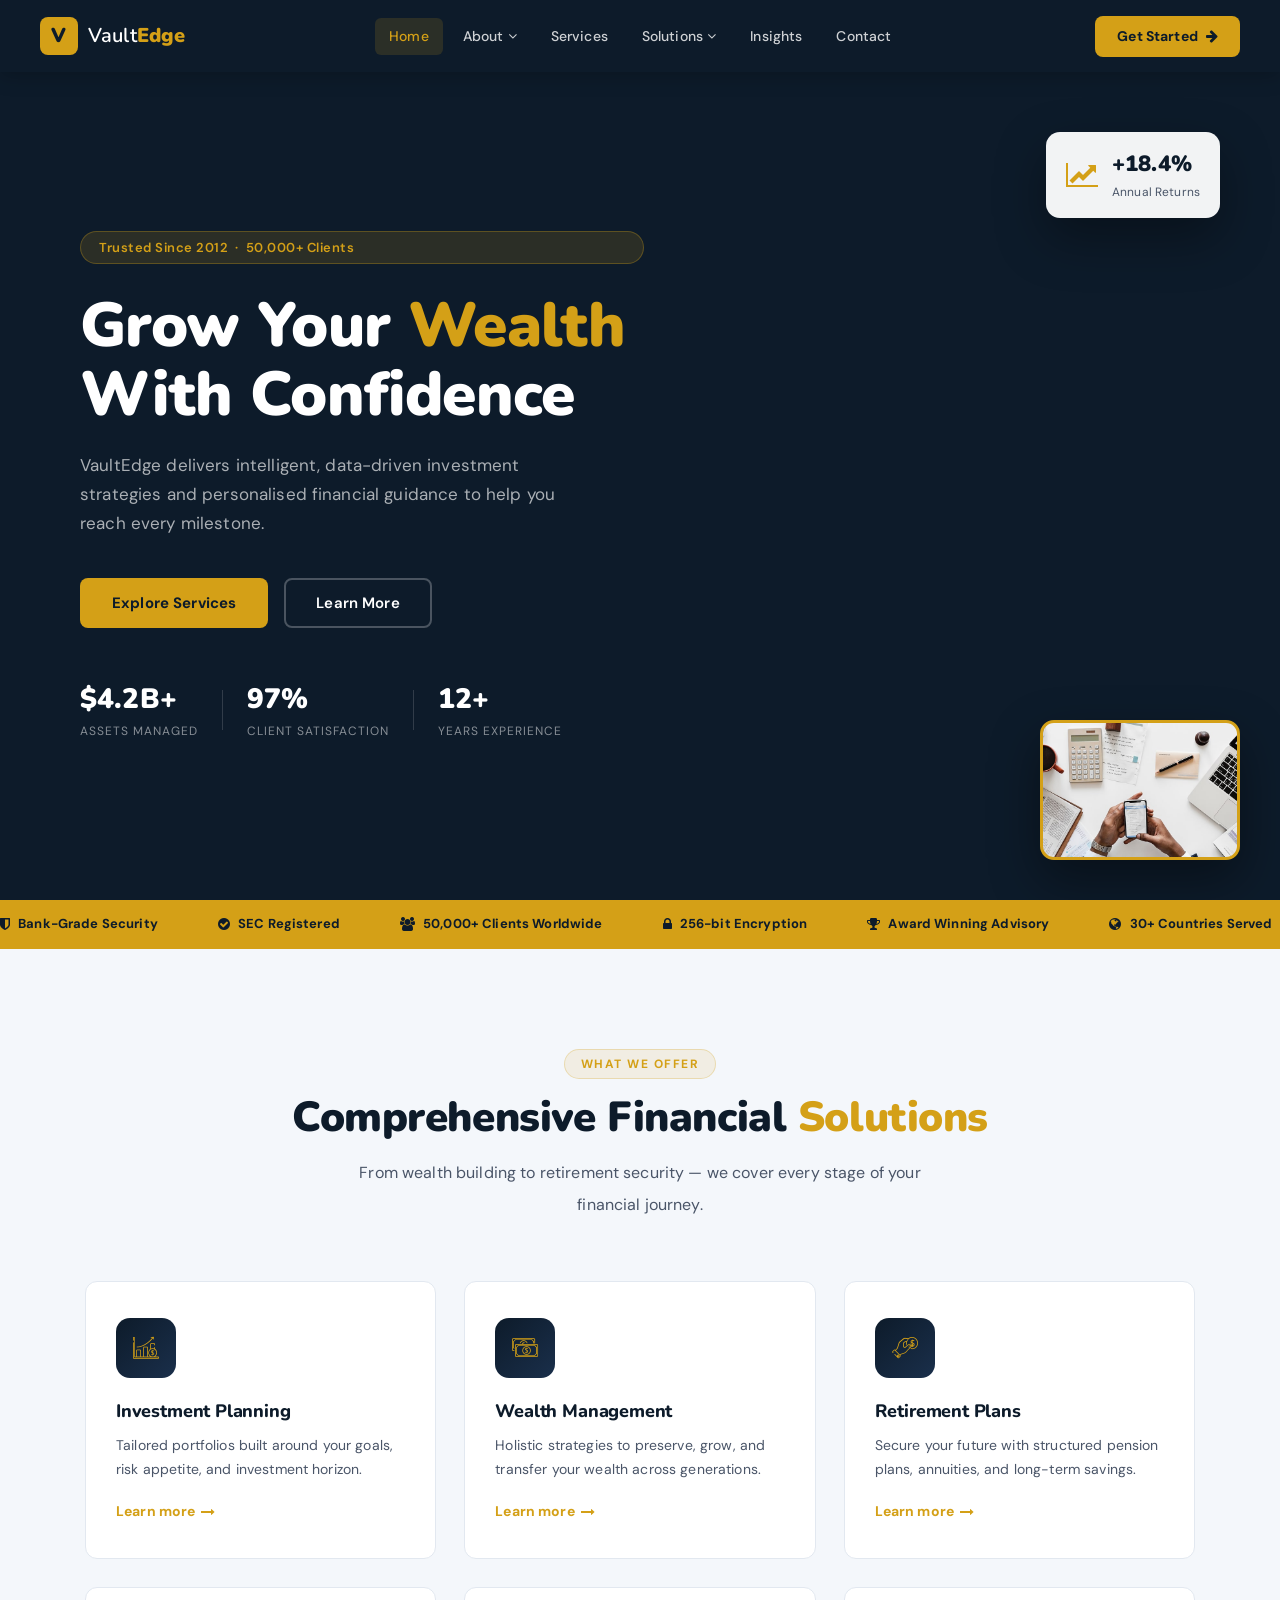
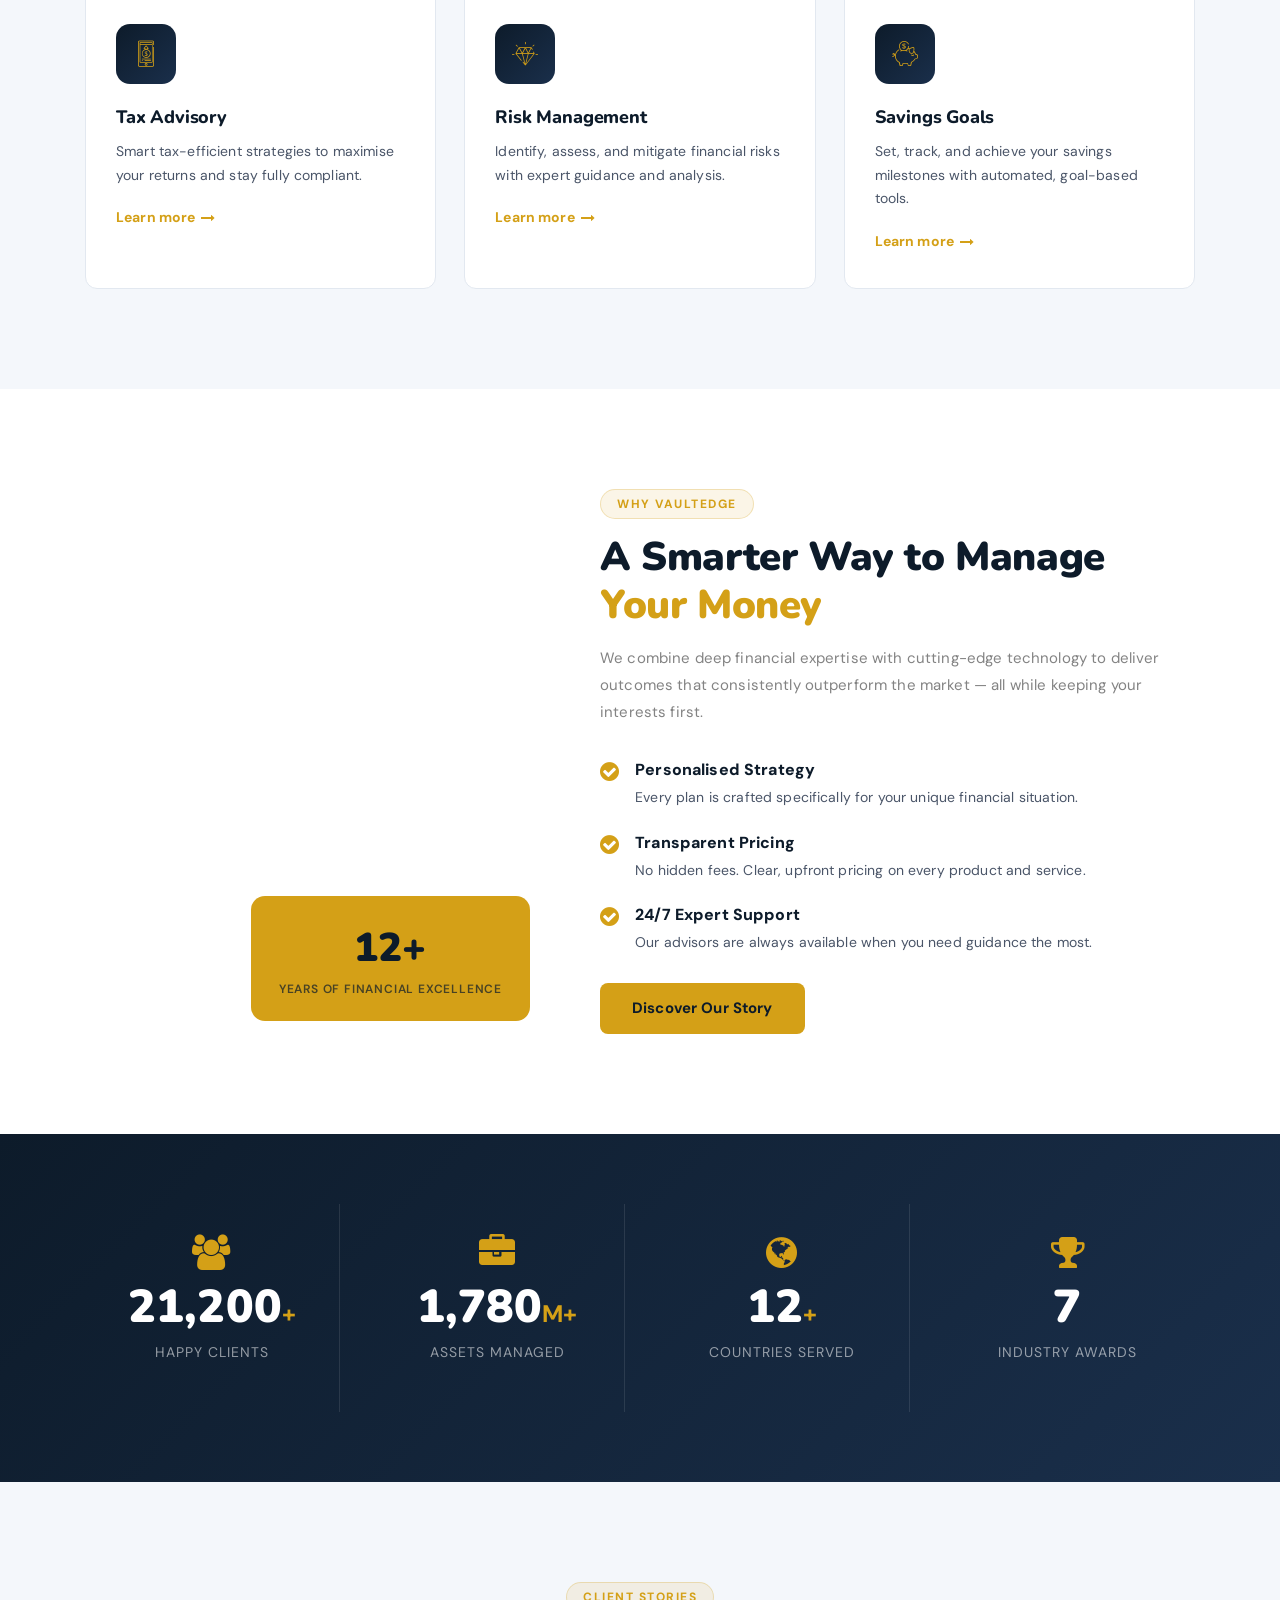
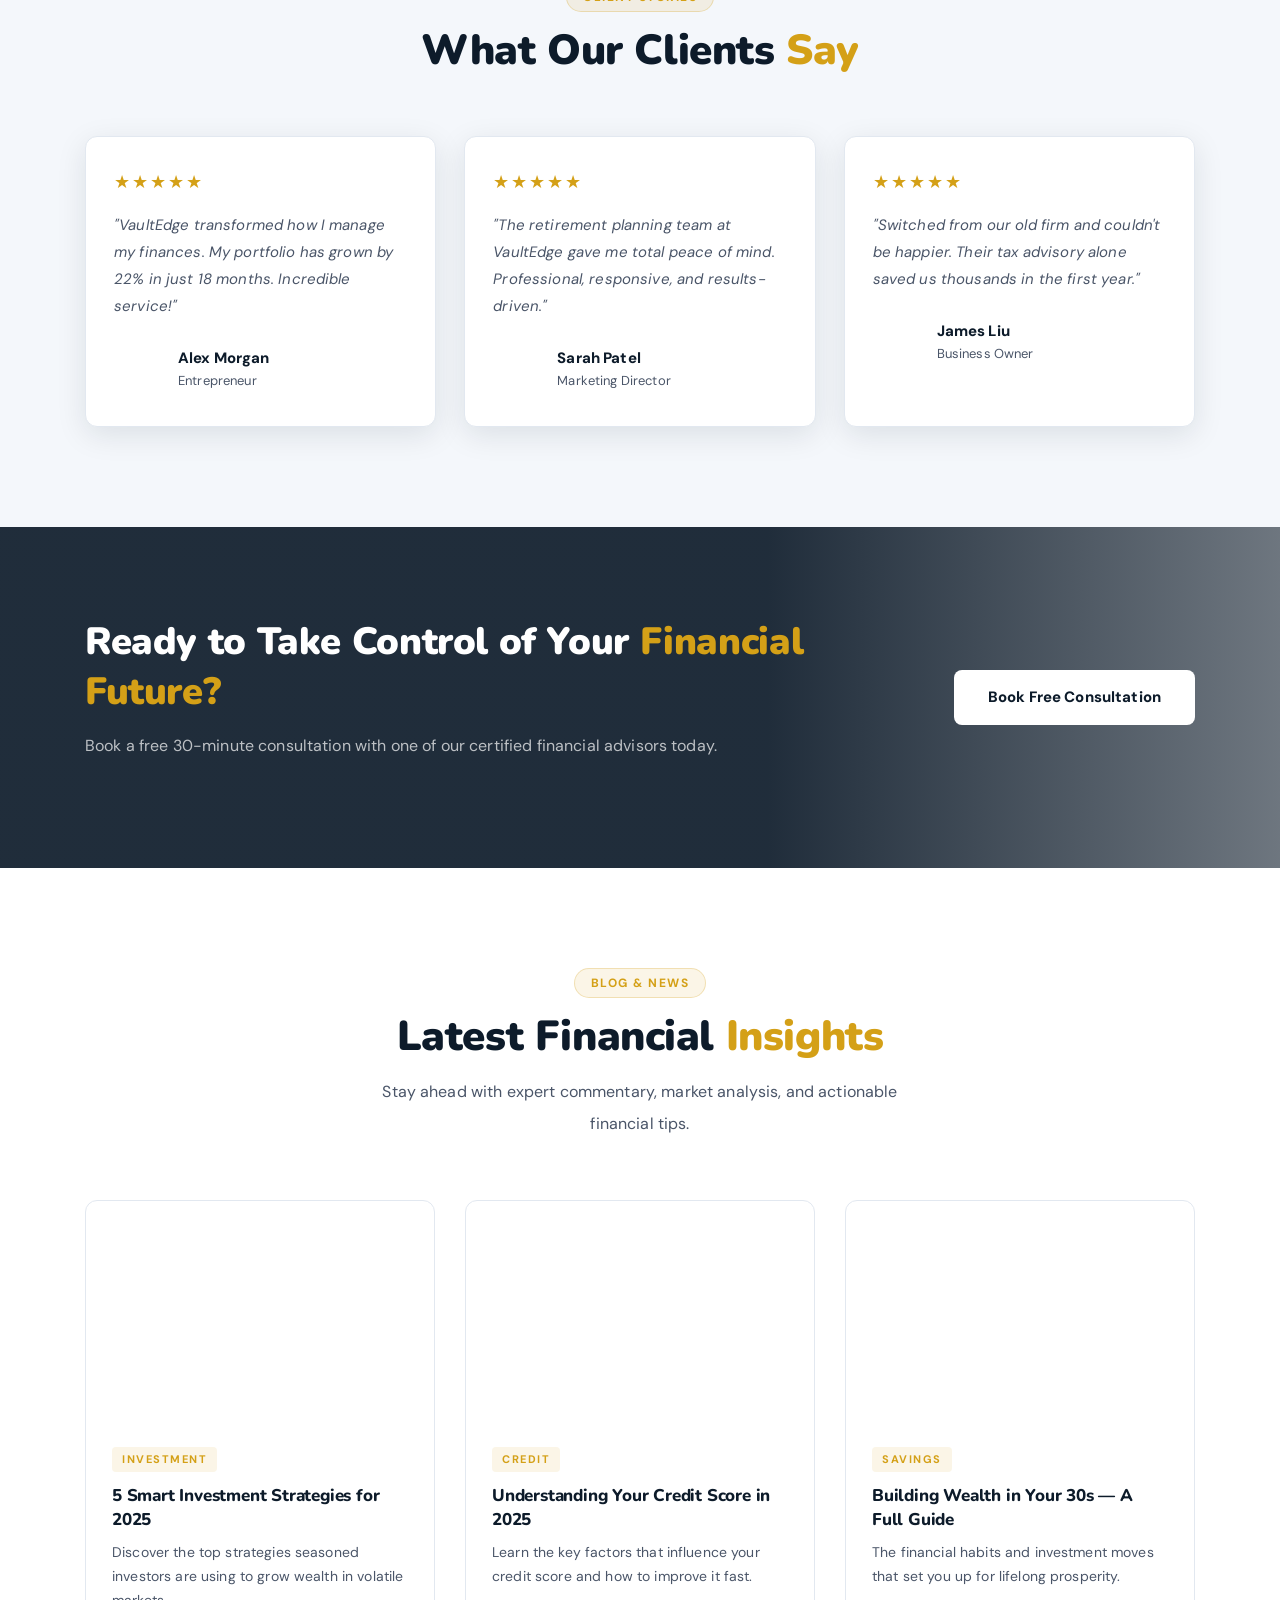
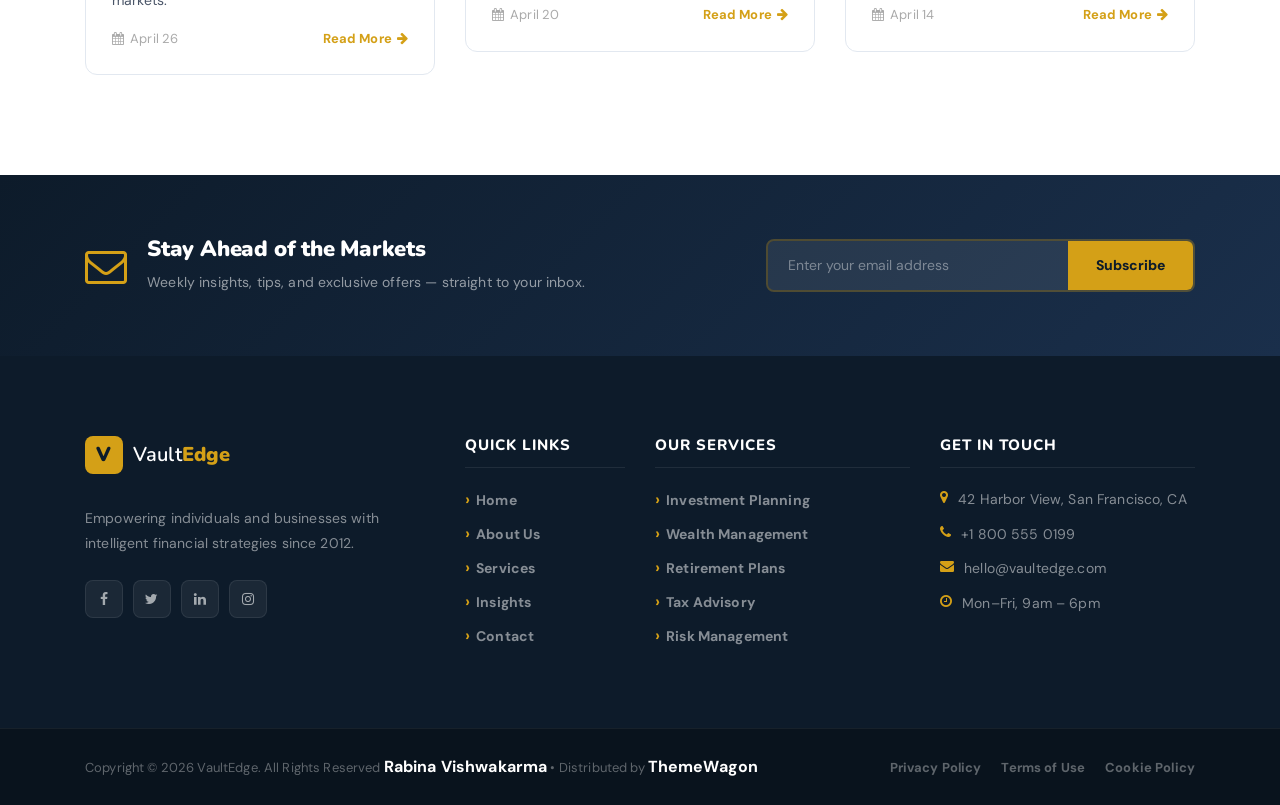
==== index.html @ b09b3068 "Initial commit" ====
<!DOCTYPE html>
<html lang="en">

<head>
    <meta charset="UTF-8">
    <meta name="description" content="VaultEdge - Premium financial planning and investment management HTML template">
    <meta http-equiv="X-UA-Compatible" content="IE=edge">
    <meta name="viewport" content="width=device-width, initial-scale=1, shrink-to-fit=no">

    <title>VaultEdge - Financial Planning &amp; Investment HTML Template</title>

    <link rel="icon" href="img/core-img/favicon.ico">
    <link rel="stylesheet" href="style.css">
    <link rel="stylesheet" href="css/custom-override.css">
</head>

<body>
    <!-- Preloader -->
    <div class="preloader d-flex align-items-center justify-content-center">
        <div class="lds-ellipsis"><div></div><div></div><div></div><div></div></div>
    </div>

    <!-- ===== NAVBAR (single dark bar, logo left, nav center, CTA right) ===== -->
    <header class="ve-header" id="ve-sticky">
        <div class="container-fluid ve-nav-wrap">
            <!-- Logo -->
            <div class="ve-logo">
                <a href="index.html">
                    <span class="ve-logo-icon">V</span>
                    <span class="ve-logo-text">Vault<strong>Edge</strong></span>
                </a>
            </div>

            <!-- Nav Links -->
            <nav class="ve-nav">
                <ul>
                    <li><a href="index.html" class="active">Home</a></li>
                    <li class="has-drop">
                        <a href="about.html">About <i class="fa fa-angle-down"></i></a>
                        <ul class="ve-dropdown">
                            <li><a href="about.html">About Us</a></li>
                            <li><a href="services.html">Our Services</a></li>
                            <li><a href="elements.html">UI Elements</a></li>
                        </ul>
                    </li>
                    <li><a href="services.html">Services</a></li>
                    <li class="has-drop">
                        <a href="#">Solutions <i class="fa fa-angle-down"></i></a>
                        <ul class="ve-dropdown">
                            <li><a href="#">Wealth Management</a></li>
                            <li><a href="#">Retirement Plans</a></li>
                            <li><a href="#">Tax Advisory</a></li>
                            <li><a href="#">Risk Analysis</a></li>
                        </ul>
                    </li>
                    <li><a href="post.html">Insights</a></li>
                    <li><a href="contact.html">Contact</a></li>
                </ul>
            </nav>

            <!-- CTA -->
            <div class="ve-nav-cta">
                <a href="contact.html" class="ve-cta-btn">Get Started <i class="fa fa-arrow-right"></i></a>
            </div>

            <!-- Mobile Toggle -->
            <button class="ve-toggler" id="ve-toggle">
                <span></span><span></span><span></span>
            </button>
        </div>

        <!-- Mobile Menu -->
        <div class="ve-mobile-menu" id="ve-mobile-menu">
            <ul>
                <li><a href="index.html">Home</a></li>
                <li><a href="about.html">About</a></li>
                <li><a href="services.html">Services</a></li>
                <li><a href="#">Solutions</a></li>
                <li><a href="post.html">Insights</a></li>
                <li><a href="contact.html">Contact</a></li>
            </ul>
        </div>
    </header>

    <!-- ===== HERO: Split layout — left text, right image panel ===== -->
    <section class="ve-hero">
        <!-- Left Panel -->
        <div class="ve-hero-left">
            <span class="ve-hero-badge">Trusted Since 2012 &nbsp;·&nbsp; 50,000+ Clients</span>
            <h1>Grow Your <span class="ve-highlight">Wealth</span><br>With Confidence</h1>
            <p>VaultEdge delivers intelligent, data-driven investment strategies and personalised financial guidance to help you reach every milestone.</p>
            <div class="ve-hero-btns">
                <a href="services.html" class="ve-btn-primary">Explore Services</a>
                <a href="about.html" class="ve-btn-ghost">Learn More</a>
            </div>
            <!-- Quick Stats Row -->
            <div class="ve-hero-stats">
                <div class="ve-stat">
                    <strong>$4.2B+</strong>
                    <span>Assets Managed</span>
                </div>
                <div class="ve-stat-divider"></div>
                <div class="ve-stat">
                    <strong>97%</strong>
                    <span>Client Satisfaction</span>
                </div>
                <div class="ve-stat-divider"></div>
                <div class="ve-stat">
                    <strong>12+</strong>
                    <span>Years Experience</span>
                </div>
            </div>
        </div>
        <!-- Right Panel: overlapping image cards -->
        <div class="ve-hero-right">
            <div class="ve-hero-img-main bg-img" style="background-image:url(img/bg-img/1.jpg);"></div>
            <div class="ve-hero-img-accent bg-img" style="background-image:url(img/bg-img/3.jpg);"></div>
            <!-- Floating card -->
            <div class="ve-float-card">
                <i class="fa fa-line-chart"></i>
                <div>
                    <strong>+18.4%</strong>
                    <span>Annual Returns</span>
                </div>
            </div>
        </div>
    </section>

    <!-- ===== MARQUEE TRUST BAR ===== -->
    <div class="ve-trust-bar">
        <div class="ve-trust-inner">
            <span><i class="fa fa-shield"></i> Bank-Grade Security</span>
            <span><i class="fa fa-check-circle"></i> SEC Registered</span>
            <span><i class="fa fa-users"></i> 50,000+ Clients Worldwide</span>
            <span><i class="fa fa-lock"></i> 256-bit Encryption</span>
            <span><i class="fa fa-trophy"></i> Award Winning Advisory</span>
            <span><i class="fa fa-globe"></i> 30+ Countries Served</span>
            <span><i class="fa fa-shield"></i> Bank-Grade Security</span>
            <span><i class="fa fa-check-circle"></i> SEC Registered</span>
            <span><i class="fa fa-users"></i> 50,000+ Clients Worldwide</span>
            <span><i class="fa fa-lock"></i> 256-bit Encryption</span>
        </div>
    </div>

    <!-- ===== SERVICES GRID (new card layout) ===== -->
    <section class="ve-section ve-services-section">
        <div class="container">
            <div class="ve-section-header text-center">
                <span class="ve-section-tag">What We Offer</span>
                <h2>Comprehensive Financial <span>Solutions</span></h2>
                <p>From wealth building to retirement security — we cover every stage of your financial journey.</p>
            </div>
            <div class="ve-services-grid">
                <div class="ve-service-card wow fadeInUp" data-wow-delay="100ms">
                    <div class="ve-service-icon"><i class="icon-profits"></i></div>
                    <h4>Investment Planning</h4>
                    <p>Tailored portfolios built around your goals, risk appetite, and investment horizon.</p>
                    <a href="services.html" class="ve-card-link">Learn more <i class="fa fa-long-arrow-right"></i></a>
                </div>
                <div class="ve-service-card wow fadeInUp" data-wow-delay="200ms">
                    <div class="ve-service-icon"><i class="icon-money-1"></i></div>
                    <h4>Wealth Management</h4>
                    <p>Holistic strategies to preserve, grow, and transfer your wealth across generations.</p>
                    <a href="services.html" class="ve-card-link">Learn more <i class="fa fa-long-arrow-right"></i></a>
                </div>
                <div class="ve-service-card wow fadeInUp" data-wow-delay="300ms">
                    <div class="ve-service-icon"><i class="icon-coin"></i></div>
                    <h4>Retirement Plans</h4>
                    <p>Secure your future with structured pension plans, annuities, and long-term savings.</p>
                    <a href="services.html" class="ve-card-link">Learn more <i class="fa fa-long-arrow-right"></i></a>
                </div>
                <div class="ve-service-card wow fadeInUp" data-wow-delay="400ms">
                    <div class="ve-service-icon"><i class="icon-smartphone-1"></i></div>
                    <h4>Tax Advisory</h4>
                    <p>Smart tax-efficient strategies to maximise your returns and stay fully compliant.</p>
                    <a href="services.html" class="ve-card-link">Learn more <i class="fa fa-long-arrow-right"></i></a>
                </div>
                <div class="ve-service-card wow fadeInUp" data-wow-delay="500ms">
                    <div class="ve-service-icon"><i class="icon-diamond"></i></div>
                    <h4>Risk Management</h4>
                    <p>Identify, assess, and mitigate financial risks with expert guidance and analysis.</p>
                    <a href="services.html" class="ve-card-link">Learn more <i class="fa fa-long-arrow-right"></i></a>
                </div>
                <div class="ve-service-card wow fadeInUp" data-wow-delay="600ms">
                    <div class="ve-service-icon"><i class="icon-piggy-bank"></i></div>
                    <h4>Savings Goals</h4>
                    <p>Set, track, and achieve your savings milestones with automated, goal-based tools.</p>
                    <a href="services.html" class="ve-card-link">Learn more <i class="fa fa-long-arrow-right"></i></a>
                </div>
            </div>
        </div>
    </section>

    <!-- ===== WHY US (two-column: image left, content right) ===== -->
    <section class="ve-section ve-whyus-section">
        <div class="container">
            <div class="row align-items-center">
                <!-- Image Side -->
                <div class="col-12 col-lg-5">
                    <div class="ve-whyus-img-wrap wow fadeInLeft" data-wow-delay="100ms">
                        <div class="ve-whyus-img-main bg-img" style="background-image:url(img/bg-img/5.jpg);"></div>
                        <div class="ve-whyus-badge">
                            <strong>12+</strong>
                            <span>Years of Financial Excellence</span>
                        </div>
                    </div>
                </div>
                <!-- Content Side -->
                <div class="col-12 col-lg-7 wow fadeInRight" data-wow-delay="200ms">
                    <div class="ve-whyus-content">
                        <span class="ve-section-tag">Why VaultEdge</span>
                        <h2>A Smarter Way to Manage <span>Your Money</span></h2>
                        <p>We combine deep financial expertise with cutting-edge technology to deliver outcomes that consistently outperform the market — all while keeping your interests first.</p>
                        <div class="ve-checklist">
                            <div class="ve-check-item">
                                <i class="fa fa-check-circle"></i>
                                <div><strong>Personalised Strategy</strong><p>Every plan is crafted specifically for your unique financial situation.</p></div>
                            </div>
                            <div class="ve-check-item">
                                <i class="fa fa-check-circle"></i>
                                <div><strong>Transparent Pricing</strong><p>No hidden fees. Clear, upfront pricing on every product and service.</p></div>
                            </div>
                            <div class="ve-check-item">
                                <i class="fa fa-check-circle"></i>
                                <div><strong>24/7 Expert Support</strong><p>Our advisors are always available when you need guidance the most.</p></div>
                            </div>
                        </div>
                        <a href="about.html" class="ve-btn-primary mt-30">Discover Our Story</a>
                    </div>
                </div>
            </div>
        </div>
    </section>

    <!-- ===== COUNTERS ===== -->
    <section class="ve-counter-section">
        <div class="container">
            <div class="ve-counter-grid">
                <div class="ve-counter-item wow fadeInUp" data-wow-delay="100ms">
                    <i class="fa fa-users"></i>
                    <strong class="counter" data-count="50000">0</strong><span>+</span>
                    <p>Happy Clients</p>
                </div>
                <div class="ve-counter-item wow fadeInUp" data-wow-delay="200ms">
                    <i class="fa fa-briefcase"></i>
                    <strong class="counter" data-count="4200">0</strong><span>M+</span>
                    <p>Assets Managed</p>
                </div>
                <div class="ve-counter-item wow fadeInUp" data-wow-delay="300ms">
                    <i class="fa fa-globe"></i>
                    <strong class="counter" data-count="30">0</strong><span>+</span>
                    <p>Countries Served</p>
                </div>
                <div class="ve-counter-item wow fadeInUp" data-wow-delay="400ms">
                    <i class="fa fa-trophy"></i>
                    <strong class="counter" data-count="18">0</strong><span></span>
                    <p>Industry Awards</p>
                </div>
            </div>
        </div>
    </section>

    <!-- ===== TESTIMONIALS ===== -->
    <section class="ve-section ve-testimonials-section">
        <div class="container">
            <div class="ve-section-header text-center">
                <span class="ve-section-tag">Client Stories</span>
                <h2>What Our Clients <span>Say</span></h2>
            </div>
            <div class="ve-testi-grid">
                <div class="ve-testi-card wow fadeInUp" data-wow-delay="100ms">
                    <div class="ve-testi-stars">&#9733;&#9733;&#9733;&#9733;&#9733;</div>
                    <p>"VaultEdge transformed how I manage my finances. My portfolio has grown by 22% in just 18 months. Incredible service!"</p>
                    <div class="ve-testi-author">
                        <div class="ve-testi-avatar bg-img" style="background-image:url(img/bg-img/32.jpg);"></div>
                        <div><strong>Alex Morgan</strong><span>Entrepreneur</span></div>
                    </div>
                </div>
                <div class="ve-testi-card wow fadeInUp" data-wow-delay="250ms">
                    <div class="ve-testi-stars">&#9733;&#9733;&#9733;&#9733;&#9733;</div>
                    <p>"The retirement planning team at VaultEdge gave me total peace of mind. Professional, responsive, and results-driven."</p>
                    <div class="ve-testi-author">
                        <div class="ve-testi-avatar bg-img" style="background-image:url(img/bg-img/33.jpg);"></div>
                        <div><strong>Sarah Patel</strong><span>Marketing Director</span></div>
                    </div>
                </div>
                <div class="ve-testi-card wow fadeInUp" data-wow-delay="400ms">
                    <div class="ve-testi-stars">&#9733;&#9733;&#9733;&#9733;&#9733;</div>
                    <p>"Switched from our old firm and couldn't be happier. Their tax advisory alone saved us thousands in the first year."</p>
                    <div class="ve-testi-author">
                        <div class="ve-testi-avatar bg-img" style="background-image:url(img/bg-img/14.jpg);"></div>
                        <div><strong>James Liu</strong><span>Business Owner</span></div>
                    </div>
                </div>
            </div>
        </div>
    </section>

    <!-- ===== CTA BANNER ===== -->
    <section class="ve-cta-banner bg-img" style="background-image:url(img/bg-img/6.jpg);">
        <div class="ve-cta-overlay"></div>
        <div class="container ve-cta-content">
            <div class="row align-items-center">
                <div class="col-12 col-lg-8">
                    <h2>Ready to Take Control of Your <span>Financial Future?</span></h2>
                    <p>Book a free 30-minute consultation with one of our certified financial advisors today.</p>
                </div>
                <div class="col-12 col-lg-4 text-lg-right">
                    <a href="contact.html" class="ve-btn-white">Book Free Consultation</a>
                </div>
            </div>
        </div>
    </section>

    <!-- ===== LATEST INSIGHTS ===== -->
    <section class="ve-section ve-insights-section">
        <div class="container">
            <div class="ve-section-header text-center">
                <span class="ve-section-tag">Blog &amp; News</span>
                <h2>Latest Financial <span>Insights</span></h2>
                <p>Stay ahead with expert commentary, market analysis, and actionable financial tips.</p>
            </div>
            <div class="row">
                <div class="col-12 col-md-4 wow fadeInUp" data-wow-delay="100ms">
                    <div class="ve-insight-card">
                        <div class="ve-insight-img bg-img" style="background-image:url(img/bg-img/10.jpg);"></div>
                        <div class="ve-insight-body">
                            <span class="ve-insight-cat">Investment</span>
                            <h5><a href="single-post.html">5 Smart Investment Strategies for 2025</a></h5>
                            <p>Discover the top strategies seasoned investors are using to grow wealth in volatile markets.</p>
                            <div class="ve-insight-meta">
                                <span><i class="fa fa-calendar"></i> April 26</span>
                                <a href="single-post.html">Read More <i class="fa fa-arrow-right"></i></a>
                            </div>
                        </div>
                    </div>
                </div>
                <div class="col-12 col-md-4 wow fadeInUp" data-wow-delay="250ms">
                    <div class="ve-insight-card">
                        <div class="ve-insight-img bg-img" style="background-image:url(img/bg-img/11.jpg);"></div>
                        <div class="ve-insight-body">
                            <span class="ve-insight-cat">Credit</span>
                            <h5><a href="single-post.html">Understanding Your Credit Score in 2025</a></h5>
                            <p>Learn the key factors that influence your credit score and how to improve it fast.</p>
                            <div class="ve-insight-meta">
                                <span><i class="fa fa-calendar"></i> April 20</span>
                                <a href="single-post.html">Read More <i class="fa fa-arrow-right"></i></a>
                            </div>
                        </div>
                    </div>
                </div>
                <div class="col-12 col-md-4 wow fadeInUp" data-wow-delay="400ms">
                    <div class="ve-insight-card">
                        <div class="ve-insight-img bg-img" style="background-image:url(img/bg-img/12.jpg);"></div>
                        <div class="ve-insight-body">
                            <span class="ve-insight-cat">Savings</span>
                            <h5><a href="single-post.html">Building Wealth in Your 30s — A Full Guide</a></h5>
                            <p>The financial habits and investment moves that set you up for lifelong prosperity.</p>
                            <div class="ve-insight-meta">
                                <span><i class="fa fa-calendar"></i> April 14</span>
                                <a href="single-post.html">Read More <i class="fa fa-arrow-right"></i></a>
                            </div>
                        </div>
                    </div>
                </div>
            </div>
        </div>
    </section>

    <!-- ===== NEWSLETTER ===== -->
    <section class="ve-newsletter-section">
        <div class="container">
            <div class="ve-newsletter-wrap">
                <div class="ve-nl-left">
                    <i class="fa fa-envelope-o"></i>
                    <div>
                        <h3>Stay Ahead of the Markets</h3>
                        <p>Weekly insights, tips, and exclusive offers — straight to your inbox.</p>
                    </div>
                </div>
                <div class="ve-nl-right">
                    <form class="ve-nl-form" action="#" method="post">
                        <input type="email" placeholder="Enter your email address" required>
                        <button type="submit">Subscribe</button>
                    </form>
                </div>
            </div>
        </div>
    </section>

    <!-- ===== FOOTER (dark, 4-column) ===== -->
    <footer class="ve-footer">
        <div class="container">
            <div class="row">
                <!-- Col 1: Brand -->
                <div class="col-12 col-sm-6 col-lg-4 mb-50">
                    <div class="ve-footer-brand">
                        <a href="index.html" class="ve-footer-logo">
                            <span class="ve-logo-icon">V</span>
                            <span class="ve-logo-text">Vault<strong>Edge</strong></span>
                        </a>
                        <p>Empowering individuals and businesses with intelligent financial strategies since 2012.</p>
                        <div class="ve-social">
                            <a href="#"><i class="fa fa-facebook"></i></a>
                            <a href="#"><i class="fa fa-twitter"></i></a>
                            <a href="#"><i class="fa fa-linkedin"></i></a>
                            <a href="#"><i class="fa fa-instagram"></i></a>
                        </div>
                    </div>
                </div>
                <!-- Col 2: Quick Links -->
                <div class="col-12 col-sm-6 col-lg-2 mb-50">
                    <h5 class="ve-footer-title">Quick Links</h5>
                    <ul class="ve-footer-links">
                        <li><a href="index.html">Home</a></li>
                        <li><a href="about.html">About Us</a></li>
                        <li><a href="services.html">Services</a></li>
                        <li><a href="post.html">Insights</a></li>
                        <li><a href="contact.html">Contact</a></li>
                    </ul>
                </div>
                <!-- Col 3: Services -->
                <div class="col-12 col-sm-6 col-lg-3 mb-50">
                    <h5 class="ve-footer-title">Our Services</h5>
                    <ul class="ve-footer-links">
                        <li><a href="#">Investment Planning</a></li>
                        <li><a href="#">Wealth Management</a></li>
                        <li><a href="#">Retirement Plans</a></li>
                        <li><a href="#">Tax Advisory</a></li>
                        <li><a href="#">Risk Management</a></li>
                    </ul>
                </div>
                <!-- Col 4: Contact -->
                <div class="col-12 col-sm-6 col-lg-3 mb-50">
                    <h5 class="ve-footer-title">Get In Touch</h5>
                    <ul class="ve-footer-contact">
                        <li><i class="fa fa-map-marker"></i> 42 Harbor View, San Francisco, CA</li>
                        <li><i class="fa fa-phone"></i> +1 800 555 0199</li>
                        <li><i class="fa fa-envelope"></i> hello@vaultedge.com</li>
                        <li><i class="fa fa-clock-o"></i> Mon–Fri, 9am – 6pm</li>
                    </ul>
                </div>
            </div>
        </div>

        <!-- Footer Bottom Bar -->
        <div class="ve-footer-bottom">
            <div class="container">
                <div class="ve-footer-bottom-inner">
                    <p>Copyright &copy; <script>document.write(new Date().getFullYear());</script> VaultEdge. All Rights Reserved <a href="https://github.com/Rabina-Vishwakarma/" class="text-white" target="_blank">Rabina Vishwakarma</a> • Distributed by <a href="https://themewagon.com" class="text-white" target="_blank">ThemeWagon</a></p>
                    <ul>
                        <li><a href="#">Privacy Policy</a></li>
                        <li><a href="#">Terms of Use</a></li>
                        <li><a href="#">Cookie Policy</a></li>
                    </ul>
                </div>
            </div>
        </div>
    </footer>

    <!-- Scripts -->
    <script src="js/jquery/jquery-2.2.4.min.js"></script>
    <script src="js/bootstrap/popper.min.js"></script>
    <script src="js/bootstrap/bootstrap.min.js"></script>
    <script src="js/plugins/plugins.js"></script>
    <script src="js/active.js"></script>
    <script src="js/vaultedge.js"></script>
</body>
</html>
---- style.css ----
/* [Core Stylesheet - 1.0] */
/* :: 1.0 Import Fonts */
@import url("https://fonts.googleapis.com/css2?family=Raleway:wght@300;400;500;600;700&family=Source+Sans+3:wght@300;400;600;700&display=swap");
/* :: 2.0 Import All CSS */
@import url(css/bootstrap.min.css);
@import url(css/classy-nav.css);
@import url(css/owl.carousel.min.css);
@import url(css/animate.css);
@import url(css/font-awesome.min.css);
@import url(css/credit-icon.css);
/* :: 3.0 Base CSS */
* {
  margin: 0;
  padding: 0; }

body {
  font-family: "Source Sans 3", sans-serif;
  font-size: 14px; }

h1,
h2,
h3,
h4,
h5,
h6 {
  font-family: "Raleway", sans-serif;
  color: #000000;
  line-height: 1.3;
  font-weight: 700; }

p {
  color: #838383;
  font-size: 15px;
  line-height: 2;
  font-weight: 400; }

a,
a:hover,
a:focus {
  -webkit-transition-duration: 500ms;
  transition-duration: 500ms;
  text-decoration: none;
  outline: 0 solid transparent;
  color: #000000;
  font-weight: 700;
  font-size: 16px; }

ul,
ol {
  margin: 0; }
  ul li,
  ol li {
    list-style: none; }

img {
  height: auto;
  max-width: 100%; }

/* :: 3.1.0 Spacing */
.mt-15 {
  margin-top: 15px !important; }

.mt-30 {
  margin-top: 30px !important; }

.mt-50 {
  margin-top: 50px !important; }

.mt-70 {
  margin-top: 70px !important; }

.mt-100 {
  margin-top: 100px !important; }

.mb-15 {
  margin-bottom: 15px !important; }

.mb-30 {
  margin-bottom: 30px !important; }

.mb-50 {
  margin-bottom: 50px !important; }

.mb-70 {
  margin-bottom: 70px !important; }

.mb-100 {
  margin-bottom: 100px !important; }

.ml-15 {
  margin-left: 15px !important; }

.ml-30 {
  margin-left: 30px !important; }

.ml-50 {
  margin-left: 50px !important; }

.mr-15 {
  margin-right: 15px !important; }

.mr-30 {
  margin-right: 30px !important; }

.mr-50 {
  margin-right: 50px !important; }

/* :: 3.2.0 Height */
.height-400 {
  height: 400px !important; }

.height-500 {
  height: 500px !important; }

.height-600 {
  height: 600px !important; }

.height-700 {
  height: 700px !important; }

.height-800 {
  height: 800px !important; }

/* :: 3.3.0 Section Padding */
.section-padding-100 {
  padding-top: 100px;
  padding-bottom: 100px; }

.section-padding-100-0 {
  padding-top: 100px;
  padding-bottom: 0; }

.section-padding-0-100 {
  padding-top: 0;
  padding-bottom: 100px; }

.section-padding-100-70 {
  padding-top: 100px;
  padding-bottom: 70px; }

/* :: 3.4.0 Preloader */
.preloader {
  background-color: #1b3a6b;
  width: 100%;
  height: 100%;
  position: fixed;
  top: 0;
  left: 0;
  right: 0;
  z-index: 99999; }
  .preloader .lds-ellipsis {
    display: inline-block;
    position: relative;
    width: 64px;
    height: 64px; }
    .preloader .lds-ellipsis div {
      position: absolute;
      top: 27px;
      width: 11px;
      height: 11px;
      border-radius: 50%;
      background: #0e9c7f;
      animation-timing-function: cubic-bezier(0, 1, 1, 0); }
      .preloader .lds-ellipsis div:nth-child(1) {
        left: 6px;
        -webkit-animation: lds-ellipsis1 0.6s infinite;
        animation: lds-ellipsis1 0.6s infinite; }
      .preloader .lds-ellipsis div:nth-child(2) {
        left: 6px;
        -webkit-animation: lds-ellipsis2 0.6s infinite;
        animation: lds-ellipsis2 0.6s infinite; }
      .preloader .lds-ellipsis div:nth-child(3) {
        left: 26px;
        -webkit-animation: lds-ellipsis2 0.6s infinite;
        animation: lds-ellipsis2 0.6s infinite; }
      .preloader .lds-ellipsis div:nth-child(4) {
        left: 45px;
        -webkit-animation: lds-ellipsis3 0.6s infinite;
        animation: lds-ellipsis3 0.6s infinite; }

@-webkit-keyframes lds-ellipsis1 {
  0% {
    -webkit-transform: scale(0);
    transform: scale(0); }
  100% {
    -webkit-transform: scale(1);
    transform: scale(1); } }
@keyframes lds-ellipsis1 {
  0% {
    -webkit-transform: scale(0);
    transform: scale(0); }
  100% {
    -webkit-transform: scale(1);
    transform: scale(1); } }
@-webkit-keyframes lds-ellipsis3 {
  0% {
    -webkit-transform: scale(1);
    transform: scale(1); }
  100% {
    -webkit-transform: scale(0);
    transform: scale(0); } }
@keyframes lds-ellipsis3 {
  0% {
    -webkit-transform: scale(1);
    transform: scale(1); }
  100% {
    -webkit-transform: scale(0);
    transform: scale(0); } }
@-webkit-keyframes lds-ellipsis2 {
  0% {
    -webkit-transform: translate(0, 0);
    transform: translate(0, 0); }
  100% {
    -webkit-transform: translate(19px, 0);
    transform: translate(19px, 0); } }
@keyframes lds-ellipsis2 {
  0% {
    -webkit-transform: translate(0, 0);
    transform: translate(0, 0); }
  100% {
    -webkit-transform: translate(19px, 0);
    transform: translate(19px, 0); } }
/* :: 3.5.0 Miscellaneous */
.jarallax {
  position: relative;
  z-index: 0; }

.jarallax > .jarallax-img {
  position: absolute;
  object-fit: cover;
  font-family: 'object-fit: cover;';
  top: 0;
  left: 0;
  width: 100%;
  height: 100%;
  z-index: -1; }

.section-heading {
  position: relative;
  z-index: 1;
  margin-bottom: 30px; }
  .section-heading .line {
    width: 25px;
    height: 5px;
    border-radius: 3px;
    background-color: #0e9c7f;
    margin-bottom: 20px; }
  .section-heading p {
    font-size: 12px;
    margin-bottom: 0;
    letter-spacing: 2px;
    color: #a5a5a5;
    text-transform: uppercase; }
  .section-heading h2 {
    font-size: 36px;
    color: #212121;
    font-weight: 700;
    margin-bottom: 0; }
    @media only screen and (min-width: 992px) and (max-width: 1199px) {
      .section-heading h2 {
        font-size: 28px; } }
    @media only screen and (min-width: 768px) and (max-width: 991px) {
      .section-heading h2 {
        font-size: 24px; } }
    @media only screen and (max-width: 767px) {
      .section-heading h2 {
        font-size: 24px; } }
  .section-heading.white .line {
    background-color: #ffffff; }
  .section-heading.white p,
  .section-heading.white h2 {
    color: #ffffff; }
  .section-heading.text-center .line {
    margin-left: auto;
    margin-right: auto; }

.box-shadow {
  position: relative;
  z-index: 1; }
  .box-shadow:hover {
    box-shadow: 0 0 24px rgba(0, 0, 0, 0.2); }

.tooltip-inner {
  background-color: #0e9c7f;
  box-shadow: 0 0 24px rgba(0, 0, 0, 0.2); }

.tooltip .arrow::before {
  border-bottom-color: #0e9c7f; }

.bg-img {
  background-position: center center;
  background-size: cover;
  background-repeat: no-repeat; }

.bg-white {
  background-color: #ffffff !important; }

.bg-dark {
  background-color: #000000 !important; }

.bg-transparent {
  background-color: transparent !important; }

.bg-gray {
  background-color: #f5f7fa; }

.font-bold {
  font-weight: 700; }

.font-light {
  font-weight: 300; }

.bg-overlay {
  position: relative;
  z-index: 2;
  background-position: center center;
  background-size: cover; }
  .bg-overlay::after {
    background-color: rgba(0, 0, 0, 0.61);
    position: absolute;
    z-index: -1;
    top: 0;
    left: 0;
    width: 100%;
    height: 100%;
    content: ""; }

.bg-fixed {
  background-attachment: fixed !important; }

/* :: 3.6.0 ScrollUp */
#scrollUp {
  background-color: #1b3a6b;
  border-radius: 5px 0 0 5px;
  bottom: 70px;
  color: #ffffff;
  font-size: 10px;
  padding: 12px 0;
  height: 60px;
  line-height: 1.5;
  right: 0;
  text-align: center;
  width: 35px;
  -webkit-transition-duration: 500ms;
  transition-duration: 500ms;
  font-weight: 700;
  box-shadow: 0 1px 5px 2px rgba(0, 0, 0, 0.15);
  text-transform: uppercase; }
  #scrollUp i {
    font-size: 18px;
    display: block; }
  #scrollUp:hover {
    background-color: #0e9c7f;
    color: #ffffff; }

/* :: 3.7.0 Credit Button */
.credit-btn {
  -webkit-transition-duration: 500ms;
  transition-duration: 500ms;
  background-color: #0e9c7f;
  position: relative;
  z-index: 1;
  display: inline-block;
  min-width: 175px;
  height: 48px;
  color: #ffffff;
  border-radius: 5px;
  padding: 0 30px;
  font-size: 14px;
  line-height: 48px;
  font-weight: 700;
  text-transform: uppercase; }
  .credit-btn:hover, .credit-btn:focus {
    font-size: 14px;
    font-weight: 700;
    background-color: #1b3a6b;
    color: #ffffff; }
  .credit-btn.btn-2 {
    background-color: #1b3a6b;
    color: #ffffff; }
    .credit-btn.btn-2:hover, .credit-btn.btn-2:focus {
      background-color: #0e9c7f;
      color: #ffffff; }
  .credit-btn.btn-3 {
    background-color: transparent;
    color: #1b3a6b;
    border: 2px solid #1b3a6b;
    line-height: 44px; }
    .credit-btn.btn-3:hover, .credit-btn.btn-3:focus {
      border: 2px solid #1b3a6b;
      background-color: #1b3a6b;
      color: #ffffff; }

/* :: 4.0 Header Area CSS */
.header-area {
  position: relative;
  z-index: 1000;
  width: 100%; }
  .header-area .top-header-area {
    position: relative;
    z-index: 1;
    width: 100%;
    height: 80px;
    background-color: #eef1f7; }
    .header-area .top-header-area .top-contact-info {
      position: relative;
      z-index: 1; }
      .header-area .top-header-area .top-contact-info a {
        display: inline-block;
        color: #838383;
        font-size: 14px;
        margin-bottom: 0;
        display: -webkit-box;
        display: -ms-flexbox;
        display: flex;
        -webkit-box-align: center;
        -ms-flex-align: center;
        -ms-grid-row-align: center;
        align-items: center;
        font-weight: 600; }
        .header-area .top-header-area .top-contact-info a img {
          margin-right: 10px; }
        @media only screen and (max-width: 767px) {
          .header-area .top-header-area .top-contact-info a span {
            display: none; } }
        .header-area .top-header-area .top-contact-info a:first-child {
          margin-right: 30px; }
        .header-area .top-header-area .top-contact-info a:hover, .header-area .top-header-area .top-contact-info a:focus {
          color: #1b3a6b; }
        @media only screen and (min-width: 768px) and (max-width: 991px) {
          .header-area .top-header-area .top-contact-info a {
            font-size: 13px; } }
  .header-area .credit-main-menu {
    position: relative;
    width: 100%;
    z-index: 1;
    background-color: #0e9c7f; }
    .header-area .credit-main-menu::after {
      width: 50%;
      height: 100%;
      background-color: #1b3a6b;
      position: absolute;
      top: 0;
      left: 0;
      content: '';
      z-index: 1; }
    .header-area .credit-main-menu .classy-nav-container {
      background-color: transparent; }
    .header-area .credit-main-menu .classy-navbar {
      height: 85px;
      padding: 0;
      background-color: #1b3a6b; }
      @media only screen and (max-width: 767px) {
        .header-area .credit-main-menu .classy-navbar {
          height: 70px; } }
      .header-area .credit-main-menu .classy-navbar .classynav ul li a {
        font-weight: 600;
        text-transform: capitalize;
        font-size: 15px;
        padding: 0 15px;
        color: #ffffff; }
        .header-area .credit-main-menu .classy-navbar .classynav ul li a:hover, .header-area .credit-main-menu .classy-navbar .classynav ul li a:focus {
          color: #0e9c7f; }
        @media only screen and (min-width: 992px) and (max-width: 1199px) {
          .header-area .credit-main-menu .classy-navbar .classynav ul li a {
            font-size: 14px; } }
        @media only screen and (min-width: 768px) and (max-width: 991px) {
          .header-area .credit-main-menu .classy-navbar .classynav ul li a {
            color: #1b3a6b; } }
        @media only screen and (max-width: 767px) {
          .header-area .credit-main-menu .classy-navbar .classynav ul li a {
            color: #1b3a6b; } }
      .header-area .credit-main-menu .classy-navbar .classynav > ul > li:first-child a {
        padding-left: 0; }
        @media only screen and (min-width: 768px) and (max-width: 991px) {
          .header-area .credit-main-menu .classy-navbar .classynav > ul > li:first-child a {
            padding-left: 15px; } }
        @media only screen and (max-width: 767px) {
          .header-area .credit-main-menu .classy-navbar .classynav > ul > li:first-child a {
            padding-left: 15px; } }
      .header-area .credit-main-menu .classy-navbar .classynav ul li.megamenu-item > a::after,
      .header-area .credit-main-menu .classy-navbar .classynav ul li.has-down > a::after {
        color: #ffffff; }
        @media only screen and (min-width: 768px) and (max-width: 991px) {
          .header-area .credit-main-menu .classy-navbar .classynav ul li.megamenu-item > a::after,
          .header-area .credit-main-menu .classy-navbar .classynav ul li.has-down > a::after {
            color: #1b3a6b; } }
        @media only screen and (max-width: 767px) {
          .header-area .credit-main-menu .classy-navbar .classynav ul li.megamenu-item > a::after,
          .header-area .credit-main-menu .classy-navbar .classynav ul li.has-down > a::after {
            color: #1b3a6b; } }
      .header-area .credit-main-menu .classy-navbar .classynav ul li ul li a {
        color: #1b3a6b;
        font-size: 14px; }
      .header-area .credit-main-menu .classy-navbar .contact {
        position: relative;
        z-index: 1;
        padding-left: 50px;
        height: 100%;
        overflow-y: hidden;
        overflow-x: hidden; }
        .header-area .credit-main-menu .classy-navbar .contact::before {
          width: 100%;
          height: 200%;
          content: '';
          position: absolute;
          top: 42%;
          left: 0;
          z-index: -1;
          background-color: #0e9c7f;
          -webkit-transform: rotate(30deg);
          transform: rotate(30deg); }
        .header-area .credit-main-menu .classy-navbar .contact::after {
          width: 1000%;
          height: 100%;
          content: '';
          position: absolute;
          top: 0;
          left: 62px;
          z-index: -1;
          background-color: #0e9c7f; }
        .header-area .credit-main-menu .classy-navbar .contact a {
          display: inline-block;
          font-size: 24px;
          color: #1b3a6b;
          font-weight: 700;
          line-height: 85px; }
          .header-area .credit-main-menu .classy-navbar .contact a:hover {
            color: #ffffff; }
          @media only screen and (min-width: 992px) and (max-width: 1199px) {
            .header-area .credit-main-menu .classy-navbar .contact a {
              font-size: 20px; } }
          @media only screen and (min-width: 768px) and (max-width: 991px) {
            .header-area .credit-main-menu .classy-navbar .contact a {
              font-size: 18px; } }
          @media only screen and (max-width: 767px) {
            .header-area .credit-main-menu .classy-navbar .contact a {
              font-size: 14px;
              line-height: 70px; } }
  .header-area .is-sticky .credit-main-menu {
    box-shadow: 0 7px 40px 0 rgba(0, 0, 0, 0.3); }

/* :: 5.0 Hero Area CSS */
.hero-area {
  position: relative;
  z-index: 1; }
  .hero-area .owl-dots {
    display: -webkit-box;
    display: -ms-flexbox;
    display: flex;
    -webkit-box-pack: center;
    -ms-flex-pack: center;
    justify-content: center;
    position: absolute;
    width: 100%;
    z-index: 100;
    bottom: 30px;
    left: 0;
    right: 0; }
    .hero-area .owl-dots .owl-dot {
      width: 8px;
      height: 8px;
      background-color: #d2d2d2;
      border-radius: 50%;
      margin: 0 6px; }
      .hero-area .owl-dots .owl-dot.active {
        background-color: #0e9c7f; }
  .hero-area .owl-prev,
  .hero-area .owl-next {
    position: absolute;
    width: 46px;
    height: 46px;
    border-radius: 50%;
    top: 50%;
    margin-top: -23px;
    font-size: 18px;
    color: #ffffff;
    background-color: #1b3a6b;
    left: 20px;
    text-align: center;
    -webkit-transition-duration: 500ms;
    transition-duration: 500ms;
    line-height: 46px;
    opacity: 0;
    visibility: hidden; }
    @media only screen and (max-width: 767px) {
      .hero-area .owl-prev,
      .hero-area .owl-next {
        left: 10px; } }
    .hero-area .owl-prev:hover,
    .hero-area .owl-next:hover {
      background-color: #0e9c7f;
      color: #ffffff; }
  .hero-area .owl-next {
    left: auto;
    right: 20px; }
    @media only screen and (max-width: 767px) {
      .hero-area .owl-next {
        right: 10px; } }
  .hero-area:hover .owl-next,
  .hero-area:hover .owl-prev {
    opacity: 1;
    visibility: visible; }

.single-slide {
  position: relative;
  z-index: 99;
  width: 100%;
  height: 760px;
  background-color: #ffffff;
  overflow: hidden; }
  @media only screen and (min-width: 992px) and (max-width: 1199px) {
    .single-slide {
      height: 600px; } }
  @media only screen and (min-width: 768px) and (max-width: 991px) {
    .single-slide {
      height: 600px; } }
  @media only screen and (max-width: 767px) {
    .single-slide {
      height: 600px; } }
  .single-slide .slide-bg-img {
    position: absolute;
    width: 100%;
    height: 100%;
    z-index: -12;
    top: 0;
    left: 0;
    right: 0;
    bottom: 0;
    -webkit-animation: slide-bg linear 10000ms infinite;
    animation: slide-bg linear 10000ms infinite; }
  .single-slide .slide-du-indicator {
    position: absolute;
    z-index: 10;
    width: 0;
    height: 2px;
    background-color: #0e9c7f;
    left: 0;
    bottom: 0;
    -webkit-animation: slide-du-indicator linear 10000ms infinite;
    animation: slide-du-indicator linear 10000ms infinite; }
  .single-slide .welcome-text {
    position: relative;
    z-index: 1; }
    .single-slide .welcome-text h6 {
      font-size: 18px;
      font-weight: 400;
      color: #ffffff;
      margin-bottom: 15px; }
    .single-slide .welcome-text h2 {
      font-size: 70px;
      color: #ffffff;
      font-weight: 600;
      margin-bottom: 10px;
      text-transform: uppercase; }
      .single-slide .welcome-text h2 span {
        color: #0e9c7f; }
      @media only screen and (min-width: 992px) and (max-width: 1199px) {
        .single-slide .welcome-text h2 {
          font-size: 48px; } }
      @media only screen and (min-width: 768px) and (max-width: 991px) {
        .single-slide .welcome-text h2 {
          font-size: 42px; } }
      @media only screen and (max-width: 767px) {
        .single-slide .welcome-text h2 {
          font-size: 24px; } }
    .single-slide .welcome-text p {
      font-size: 16px;
      color: #ffffff; }

@-webkit-keyframes slide-du-indicator {
  0% {
    width: 0; }
  100% {
    width: 100%; } }
@keyframes slide-du-indicator {
  0% {
    width: 0; }
  100% {
    width: 100%; } }
@-webkit-keyframes slide-bg {
  0% {
    -webkit-transform: scale(1.3);
    transform: scale(1.3); }
  100% {
    -webkit-transform: scale(1);
    transform: scale(1); } }
@keyframes slide-bg {
  0% {
    -webkit-transform: scale(1.3);
    transform: scale(1.3); }
  100% {
    -webkit-transform: scale(1);
    transform: scale(1); } }
/* :: 6.0 Features Area CSS */
.single-features-area {
  position: relative;
  z-index: 1; }
  .single-features-area h6 {
    font-size: 18px;
    color: #6e6e6e;
    margin-bottom: 0;
    font-family: "Source Sans 3", sans-serif;
    font-weight: 600;
    line-height: 1.8; }
  .single-features-area img {
    margin-bottom: 15px; }
  .single-features-area h5 {
    font-size: 18px;
    margin-bottom: 0;
    -webkit-transition-duration: 500ms;
    transition-duration: 500ms; }
    @media only screen and (min-width: 992px) and (max-width: 1199px) {
      .single-features-area h5 {
        font-size: 15px; } }
  .single-features-area:hover h5 {
    color: #0e9c7f; }

/* :: 7.0 Special Feature CSS */
.special-feature-area {
  position: relative;
  z-index: 1; }
  .special-feature-area .special-feature-content {
    -webkit-box-flex: 0;
    -ms-flex: 0 0 50%;
    flex: 0 0 50%;
    max-width: 50%;
    width: 50%;
    background-color: #0e9c7f; }
    @media only screen and (max-width: 767px) {
      .special-feature-area .special-feature-content {
        -webkit-box-flex: 0;
        -ms-flex: 0 0 100%;
        flex: 0 0 100%;
        max-width: 100%;
        width: 100%; } }
    .special-feature-area .special-feature-content .feature-text {
      position: relative;
      z-index: 1;
      max-width: 555px;
      margin-left: auto;
      padding-right: 70px; }
      .special-feature-area .special-feature-content .feature-text h6 {
        color: #ffffff;
        line-height: 1.7;
        margin-bottom: 50px;
        font-weight: 600; }
        @media only screen and (min-width: 768px) and (max-width: 991px) {
          .special-feature-area .special-feature-content .feature-text h6 {
            font-size: 14px; } }
        @media only screen and (max-width: 767px) {
          .special-feature-area .special-feature-content .feature-text h6 {
            font-size: 14px; } }
      @media only screen and (min-width: 992px) and (max-width: 1199px) {
        .special-feature-area .special-feature-content .feature-text {
          max-width: 465px;
          padding-right: 40px; } }
      @media only screen and (min-width: 768px) and (max-width: 991px) {
        .special-feature-area .special-feature-content .feature-text {
          max-width: 350px;
          padding-right: 20px; } }
      @media only screen and (max-width: 767px) {
        .special-feature-area .special-feature-content .feature-text {
          max-width: 100%;
          padding-right: 15px;
          padding-left: 15px; } }
  .special-feature-area .special-feature-thumbnail {
    -webkit-box-flex: 0;
    -ms-flex: 0 0 50%;
    flex: 0 0 50%;
    max-width: 50%;
    width: 50%; }
    @media only screen and (max-width: 767px) {
      .special-feature-area .special-feature-thumbnail {
        -webkit-box-flex: 0;
        -ms-flex: 0 0 100%;
        flex: 0 0 100%;
        max-width: 100%;
        width: 100%;
        height: 250px; } }
  .special-feature-area.style-2 .special-feature-content {
    background-color: #1b3a6b; }
    .special-feature-area.style-2 .special-feature-content .feature-text {
      margin-left: 0;
      margin-right: auto;
      padding-right: 0;
      padding-left: 70px; }
      @media only screen and (min-width: 992px) and (max-width: 1199px) {
        .special-feature-area.style-2 .special-feature-content .feature-text {
          padding-left: 40px; } }
      @media only screen and (min-width: 768px) and (max-width: 991px) {
        .special-feature-area.style-2 .special-feature-content .feature-text {
          padding-left: 20px; } }
      @media only screen and (max-width: 767px) {
        .special-feature-area.style-2 .special-feature-content .feature-text {
          padding-left: 15px;
          padding-right: 15px; } }

/* :: 8.0 CTA Area CSS */
.cta-area {
  position: relative;
  z-index: 1; }
  .cta-area .cta-thumbnail {
    -webkit-box-flex: 0;
    -ms-flex: 0 0 50%;
    flex: 0 0 50%;
    max-width: 50%;
    width: 50%; }
    @media only screen and (min-width: 768px) and (max-width: 991px) {
      .cta-area .cta-thumbnail {
        -webkit-box-flex: 0;
        -ms-flex: 0 0 100%;
        flex: 0 0 100%;
        max-width: 100%;
        width: 100%;
        height: 400px; } }
    @media only screen and (max-width: 767px) {
      .cta-area .cta-thumbnail {
        -webkit-box-flex: 0;
        -ms-flex: 0 0 100%;
        flex: 0 0 100%;
        max-width: 100%;
        width: 100%;
        height: 280px; } }
  .cta-area .cta-content {
    position: relative;
    z-index: 1;
    padding: 100px 5%;
    -webkit-box-flex: 0;
    -ms-flex: 0 0 50%;
    flex: 0 0 50%;
    max-width: 50%;
    width: 50%;
    background-color: #0e9c7f; }
    @media only screen and (min-width: 768px) and (max-width: 991px) {
      .cta-area .cta-content {
        -webkit-box-flex: 0;
        -ms-flex: 0 0 100%;
        flex: 0 0 100%;
        max-width: 100%;
        width: 100%; } }
    @media only screen and (max-width: 767px) {
      .cta-area .cta-content {
        -webkit-box-flex: 0;
        -ms-flex: 0 0 100%;
        flex: 0 0 100%;
        max-width: 100%;
        width: 100%; } }
    .cta-area .cta-content h6 {
      color: #ffffff;
      font-weight: 600;
      font-family: "Source Sans 3", sans-serif;
      line-height: 1.8; }
    .cta-area .cta-content .single-skils-area .skills-text span {
      color: #ffffff;
      font-size: 18px;
      font-weight: 700; }
    .cta-area .cta-content .single-skils-area p {
      margin-bottom: 0;
      font-family: "Source Sans 3", sans-serif;
      letter-spacing: 2px;
      color: #ffffff;
      text-transform: uppercase; }

.cta-2-area {
  position: relative;
  z-index: 1;
  background-color: #1b3a6b;
  padding-top: 50px; }
  .cta-2-area .cta-content .cta-text {
    position: relative;
    z-index: 1;
    margin-bottom: 50px; }
    .cta-2-area .cta-content .cta-text h4 {
      color: #ffffff;
      font-family: "Source Sans 3", sans-serif;
      margin-bottom: 0;
      font-weight: 600; }
      @media only screen and (min-width: 768px) and (max-width: 991px) {
        .cta-2-area .cta-content .cta-text h4 {
          font-size: 18px; } }
    .cta-2-area .cta-content .cta-text p {
      color: #ffffff;
      font-size: 14px;
      margin-bottom: 0; }
    @media only screen and (max-width: 767px) {
      .cta-2-area .cta-content .cta-text {
        -webkit-box-flex: 0;
        -ms-flex: 0 0 100%;
        flex: 0 0 100%;
        max-width: 100%;
        width: 100%; } }
  .cta-2-area .cta-content .cta-btn {
    position: relative;
    z-index: 1;
    margin-bottom: 50px; }
    @media only screen and (max-width: 767px) {
      .cta-2-area .cta-content .cta-btn {
        -webkit-box-flex: 0;
        -ms-flex: 0 0 100%;
        flex: 0 0 100%;
        max-width: 100%;
        width: 100%; } }

.contact--area .section-heading h2,
.news--area .section-heading h2 {
  font-size: 24px; }

.news--area {
  position: relative;
  z-index: 1; }

.single-news-area {
  position: relative;
  z-index: 1;
  margin-bottom: 15px; }
  .single-news-area:last-child {
    margin-bottom: 0; }
  .single-news-area .news-thumbnail {
    -webkit-box-flex: 0;
    -ms-flex: 0 0 37%;
    flex: 0 0 37%;
    max-width: 37%;
    width: 37%; }
  .single-news-area .news-content {
    -webkit-box-flex: 0;
    -ms-flex: 0 0 63%;
    flex: 0 0 63%;
    max-width: 63%;
    width: 63%;
    padding-left: 15px; }
    .single-news-area .news-content span {
      font-size: 10px;
      color: #ffffff;
      background-color: #0e9c7f;
      padding: 3px 15px;
      border-radius: 30px;
      display: inline-block;
      margin-bottom: 5px; }
    .single-news-area .news-content a {
      display: block;
      font-weight: 400;
      font-size: 16px;
      margin-bottom: 0; }
      .single-news-area .news-content a:hover, .single-news-area .news-content a:focus {
        color: #0e9c7f; }
    .single-news-area .news-content .news-meta a {
      position: relative;
      z-index: 1;
      display: inline-block;
      font-size: 12px;
      color: #838383;
      font-weight: 600;
      margin-bottom: 0;
      line-height: 1; }
      .single-news-area .news-content .news-meta a img {
        margin-right: 5px; }
      .single-news-area .news-content .news-meta a:last-child {
        margin-left: 31px; }
        .single-news-area .news-content .news-meta a:last-child::after {
          content: '|';
          position: absolute;
          top: 0;
          left: -20px;
          z-index: 1; }
      .single-news-area .news-content .news-meta a:hover, .single-news-area .news-content .news-meta a:focus {
        color: #0e9c7f; }
      @media only screen and (min-width: 992px) and (max-width: 1199px) {
        .single-news-area .news-content .news-meta a {
          font-size: 10px; } }
      @media only screen and (max-width: 767px) {
        .single-news-area .news-content .news-meta a {
          font-size: 10px; } }

.contact--area {
  position: relative;
  z-index: 1; }
  .contact--area .contact-content {
    padding: 55px 45px;
    background-color: #ffffff;
    border: 1px solid #afbace; }
    @media only screen and (min-width: 992px) and (max-width: 1199px) {
      .contact--area .contact-content {
        padding: 30px; } }
    @media only screen and (max-width: 767px) {
      .contact--area .contact-content {
        padding: 20px; } }
    .contact--area .contact-content .single-contact-content {
      position: relative;
      z-index: 1;
      margin-bottom: 45px; }
      .contact--area .contact-content .single-contact-content:last-child {
        margin-bottom: 0; }
      .contact--area .contact-content .single-contact-content .icon {
        -webkit-box-flex: 0;
        -ms-flex: 0 0 48px;
        flex: 0 0 48px;
        max-width: 48px;
        width: 48px;
        height: 48px;
        line-height: 48px;
        color: #ffffff;
        text-align: center;
        margin-right: 15px;
        background-color: #0e9c7f; }
      .contact--area .contact-content .single-contact-content .text p {
        font-weight: 600;
        color: #212121;
        margin-bottom: 0; }
        @media only screen and (min-width: 992px) and (max-width: 1199px) {
          .contact--area .contact-content .single-contact-content .text p {
            font-size: 12px; } }
        @media only screen and (max-width: 767px) {
          .contact--area .contact-content .single-contact-content .text p {
            font-size: 12px; } }
      .contact--area .contact-content .single-contact-content .text span {
        font-size: 11px;
        text-transform: uppercase;
        letter-spacing: 2px;
        color: #838383; }
  .contact--area.contact-page .contact-content {
    padding: 35px;
    border: none;
    background-color: #1b3a6b; }
    .contact--area.contact-page .contact-content h5 {
      color: #ffffff;
      font-weight: 600;
      font-size: 18px;
      margin-bottom: 35px; }
    .contact--area.contact-page .contact-content .single-contact-content .text p,
    .contact--area.contact-page .contact-content .single-contact-content .text span {
      color: #ffffff; }

/* :: 9.0 Newsletter Area CSS */
.newsletter-area {
  position: relative;
  z-index: 3; }
  .newsletter-area::after {
    content: '';
    position: absolute;
    width: 100%;
    height: 100%;
    top: 0;
    left: 0;
    background-color: rgba(0, 54, 121, 0.7);
    z-index: -1; }
  .newsletter-area .nl-content {
    position: relative;
    z-index: 1; }
    .newsletter-area .nl-content h2 {
      color: #ffffff;
      margin-bottom: 25px;
      display: block;
      font-weight: 400;
      font-size: 30px; }
      @media only screen and (max-width: 767px) {
        .newsletter-area .nl-content h2 {
          font-size: 18px; } }
    .newsletter-area .nl-content form {
      width: 100%;
      position: relative;
      z-index: 1;
      margin-bottom: 30px; }
      .newsletter-area .nl-content form input {
        width: 100%;
        height: 45px;
        background-color: #ffffff;
        border-radius: 30px;
        border: none;
        font-size: 12px;
        font-style: italic;
        padding: 0 20px; }
      .newsletter-area .nl-content form button {
        -webkit-transition-duration: 500ms;
        transition-duration: 500ms;
        position: absolute;
        width: 130px;
        height: 45px;
        background-color: #0e9c7f;
        border: none;
        border-radius: 0 30px 30px 0;
        top: 0;
        right: 0;
        font-weight: 700;
        font-size: 14px;
        color: #ffffff;
        text-align: center;
        cursor: pointer;
        z-index: 20; }
        .newsletter-area .nl-content form button:hover {
          background-color: #1b3a6b; }
        .newsletter-area .nl-content form button:focus {
          outline: none;
          box-shadow: none; }
        @media only screen and (max-width: 767px) {
          .newsletter-area .nl-content form button {
            width: 100px; } }
    .newsletter-area .nl-content p {
      font-size: 12px;
      color: #ffffff;
      margin-bottom: 0; }

/* :: 10.0 Team Member Area CSS */
.single-team-member-area {
  position: relative;
  z-index: 1;
  text-align: center; }
  .single-team-member-area .team-thumb {
    -webkit-transition-duration: 500ms;
    transition-duration: 500ms;
    position: relative;
    z-index: 1;
    width: 180px;
    border-radius: 50%;
    margin: 0 auto 40px;
    height: 180px; }
    .single-team-member-area .team-thumb::after {
      -webkit-transition-duration: 500ms;
      transition-duration: 500ms;
      content: '';
      width: 100%;
      height: 100%;
      background-color: transparent;
      border: 8px solid #1b3a6b;
      top: 0;
      left: 0;
      position: absolute;
      z-index: 100;
      border-radius: 50%;
      opacity: 0;
      visibility: hidden; }
    .single-team-member-area .team-thumb img {
      border-radius: 50%; }
    .single-team-member-area .team-thumb .view-more a {
      position: absolute;
      width: 62px;
      height: 62px;
      border-radius: 15px;
      background-color: #0e9c7f;
      text-align: center;
      bottom: -10px;
      right: 0;
      z-index: 300;
      color: #ffffff;
      line-height: 62px;
      font-size: 18px; }
      .single-team-member-area .team-thumb .view-more a:hover {
        background-color: #1b3a6b; }
    .single-team-member-area .team-thumb:hover {
      box-shadow: 0 0 50px 0 rgba(0, 0, 0, 0.2); }
      .single-team-member-area .team-thumb:hover::after {
        opacity: 1;
        visibility: visible; }
  .single-team-member-area .team-info {
    position: relative;
    z-index: 1; }
    .single-team-member-area .team-info h5 {
      -webkit-transition-duration: 500ms;
      transition-duration: 500ms;
      font-size: 18px;
      margin-bottom: 5px; }
    .single-team-member-area .team-info h6 {
      font-size: 14px;
      font-weight: 600;
      margin-bottom: 0;
      color: #6e6e6e; }
  .single-team-member-area:hover .team-info h5 {
    color: #0e9c7f; }

/* :: 11.0 Footer Area CSS */
.footer-area {
  position: relative;
  z-index: 1;
  background-color: #021c3c; }
  .footer-area .single-footer-widget {
    position: relative;
    z-index: 1; }
    .footer-area .single-footer-widget .widget-title {
      font-size: 18px;
      color: #0e9c7f;
      margin-bottom: 40px;
      font-weight: 400; }
    .footer-area .single-footer-widget ul li a {
      display: block;
      color: #ffffff;
      font-size: 14px;
      font-weight: 400;
      margin-bottom: 30px;
      position: relative;
      z-index: 1;
      padding-left: 23px; }
      .footer-area .single-footer-widget ul li a::before {
        content: '';
        width: 8px;
        height: 8px;
        top: 7px;
        left: 0;
        border-radius: 50%;
        background-color: #0e9c7f;
        position: absolute;
        z-index: 1; }
      .footer-area .single-footer-widget ul li a:hover, .footer-area .single-footer-widget ul li a:focus {
        color: #0e9c7f; }
    .footer-area .single-footer-widget ul li:last-child a {
      margin-bottom: 0; }
  .footer-area .copywrite-area {
    position: relative;
    z-index: 1;
    border-top: 1px solid #3c4450;
    padding: 30px 0; }
    .footer-area .copywrite-area .copywrite-text {
      font-size: 14px;
      margin-bottom: 0;
      color: #636b75;
      font-weight: 400; }
      @media only screen and (max-width: 767px) {
        .footer-area .copywrite-area .copywrite-text {
          margin-top: 30px; } }
      @media only screen and (min-width: 480px) and (max-width: 767px) {
        .footer-area .copywrite-area .copywrite-text {
          margin-top: 0; } }
      .footer-area .copywrite-area .copywrite-text a {
        color: #636b75;
        font-size: 14px;
        font-weight: 400; }
        .footer-area .copywrite-area .copywrite-text a:hover, .footer-area .copywrite-area .copywrite-text a:focus {
          color: #0e9c7f; }

/* :: 12.0 Blog Area CSS */
.breadcrumb-area {
  position: relative;
  z-index: 1;
  width: 100%;
  height: 255px; }
  @media only screen and (max-width: 767px) {
    .breadcrumb-area {
      height: 180px; } }
  .breadcrumb-area .breadcrumb-content h2 {
    color: #ffffff;
    font-size: 30px;
    text-transform: uppercase;
    display: block; }
    @media only screen and (max-width: 767px) {
      .breadcrumb-area .breadcrumb-content h2 {
        font-size: 24px; } }
  .breadcrumb-area .breadcrumb-content .breadcrumb {
    background-color: transparent;
    padding: 0;
    margin-bottom: 0; }
    .breadcrumb-area .breadcrumb-content .breadcrumb .breadcrumb-item::before {
      color: #ffffff; }
    .breadcrumb-area .breadcrumb-content .breadcrumb .breadcrumb-item.active {
      color: #0e9c7f;
      font-size: 16px;
      font-weight: 600; }
    .breadcrumb-area .breadcrumb-content .breadcrumb .breadcrumb-item a {
      font-size: 16px;
      color: #ffffff;
      font-weight: 600; }
      .breadcrumb-area .breadcrumb-content .breadcrumb .breadcrumb-item a:hover {
        color: #0e9c7f; }

.single-latest-news-area {
  position: relative;
  z-index: 1;
  margin-bottom: 20px; }
  .single-latest-news-area:last-child {
    margin-bottom: 0; }
  .single-latest-news-area .news-thumbnail {
    -webkit-box-flex: 0;
    -ms-flex: 0 0 25%;
    flex: 0 0 25%;
    max-width: 25%;
    width: 25%; }
  .single-latest-news-area .news-content {
    -webkit-box-flex: 0;
    -ms-flex: 0 0 75%;
    flex: 0 0 75%;
    max-width: 75%;
    width: 75%;
    padding-left: 10px; }
    .single-latest-news-area .news-content a {
      display: block;
      font-weight: 600;
      font-size: 14px;
      margin-bottom: 0;
      color: #ffffff; }
      .single-latest-news-area .news-content a:hover, .single-latest-news-area .news-content a:focus {
        color: #0e9c7f; }
    .single-latest-news-area .news-content .news-meta a {
      position: relative;
      z-index: 1;
      display: inline-block;
      font-size: 12px;
      color: #838383;
      font-weight: 600;
      margin-bottom: 0; }
      @media only screen and (min-width: 992px) and (max-width: 1199px) {
        .single-latest-news-area .news-content .news-meta a {
          font-size: 9px; } }
      .single-latest-news-area .news-content .news-meta a img {
        margin-right: 2px; }
      .single-latest-news-area .news-content .news-meta a:last-child {
        margin-left: 21px; }
        .single-latest-news-area .news-content .news-meta a:last-child::after {
          content: '|';
          position: absolute;
          top: 0;
          left: -15px;
          z-index: 1; }
      .single-latest-news-area .news-content .news-meta a:hover, .single-latest-news-area .news-content .news-meta a:focus {
        color: #0e9c7f; }

.single-blog-area {
  position: relative;
  z-index: 1; }
  .single-blog-area .blog-thumbnail {
    position: relative;
    z-index: 1;
    margin-bottom: 35px; }
    .single-blog-area .blog-thumbnail a {
      display: block; }
      .single-blog-area .blog-thumbnail a img {
        border-radius: 5px; }
  .single-blog-area .blog-content {
    position: relative;
    z-index: 1; }
    .single-blog-area .blog-content span {
      font-size: 10px;
      color: #ffffff;
      background-color: #0e9c7f;
      padding: 3px 15px;
      border-radius: 30px;
      display: inline-block;
      margin-bottom: 5px; }
    .single-blog-area .blog-content .post-title {
      display: block;
      font-weight: 600;
      font-size: 24px;
      margin-bottom: 0;
      color: #212121; }
      .single-blog-area .blog-content .post-title:hover, .single-blog-area .blog-content .post-title:focus {
        color: #0e9c7f; }
    .single-blog-area .blog-content .blog-meta {
      margin-bottom: 30px; }
      .single-blog-area .blog-content .blog-meta a {
        position: relative;
        z-index: 1;
        display: inline-block;
        font-size: 12px;
        color: #838383;
        font-weight: 600;
        margin-bottom: 0; }
        @media only screen and (min-width: 992px) and (max-width: 1199px) {
          .single-blog-area .blog-content .blog-meta a {
            font-size: 9px; } }
        .single-blog-area .blog-content .blog-meta a img {
          margin-right: 2px; }
        .single-blog-area .blog-content .blog-meta a:last-child {
          margin-left: 21px; }
          .single-blog-area .blog-content .blog-meta a:last-child::after {
            content: '|';
            position: absolute;
            top: 0;
            left: -15px;
            z-index: 1; }
        .single-blog-area .blog-content .blog-meta a:hover, .single-blog-area .blog-content .blog-meta a:focus {
          color: #0e9c7f; }
    .single-blog-area .blog-content p {
      margin-bottom: 0; }

.post-details-content {
  position: relative;
  z-index: 1; }
  .post-details-content img {
    border-radius: 5px;
    margin-bottom: 30px; }
  .post-details-content p {
    margin-bottom: 25px; }

.pagination {
  position: relative;
  z-index: 1; }
  .pagination .page-item .page-link {
    width: 40px;
    height: 40px;
    background-color: #ffffff;
    border-radius: 5px;
    line-height: 40px;
    font-weight: 600;
    font-size: 16px;
    color: #212121;
    padding: 0;
    border: none;
    text-align: center;
    margin-right: 2px; }
    .pagination .page-item .page-link:hover, .pagination .page-item .page-link:focus {
      color: #ffffff;
      background-color: #0e9c7f; }
  .pagination .page-item.active .page-link {
    color: #ffffff;
    background-color: #0e9c7f; }

.sidebar-area {
  position: relative;
  z-index: 1; }
  @media only screen and (min-width: 768px) and (max-width: 991px) {
    .sidebar-area {
      margin-top: 100px; } }
  @media only screen and (max-width: 767px) {
    .sidebar-area {
      margin-top: 100px; } }

.single-widget-area {
  position: relative;
  z-index: 1;
  margin-bottom: 50px; }
  .single-widget-area:last-child {
    margin-bottom: 0; }
  .single-widget-area .widget-heading {
    position: relative;
    z-index: 1;
    margin-bottom: 35px; }
    .single-widget-area .widget-heading .line {
      width: 30px;
      height: 8px;
      background-color: #0e9c7f;
      border-radius: 5px;
      display: block;
      margin-bottom: 15px; }
  .single-widget-area.search-widget {
    position: relative;
    z-index: 1; }
    .single-widget-area.search-widget form {
      position: relative;
      z-index: 1; }
      .single-widget-area.search-widget form input {
        width: 100%;
        height: 50px;
        border-radius: 5px;
        border: none;
        background-color: #f5f7fa;
        padding: 0 20px;
        font-size: 12px;
        font-style: italic; }
      .single-widget-area.search-widget form button {
        -webkit-transition-duration: 500ms;
        transition-duration: 500ms;
        position: absolute;
        width: 125px;
        height: 50px;
        border: none;
        top: 0;
        right: 0;
        z-index: 99;
        background-color: #1b3a6b;
        color: #0e9c7f;
        font-weight: 600;
        font-size: 14px;
        text-transform: uppercase;
        border-radius: 5px;
        cursor: pointer; }
        .single-widget-area.search-widget form button:hover {
          background-color: #0e9c7f;
          color: #1b3a6b; }
  .single-widget-area.cata-widget ul {
    padding-left: 35px; }
    .single-widget-area.cata-widget ul li a {
      display: block;
      font-size: 15px;
      padding: 7px 0;
      font-weight: 600;
      color: #1b3a6b; }
      .single-widget-area.cata-widget ul li a:hover, .single-widget-area.cata-widget ul li a:focus {
        color: #0e9c7f; }

.comment_area {
  border-bottom: 1px solid #eaeaea;
  padding-bottom: 50px; }
  .comment_area .comment-content .comment-author {
    -webkit-box-flex: 0;
    -ms-flex: 0 0 51px;
    flex: 0 0 51px;
    min-width: 51px;
    margin-right: 30px;
    height: 51px;
    border-radius: 50%; }
    @media only screen and (max-width: 767px) {
      .comment_area .comment-content .comment-author {
        margin-right: 15px; } }
    .comment_area .comment-content .comment-author img {
      border-radius: 50%; }
  .comment_area .comment-content .comment-meta {
    margin-bottom: 30px; }
    .comment_area .comment-content .comment-meta .post-author,
    .comment_area .comment-content .comment-meta .post-date,
    .comment_area .comment-content .comment-meta .reply {
      position: relative;
      z-index: 1;
      margin-bottom: 5px;
      display: inline-block;
      font-size: 14px;
      color: #212121;
      margin-right: 30px; }
      @media only screen and (max-width: 767px) {
        .comment_area .comment-content .comment-meta .post-author,
        .comment_area .comment-content .comment-meta .post-date,
        .comment_area .comment-content .comment-meta .reply {
          font-size: 12px;
          margin-right: 15px; } }
      .comment_area .comment-content .comment-meta .post-author::after,
      .comment_area .comment-content .comment-meta .post-date::after,
      .comment_area .comment-content .comment-meta .reply::after {
        position: absolute;
        top: 0;
        right: -16px;
        content: '|';
        z-index: 1; }
        @media only screen and (max-width: 767px) {
          .comment_area .comment-content .comment-meta .post-author::after,
          .comment_area .comment-content .comment-meta .post-date::after,
          .comment_area .comment-content .comment-meta .reply::after {
            right: -8px; } }
      .comment_area .comment-content .comment-meta .post-author:hover,
      .comment_area .comment-content .comment-meta .post-date:hover,
      .comment_area .comment-content .comment-meta .reply:hover {
        color: #1b3a6b; }
    .comment_area .comment-content .comment-meta .reply {
      margin-right: 0; }
      .comment_area .comment-content .comment-meta .reply::after {
        display: none; }
    .comment_area .comment-content .comment-meta p {
      margin-bottom: 15px;
      font-size: 14px;
      line-height: 2;
      font-weight: 500; }
  .comment_area .single_comment_area {
    margin-bottom: 30px; }
    .comment_area .single_comment_area:last-of-type {
      margin-bottom: 0; }
  .comment_area .children .single_comment_area {
    margin-left: 50px;
    margin-top: 30px; }

/* :: 13.0 Contact Area CSS */
.contact-advisor {
  position: relative;
  z-index: 1;
  background-color: #0e9c7f;
  padding: 35px; }
  .contact-advisor h5 {
    font-size: 18px;
    color: #ffffff;
    font-weight: 600;
    margin-bottom: 40px; }
  .contact-advisor .single-advisor {
    position: relative;
    z-index: 1;
    margin-bottom: 60px; }
    .contact-advisor .single-advisor:last-child {
      margin-bottom: 0; }
    .contact-advisor .single-advisor .advisor-img {
      -webkit-box-flex: 0;
      -ms-flex: 0 0 80px;
      flex: 0 0 80px;
      max-width: 80px;
      width: 80px;
      margin-right: 30px; }
    .contact-advisor .single-advisor .advisor-info h6 {
      color: #ffffff;
      margin-bottom: 5px;
      font-weight: 600; }
    .contact-advisor .single-advisor .advisor-info span {
      font-size: 12px;
      text-transform: capitalize;
      margin-bottom: 15px;
      display: block;
      color: #ffffff; }
    .contact-advisor .single-advisor .advisor-info p {
      font-size: 14px;
      margin-bottom: 0;
      line-height: 1;
      font-weight: 700;
      color: #ffffff; }

.contact-form-area .form-control {
  position: relative;
  z-index: 2;
  height: 54px;
  width: 100%;
  background-color: #f5f7fa;
  font-size: 12px;
  margin-bottom: 15px;
  border: none;
  border-radius: 5px;
  padding: 15px 30px;
  font-weight: 500;
  color: #aeaeae;
  -webkit-transition-duration: 500ms;
  transition-duration: 500ms; }
  .contact-form-area .form-control:focus {
    box-shadow: none; }
.contact-form-area textarea.form-control {
  height: 250px; }

.map-area {
  position: relative;
  z-index: 2;
  height: 960px; }
  @media only screen and (min-width: 768px) and (max-width: 991px) {
    .map-area {
      height: 1200px; } }
  @media only screen and (max-width: 767px) {
    .map-area {
      height: 1200px; } }
  .map-area iframe {
    width: 100%;
    height: 100%;
    border: none;
    margin-bottom: 0; }
  .map-area .contact---area {
    position: absolute;
    top: 50%;
    left: 0;
    width: 100%;
    -webkit-transform: translateY(-50%);
    transform: translateY(-50%); }
    .map-area .contact---area .contact-page {
      background-color: #1b3a6b;
      padding: 70px 45px; }
      @media only screen and (max-width: 767px) {
        .map-area .contact---area .contact-page {
          padding: 40px 30px; } }
      .map-area .contact---area .contact-page h4 {
        color: #ffffff;
        font-weight: 600; }

/* :: 14.0 Elements Area CSS */
.elements-title {
  position: relative;
  z-index: 1; }
  .elements-title .line {
    width: 30px;
    height: 8px;
    background-color: #0e9c7f;
    border-radius: 5px;
    display: block;
    margin-bottom: 15px; }
  .elements-title h2 {
    font-size: 24px;
    margin-bottom: 0; }

.single-service-area {
  position: relative;
  z-index: 1; }
  .single-service-area .icon {
    -webkit-transition-duration: 500ms;
    transition-duration: 500ms;
    -webkit-box-flex: 0;
    -ms-flex: 0 0 60px;
    flex: 0 0 60px;
    max-width: 60px;
    width: 60px;
    height: 60px;
    border-radius: 50%;
    background-color: #1b3a6b;
    text-align: center;
    margin-right: 20px;
    line-height: 60px;
    color: #ffffff;
    font-size: 30px; }
  .single-service-area .text h5 {
    -webkit-transition-duration: 500ms;
    transition-duration: 500ms;
    font-size: 18px; }
  .single-service-area .text p {
    margin-bottom: 0; }
  .single-service-area:hover .icon, .single-service-area:focus .icon {
    background-color: #0e9c7f; }
  .single-service-area:hover .text h5, .single-service-area:focus .text h5 {
    color: #0e9c7f; }

.single-cool-fact {
  position: relative;
  z-index: 1; }
  .single-cool-fact .scf-icon {
    position: relative;
    z-index: 1;
    -webkit-box-flex: 0;
    -ms-flex: 0 0 70px;
    flex: 0 0 70px;
    max-width: 70px;
    width: 70px; }
    .single-cool-fact .scf-icon i {
      color: #0e9c7f;
      font-size: 65px; }
    @media only screen and (min-width: 992px) and (max-width: 1199px) {
      .single-cool-fact .scf-icon {
        -webkit-box-flex: 0;
        -ms-flex: 0 0 40px;
        flex: 0 0 40px;
        max-width: 40px;
        width: 40px; }
        .single-cool-fact .scf-icon i {
          font-size: 40px; } }
  .single-cool-fact .scf-text h2 {
    font-size: 48px;
    margin-bottom: 10px;
    color: #212121;
    font-weight: 600; }
    @media only screen and (min-width: 992px) and (max-width: 1199px) {
      .single-cool-fact .scf-text h2 {
        font-size: 36px; } }
    @media only screen and (min-width: 768px) and (max-width: 991px) {
      .single-cool-fact .scf-text h2 {
        font-size: 30px; } }
    @media only screen and (max-width: 767px) {
      .single-cool-fact .scf-text h2 {
        font-size: 24px; } }
  .single-cool-fact .scf-text p {
    font-size: 12px;
    text-transform: uppercase;
    letter-spacing: 2px;
    margin-bottom: 0;
    color: #212121;
    line-height: 1; }
  .single-cool-fact.white .scf-icon i,
  .single-cool-fact.white .scf-text h2,
  .single-cool-fact.white .scf-text p {
    color: #ffffff; }

.single-accordion.panel {
  background-color: #ffffff;
  border: 0 solid transparent;
  border-radius: 4px;
  box-shadow: 0 0 0 transparent;
  margin-bottom: 15px; }
.single-accordion:last-of-type {
  margin-bottom: 0; }
.single-accordion h6 {
  margin-bottom: 0; }
  .single-accordion h6 a {
    font-family: "Source Sans 3", sans-serif;
    background-color: #1b3a6b;
    border-radius: 5px;
    color: #ffffff;
    display: block;
    margin: 0;
    padding: 20px 70px 20px 30px;
    position: relative;
    font-size: 16px;
    text-transform: capitalize;
    font-weight: 600; }
    .single-accordion h6 a span {
      background: transparent;
      -webkit-transition-duration: 500ms;
      transition-duration: 500ms;
      font-size: 10px;
      position: absolute;
      right: 0;
      text-align: center;
      top: 0;
      width: 58px;
      height: 100%;
      color: #ffffff;
      line-height: 58px; }
      .single-accordion h6 a span.accor-open {
        opacity: 0; }
    .single-accordion h6 a.collapsed {
      -webkit-transition-duration: 500ms;
      transition-duration: 500ms;
      background-color: #0e9c7f;
      color: #ffffff; }
.single-accordion .accordion-content {
  border-top: 0 solid transparent;
  box-shadow: none; }
  .single-accordion .accordion-content p {
    padding: 15px 15px 0;
    margin-bottom: 0; }

.single-skils-area {
  position: relative;
  z-index: 1;
  text-align: center; }
  .single-skils-area .circle {
    position: relative;
    z-index: 10;
    margin-bottom: 15px; }
  .single-skils-area .skills-text {
    position: absolute;
    top: 50%;
    left: 50%;
    text-align: center;
    -webkit-transform: translate(-50%, -50%);
    transform: translate(-50%, -50%); }
    .single-skils-area .skills-text span {
      font-size: 18px;
      color: #212121;
      font-weight: 600; }
  .single-skils-area p {
    margin-bottom: 0;
    font-family: "Source Sans 3", sans-serif;
    letter-spacing: 2px;
    color: #212121;
    text-transform: uppercase; }

.credit-tabs-content {
  position: relative;
  z-index: 1; }
  .credit-tabs-content .nav-tabs {
    border-bottom: none;
    margin-bottom: 15px; }
    .credit-tabs-content .nav-tabs .nav-link {
      background-color: #f5f7fa;
      padding: 0 20px;
      height: 50px;
      line-height: 50px;
      color: #212121;
      margin: 0 2px;
      border-radius: 5px;
      font-size: 16px;
      font-weight: 600; }
      @media only screen and (min-width: 992px) and (max-width: 1199px) {
        .credit-tabs-content .nav-tabs .nav-link {
          padding: 0 15px;
          font-size: 14px; } }
      @media only screen and (min-width: 768px) and (max-width: 991px) {
        .credit-tabs-content .nav-tabs .nav-link {
          padding: 0 15px;
          font-size: 14px; } }
      @media only screen and (max-width: 767px) {
        .credit-tabs-content .nav-tabs .nav-link {
          padding: 0 15px;
          font-size: 14px; } }
      .credit-tabs-content .nav-tabs .nav-link.active {
        background-color: #1b3a6b;
        color: #ffffff; }
  .credit-tabs-content .credit-tab-text {
    position: relative;
    z-index: 1;
    padding-top: 10px; }
    .credit-tabs-content .credit-tab-text p {
      margin-bottom: 0; }
  .credit-tabs-content .tab-content h6 {
    font-size: 18px; }

.single-icons {
  position: relative;
  z-index: 1;
  background-color: #1b3a6b;
  border-radius: 5px;
  text-align: center;
  padding: 50px 20px; }
  .single-icons i {
    font-size: 50px;
    margin-bottom: 30px;
    display: block;
    color: #fff; }
  .single-icons span {
    display: block;
    color: #fff; }

/* ====== The End ====== */

/*# sourceMappingURL=style.css.map */

/* ====== NexaFund Custom Overrides ====== */

/* Typography: switch to a modern sans-serif feel */
body {
  font-family: 'Segoe UI', 'Helvetica Neue', Arial, sans-serif;
  letter-spacing: 0.01em;
}

h1, h2, h3, h4, h5, h6 {
  font-weight: 700;
  letter-spacing: -0.01em;
}

/* Section heading: pill-style line accent */
.section-heading .line {
  width: 48px;
  height: 4px;
  background: #0e9c7f;
  border-radius: 4px;
  margin-bottom: 12px;
}

/* Service cards: add rounded corners + subtle shadow */
.single-service-area {
  background: #ffffff;
  border-radius: 12px;
  padding: 28px 24px;
  box-shadow: 0 4px 20px rgba(0,0,0,0.07);
  transition: transform 0.25s ease, box-shadow 0.25s ease;
}
.single-service-area:hover {
  transform: translateY(-4px);
  box-shadow: 0 8px 32px rgba(26,92,58,0.13);
}
.single-service-area .icon {
  width: 56px;
  height: 56px;
  background: #f0f7f4;
  border-radius: 50%;
  display: flex;
  align-items: center;
  justify-content: center;
  margin-right: 18px;
  flex-shrink: 0;
}
.single-service-area .icon i {
  color: #1b3a6b;
  font-size: 24px;
}

/* Features area: image rounded */
.single-features-area img {
  border-radius: 10px;
}

/* Buttons: pill shape */
.btn.credit-btn {
  border-radius: 50px;
  padding-left: 32px;
  padding-right: 32px;
  font-weight: 600;
  text-transform: uppercase;
  font-size: 13px;
  letter-spacing: 0.06em;
}

/* Navbar: slightly taller, subtle border bottom */
.credit-main-menu {
  border-bottom: 2px solid #0e9c7f;
}

/* Hero welcome text: left-aligned */
.hero-area .welcome-text h6 {
  letter-spacing: 3px;
  text-transform: uppercase;
  font-size: 13px;
  color: #0e9c7f;
}
.hero-area .welcome-text h2 {
  font-size: 52px;
  font-weight: 800;
  line-height: 1.15;
}
.hero-area .welcome-text h2 span {
  color: #0e9c7f;
  font-style: italic;
}

/* CTA area: change skills circles color */
.single-skils-area p {
  color: #ffffff;
  font-weight: 600;
  font-size: 13px;
  letter-spacing: 2px;
  text-transform: uppercase;
  margin-top: 10px;
}

/* News thumbnails: rounded */
.news-thumbnail img,
.single-latest-news-area .news-thumbnail img {
  border-radius: 8px;
}

/* Footer: green top border accent */
.footer-area {
  border-top: 4px solid #0e9c7f;
}

/* Copywrite bar background */
.copywrite-area {
  background: #142e1f;
}

/* Preloader accent */
.lds-ellipsis div {
  background: #0e9c7f;
}

/* Top header accent bar */
.top-header-area {
  background: #142e1f;
}
.top-header-area a {
  color: #ccddcc !important;
}

/* Scroll-up button */
#scrollUp {
  border-radius: 50%;
}

/* ====== End NexaFund Overrides ====== */


/* NexaFund Custom Overrides */

/* Pill-shaped tags and badges */
.single-news-area .news-meta span,
.post-meta span {
  border-radius: 20px !important;
}

/* Section headings: left border accent instead of bottom line */
.section-heading h2 {
  font-weight: 700;
  letter-spacing: -0.5px;
}

/* Top header gradient */
.header-area .top-header-area {
  background: linear-gradient(90deg, #1b3a6b 0%, #16325a 100%) !important;
}

/* Navbar bottom accent line */
.header-area .credit-main-menu {
  border-bottom: 3px solid #0e9c7f;
}

/* Hero text center tweaks */
.welcome-text.text-center h6 {
  letter-spacing: 4px;
  text-transform: uppercase;
  font-size: 12px;
  opacity: 0.85;
}

.welcome-text.text-center h2 {
  font-size: 52px;
  line-height: 1.15;
  font-weight: 700;
}

/* Features icons - circular background */
.single-features-area .features-icon {
  background: linear-gradient(135deg, #1b3a6b, #0e9c7f);
  border-radius: 50%;
  width: 64px;
  height: 64px;
  display: flex;
  align-items: center;
  justify-content: center;
  margin-bottom: 18px;
}

/* Card-style service items */
.single-service-area {
  background: #fff;
  border-radius: 10px;
  padding: 24px !important;
  box-shadow: 0 4px 20px rgba(27,58,107,0.08) !important;
  transition: transform 0.3s, box-shadow 0.3s;
}

.single-service-area:hover {
  transform: translateY(-4px);
  box-shadow: 0 10px 30px rgba(27,58,107,0.15) !important;
}

/* Footer top border accent */
.footer-area {
  border-top: 4px solid #0e9c7f;
}

/* Newsletter section overlay */
.newsletter-area::before {
  background: rgba(27, 58, 107, 0.78) !important;
}

/* Input fields rounded */
.newsletter-area input,
.contact--area input,
.contact--area textarea {
  border-radius: 8px !important;
}

/* Smooth scrollbar color */
::-webkit-scrollbar { width: 6px; }
::-webkit-scrollbar-track { background: #f5f7fa; }
::-webkit-scrollbar-thumb { background: #1b3a6b; border-radius: 3px; }
::-webkit-scrollbar-thumb:hover { background: #0e9c7f; }
---- css/custom-override.css ----
/* ============================================================
   VaultEdge — Custom Override CSS
   Completely new visual identity: dark navy + gold accent
   Fonts: Nunito (headings) + DM Sans (body)
   ============================================================ */

@import url("https://fonts.googleapis.com/css2?family=Nunito:wght@400;600;700;800;900&family=DM+Sans:wght@300;400;500;600&display=swap");

/* ---- CSS VARIABLES ---- */
:root {
  --ve-dark:     #0d1b2a;
  --ve-dark2:    #162032;
  --ve-navy:     #1a2f4b;
  --ve-gold:     #d4a017;
  --ve-gold2:    #e8b84b;
  --ve-light:    #f4f7fb;
  --ve-white:    #ffffff;
  --ve-text:     #4a5568;
  --ve-border:   #e2e8f0;
  --ve-radius:   12px;
  --ve-shadow:   0 8px 30px rgba(13,27,42,0.10);
  --ve-trans:    all 0.3s ease;
}

/* ---- RESET BODY FONTS ---- */
body { font-family: 'DM Sans', sans-serif; color: var(--ve-text); }
h1,h2,h3,h4,h5,h6 { font-family: 'Nunito', sans-serif; color: var(--ve-dark); }

/* ============================================================
   NAVBAR
   ============================================================ */
.ve-header {
  position: fixed;
  top: 0; left: 0; right: 0;
  z-index: 9999;
  background: var(--ve-dark);
  box-shadow: 0 2px 20px rgba(0,0,0,0.25);
  transition: var(--ve-trans);
}
.ve-header.scrolled {
  background: rgba(13,27,42,0.97);
  backdrop-filter: blur(10px);
}
.ve-nav-wrap {
  display: flex;
  align-items: center;
  justify-content: space-between;
  padding: 0 40px;
  height: 72px;
}
/* Logo */
.ve-logo a { display:flex; align-items:center; gap:10px; text-decoration:none; }
.ve-logo-icon {
  width:38px; height:38px;
  background: var(--ve-gold);
  color: var(--ve-dark);
  border-radius: 8px;
  display:flex; align-items:center; justify-content:center;
  font-family:'Nunito',sans-serif; font-weight:900; font-size:20px;
}
.ve-logo-text { font-family:'Nunito',sans-serif; font-size:20px; color:#fff; font-weight:600; }
.ve-logo-text strong { color: var(--ve-gold); font-weight:900; }

/* Nav links */
.ve-nav ul { list-style:none; margin:0; padding:0; display:flex; gap:6px; }
.ve-nav ul li { position:relative; }
.ve-nav ul li a {
  display:block; padding:8px 14px; color:rgba(255,255,255,0.8);
  font-size:14px; font-weight:500; text-decoration:none;
  border-radius:6px; transition:var(--ve-trans);
}
.ve-nav ul li a:hover, .ve-nav ul li a.active { color:#fff; background:rgba(212,160,23,0.15); }
.ve-nav ul li a.active { color:var(--ve-gold); }

/* Dropdown */
.ve-nav .has-drop:hover .ve-dropdown { opacity:1; visibility:visible; transform:translateY(0); }
.ve-dropdown {
  position:absolute; top:100%; left:0; min-width:200px;
  background: var(--ve-dark2); border-radius:10px;
  padding:10px 0; opacity:0; visibility:hidden;
  transform:translateY(10px); transition:var(--ve-trans);
  box-shadow: 0 20px 40px rgba(0,0,0,0.3);
  border:1px solid rgba(255,255,255,0.08);
}
.ve-dropdown li a { padding:10px 20px; border-radius:0; color:rgba(255,255,255,0.7); font-size:13px; }
.ve-dropdown li a:hover { color:#fff; background:rgba(212,160,23,0.12); }

/* CTA button */
.ve-nav-cta .ve-cta-btn {
  display:inline-flex; align-items:center; gap:8px;
  background: var(--ve-gold); color: var(--ve-dark);
  padding:10px 22px; border-radius:8px;
  font-weight:700; font-size:14px; text-decoration:none;
  transition:var(--ve-trans);
}
.ve-cta-btn:hover { background:var(--ve-gold2); transform:translateY(-1px); }

/* Mobile toggle */
.ve-toggler { display:none; flex-direction:column; gap:5px; background:none; border:none; cursor:pointer; padding:4px; }
.ve-toggler span { display:block; width:24px; height:2px; background:#fff; border-radius:2px; transition:var(--ve-trans); }

/* Mobile menu */
.ve-mobile-menu {
  display:none; background:var(--ve-dark2); padding:16px 20px;
  border-top:1px solid rgba(255,255,255,0.08);
}
.ve-mobile-menu.open { display:block; }
.ve-mobile-menu ul { list-style:none; margin:0; padding:0; }
.ve-mobile-menu ul li a { display:block; padding:12px 8px; color:rgba(255,255,255,0.8); text-decoration:none; border-bottom:1px solid rgba(255,255,255,0.05); }

/* ============================================================
   HERO
   ============================================================ */
.ve-hero {
  display:flex; min-height:100vh;
  padding-top:72px; background:var(--ve-dark);
  overflow:hidden;
}
.ve-hero-left {
  flex:0 0 55%; padding:80px 60px 80px 80px;
  display:flex; flex-direction:column; justify-content:center;
  position:relative; z-index:2;
}
.ve-hero-badge {
  display:inline-block; background:rgba(212,160,23,0.15);
  color:var(--ve-gold); border:1px solid rgba(212,160,23,0.3);
  border-radius:50px; padding:6px 18px; font-size:13px; font-weight:600;
  margin-bottom:28px; letter-spacing:0.5px;
}
.ve-hero-left h1 {
  font-size:62px; line-height:1.1; color:#fff; font-weight:900;
  margin-bottom:22px;
}
.ve-hero-left h1 .ve-highlight { color:var(--ve-gold); }
.ve-hero-left p { font-size:17px; color:rgba(255,255,255,0.65); line-height:1.7; margin-bottom:40px; max-width:480px; }

/* Hero buttons */
.ve-hero-btns { display:flex; gap:16px; flex-wrap:wrap; margin-bottom:50px; }
.ve-btn-primary {
  display:inline-block; background:var(--ve-gold); color:var(--ve-dark);
  padding:14px 32px; border-radius:8px; font-weight:700; font-size:15px;
  text-decoration:none; transition:var(--ve-trans);
}
.ve-btn-primary:hover { background:var(--ve-gold2); transform:translateY(-2px); box-shadow:0 8px 25px rgba(212,160,23,0.4); color:var(--ve-dark); }
.ve-btn-ghost {
  display:inline-block; border:2px solid rgba(255,255,255,0.25);
  color:#fff; padding:12px 30px; border-radius:8px;
  font-weight:600; font-size:15px; text-decoration:none; transition:var(--ve-trans);
}
.ve-btn-ghost:hover { border-color:var(--ve-gold); color:var(--ve-gold); background:rgba(212,160,23,0.08); }

/* Hero stats */
.ve-hero-stats { display:flex; align-items:center; gap:24px; }
.ve-stat strong { display:block; font-size:28px; color:#fff; font-family:'Nunito',sans-serif; font-weight:900; }
.ve-stat span { font-size:12px; color:rgba(255,255,255,0.5); text-transform:uppercase; letter-spacing:1px; }
.ve-stat-divider { width:1px; height:40px; background:rgba(255,255,255,0.15); }

/* Hero right */
.ve-hero-right {
  flex:0 0 45%; position:relative; overflow:hidden;
}
.ve-hero-img-main {
  position:absolute; inset:0;
  background-size:cover; background-position:center;
}
.ve-hero-img-main::after { content:''; position:absolute; inset:0; background:linear-gradient(120deg, var(--ve-dark) 0%, transparent 40%); }
.ve-hero-img-accent {
  position:absolute; bottom:40px; right:40px;
  width:200px; height:140px; border-radius:14px;
  background-size:cover; background-position:center;
  border:3px solid var(--ve-gold); box-shadow:0 20px 50px rgba(0,0,0,0.4);
  z-index:3;
}
.ve-float-card {
  position:absolute; top:60px; right:60px; z-index:4;
  background:rgba(255,255,255,0.95); border-radius:14px;
  padding:16px 20px; display:flex; align-items:center; gap:14px;
  box-shadow:0 20px 50px rgba(0,0,0,0.35); backdrop-filter:blur(10px);
}
.ve-float-card i { font-size:28px; color:var(--ve-gold); }
.ve-float-card strong { display:block; font-size:22px; font-family:'Nunito',sans-serif; font-weight:900; color:var(--ve-dark); }
.ve-float-card span { font-size:12px; color:var(--ve-text); }

/* ============================================================
   TRUST BAR
   ============================================================ */
.ve-trust-bar {
  background: var(--ve-gold);
  padding: 14px 0;
  overflow:hidden;
  white-space:nowrap;
}
.ve-trust-inner {
  display:inline-flex; gap:60px;
  animation: ve-marquee 25s linear infinite;
}
.ve-trust-inner span { font-size:13px; font-weight:700; color:var(--ve-dark); display:inline-flex; align-items:center; gap:8px; }
.ve-trust-inner span i { font-size:14px; }
@keyframes ve-marquee { from { transform:translateX(0); } to { transform:translateX(-50%); } }

/* ============================================================
   SECTION SHARED
   ============================================================ */
.ve-section { padding: 100px 0; }
.ve-section-header { margin-bottom:60px; }
.ve-section-tag {
  display:inline-block; background:rgba(212,160,23,0.1);
  color:var(--ve-gold); border:1px solid rgba(212,160,23,0.25);
  border-radius:50px; padding:5px 16px; font-size:12px; font-weight:700;
  text-transform:uppercase; letter-spacing:1.5px; margin-bottom:14px;
}
.ve-section-header h2 { font-size:42px; font-weight:900; color:var(--ve-dark); margin-bottom:14px; line-height:1.2; }
.ve-section-header h2 span { color:var(--ve-gold); }
.ve-section-header p { font-size:16px; color:var(--ve-text); max-width:580px; margin:0 auto; }

/* ============================================================
   SERVICES GRID
   ============================================================ */
.ve-services-section { background: var(--ve-light); }
.ve-services-grid {
  display:grid; grid-template-columns:repeat(3, 1fr);
  gap:28px;
}
.ve-service-card {
  background:#fff; border-radius:var(--ve-radius);
  padding:36px 30px; transition:var(--ve-trans);
  border:1px solid var(--ve-border);
  position:relative; overflow:hidden;
}
.ve-service-card::before {
  content:''; position:absolute; bottom:0; left:0; right:0; height:3px;
  background: linear-gradient(90deg, var(--ve-gold), var(--ve-gold2));
  transform:scaleX(0); transform-origin:left; transition:var(--ve-trans);
}
.ve-service-card:hover { transform:translateY(-6px); box-shadow:var(--ve-shadow); }
.ve-service-card:hover::before { transform:scaleX(1); }
.ve-service-icon {
  width:60px; height:60px; background:linear-gradient(135deg, var(--ve-dark), var(--ve-navy));
  border-radius:14px; display:flex; align-items:center; justify-content:center;
  margin-bottom:22px; font-size:26px; color:var(--ve-gold);
}
.ve-service-card h4 { font-size:18px; font-weight:800; color:var(--ve-dark); margin-bottom:10px; }
.ve-service-card p { font-size:14px; line-height:1.7; margin-bottom:20px; color:var(--ve-text); }
.ve-card-link { font-size:14px; font-weight:700; color:var(--ve-gold); text-decoration:none; display:inline-flex; align-items:center; gap:6px; transition:var(--ve-trans); }
.ve-card-link:hover { gap:10px; color:var(--ve-dark); }

/* ============================================================
   WHY US
   ============================================================ */
.ve-whyus-section { background:#fff; }
.ve-whyus-img-wrap { position:relative; padding-bottom:40px; padding-right:40px; }
.ve-whyus-img-main { height:480px; border-radius:16px; background-size:cover; background-position:center; }
.ve-whyus-badge {
  position:absolute; bottom:0; right:0;
  background: var(--ve-gold); border-radius:14px; padding:22px 28px;
  text-align:center; min-width:160px;
}
.ve-whyus-badge strong { display:block; font-size:40px; font-family:'Nunito',sans-serif; font-weight:900; color:var(--ve-dark); }
.ve-whyus-badge span { font-size:12px; font-weight:600; color:var(--ve-dark); opacity:0.7; text-transform:uppercase; letter-spacing:0.8px; }

.ve-whyus-content { padding-left:40px; }
.ve-whyus-content h2 { font-size:40px; font-weight:900; line-height:1.2; margin-bottom:16px; }
.ve-whyus-content h2 span { color:var(--ve-gold); }
.ve-whyus-content > p { font-size:15px; line-height:1.8; margin-bottom:32px; }

.ve-checklist { display:flex; flex-direction:column; gap:22px; }
.ve-check-item { display:flex; align-items:flex-start; gap:16px; }
.ve-check-item > i { font-size:22px; color:var(--ve-gold); margin-top:2px; flex-shrink:0; }
.ve-check-item strong { display:block; font-size:16px; font-weight:800; color:var(--ve-dark); margin-bottom:4px; }
.ve-check-item p { font-size:14px; color:var(--ve-text); margin:0; line-height:1.6; }
.mt-30 { margin-top:30px; }

/* ============================================================
   COUNTERS
   ============================================================ */
.ve-counter-section {
  background: linear-gradient(135deg, var(--ve-dark) 0%, var(--ve-navy) 100%);
  padding:70px 0;
}
.ve-counter-grid { display:grid; grid-template-columns:repeat(4,1fr); gap:30px; }
.ve-counter-item { text-align:center; padding:30px 20px; border-right:1px solid rgba(255,255,255,0.1); }
.ve-counter-item:last-child { border-right:none; }
.ve-counter-item i { font-size:36px; color:var(--ve-gold); margin-bottom:14px; display:block; }
.ve-counter-item strong { font-size:46px; font-family:'Nunito',sans-serif; font-weight:900; color:#fff; line-height:1; }
.ve-counter-item span { font-size:24px; color:var(--ve-gold); font-weight:700; }
.ve-counter-item p { font-size:14px; color:rgba(255,255,255,0.55); margin-top:6px; text-transform:uppercase; letter-spacing:1px; }

/* ============================================================
   TESTIMONIALS
   ============================================================ */
.ve-testimonials-section { background:var(--ve-light); }
.ve-testi-grid { display:grid; grid-template-columns:repeat(3,1fr); gap:28px; }
.ve-testi-card {
  background:#fff; border-radius:var(--ve-radius); padding:32px 28px;
  box-shadow:var(--ve-shadow); border:1px solid var(--ve-border); transition:var(--ve-trans);
}
.ve-testi-card:hover { transform:translateY(-4px); }
.ve-testi-stars { font-size:18px; color:var(--ve-gold); margin-bottom:16px; letter-spacing:2px; }
.ve-testi-card > p { font-size:15px; line-height:1.8; color:var(--ve-text); margin-bottom:24px; font-style:italic; }
.ve-testi-author { display:flex; align-items:center; gap:14px; }
.ve-testi-avatar { width:50px; height:50px; border-radius:50%; background-size:cover; background-position:center; flex-shrink:0; }
.ve-testi-author strong { display:block; font-size:15px; font-weight:800; color:var(--ve-dark); }
.ve-testi-author span { font-size:13px; color:var(--ve-text); }

/* ============================================================
   CTA BANNER
   ============================================================ */
.ve-cta-banner { position:relative; padding:90px 0; background-size:cover; background-position:center; }
.ve-cta-overlay { position:absolute; inset:0; background:linear-gradient(90deg, rgba(13,27,42,0.92) 60%, rgba(13,27,42,0.6)); }
.ve-cta-content { position:relative; z-index:2; }
.ve-cta-content h2 { font-size:38px; font-weight:900; color:#fff; margin-bottom:14px; }
.ve-cta-content h2 span { color:var(--ve-gold); }
.ve-cta-content p { font-size:16px; color:rgba(255,255,255,0.7); }
.ve-btn-white {
  display:inline-block; background:#fff; color:var(--ve-dark);
  padding:16px 34px; border-radius:8px; font-weight:800; font-size:15px;
  text-decoration:none; transition:var(--ve-trans);
}
.ve-btn-white:hover { background:var(--ve-gold); color:var(--ve-dark); transform:translateY(-2px); }
.text-lg-right { text-align:right; }

/* ============================================================
   INSIGHTS
   ============================================================ */
.ve-insights-section { background:#fff; }
.ve-insight-card { border-radius:var(--ve-radius); overflow:hidden; border:1px solid var(--ve-border); transition:var(--ve-trans); background:#fff; }
.ve-insight-card:hover { transform:translateY(-5px); box-shadow:var(--ve-shadow); }
.ve-insight-img { height:220px; background-size:cover; background-position:center; }
.ve-insight-body { padding:26px; }
.ve-insight-cat { display:inline-block; background:rgba(212,160,23,0.1); color:var(--ve-gold); font-size:11px; font-weight:700; text-transform:uppercase; letter-spacing:1.5px; border-radius:4px; padding:4px 10px; margin-bottom:12px; }
.ve-insight-body h5 a { font-size:17px; font-weight:800; color:var(--ve-dark); text-decoration:none; line-height:1.4; display:block; margin-bottom:10px; }
.ve-insight-body h5 a:hover { color:var(--ve-gold); }
.ve-insight-body > p { font-size:14px; color:var(--ve-text); line-height:1.7; margin-bottom:16px; }
.ve-insight-meta { display:flex; justify-content:space-between; align-items:center; }
.ve-insight-meta span { font-size:13px; color:#aaa; display:inline-flex; align-items:center; gap:6px; }
.ve-insight-meta a { font-size:13px; font-weight:700; color:var(--ve-gold); text-decoration:none; display:inline-flex; align-items:center; gap:5px; transition:var(--ve-trans); }
.ve-insight-meta a:hover { gap:10px; }

/* ============================================================
   NEWSLETTER
   ============================================================ */
.ve-newsletter-section { background:linear-gradient(135deg, var(--ve-dark) 0%, var(--ve-navy) 100%); padding:60px 0; }
.ve-newsletter-wrap { display:flex; align-items:center; justify-content:space-between; gap:40px; flex-wrap:wrap; }
.ve-nl-left { display:flex; align-items:center; gap:20px; }
.ve-nl-left i { font-size:42px; color:var(--ve-gold); flex-shrink:0; }
.ve-nl-left h3 { font-size:22px; color:#fff; font-weight:900; margin-bottom:4px; }
.ve-nl-left p { font-size:14px; color:rgba(255,255,255,0.55); margin:0; }
.ve-nl-form { display:flex; gap:0; border-radius:8px; overflow:hidden; border:2px solid rgba(212,160,23,0.3); }
.ve-nl-form input { background:rgba(255,255,255,0.08); border:none; padding:14px 20px; color:#fff; font-size:14px; width:300px; outline:none; }
.ve-nl-form input::placeholder { color:rgba(255,255,255,0.4); }
.ve-nl-form button { background:var(--ve-gold); color:var(--ve-dark); border:none; padding:14px 28px; font-weight:800; font-size:14px; cursor:pointer; transition:var(--ve-trans); }
.ve-nl-form button:hover { background:var(--ve-gold2); }

/* ============================================================
   FOOTER
   ============================================================ */
.ve-footer { background:var(--ve-dark); padding:80px 0 0; }
.mb-50 { margin-bottom:50px; }

.ve-footer-brand p { font-size:14px; color:rgba(255,255,255,0.5); line-height:1.8; margin:18px 0 24px; }
.ve-footer-logo { display:inline-flex; align-items:center; gap:10px; text-decoration:none; margin-bottom:14px; }

.ve-social { display:flex; gap:10px; }
.ve-social a {
  width:38px; height:38px; border-radius:8px;
  background:rgba(255,255,255,0.06); color:rgba(255,255,255,0.6);
  display:flex; align-items:center; justify-content:center;
  font-size:14px; text-decoration:none; transition:var(--ve-trans);
  border:1px solid rgba(255,255,255,0.08);
}
.ve-social a:hover { background:var(--ve-gold); color:var(--ve-dark); border-color:var(--ve-gold); }

.ve-footer-title { font-size:15px; font-weight:800; color:#fff; margin-bottom:20px; padding-bottom:12px; border-bottom:1px solid rgba(255,255,255,0.08); text-transform:uppercase; letter-spacing:1px; }

.ve-footer-links { list-style:none; margin:0; padding:0; }
.ve-footer-links li { margin-bottom:10px; }
.ve-footer-links li a { font-size:14px; color:rgba(255,255,255,0.5); text-decoration:none; transition:var(--ve-trans); display:inline-flex; align-items:center; gap:6px; }
.ve-footer-links li a::before { content:'›'; color:var(--ve-gold); font-size:16px; }
.ve-footer-links li a:hover { color:var(--ve-gold); padding-left:4px; }

.ve-footer-contact { list-style:none; margin:0; padding:0; }
.ve-footer-contact li { font-size:14px; color:rgba(255,255,255,0.5); margin-bottom:12px; display:flex; align-items:flex-start; gap:10px; line-height:1.6; }
.ve-footer-contact li i { color:var(--ve-gold); margin-top:2px; flex-shrink:0; }

.ve-footer-bottom { background:rgba(0,0,0,0.3); border-top:1px solid rgba(255,255,255,0.06); margin-top:20px; padding:22px 0; }
.ve-footer-bottom-inner { display:flex; justify-content:space-between; align-items:center; flex-wrap:wrap; gap:14px; }
.ve-footer-bottom-inner p { font-size:13px; color:rgba(255,255,255,0.35); margin:0; }
.ve-footer-bottom-inner ul { list-style:none; margin:0; padding:0; display:flex; gap:20px; }
.ve-footer-bottom-inner ul li a { font-size:13px; color:rgba(255,255,255,0.35); text-decoration:none; transition:var(--ve-trans); }
.ve-footer-bottom-inner ul li a:hover { color:var(--ve-gold); }

/* ============================================================
   RESPONSIVE
   ============================================================ */
@media (max-width:1199px) {
  .ve-hero-left { padding:70px 40px; }
  .ve-hero-left h1 { font-size:50px; }
  .ve-services-grid { grid-template-columns:repeat(2,1fr); }
  .ve-counter-grid { grid-template-columns:repeat(2,1fr); }
  .ve-testi-grid { grid-template-columns:repeat(2,1fr); }
}
@media (max-width:991px) {
  .ve-hero { flex-direction:column; min-height:auto; }
  .ve-hero-left { flex:none; padding:100px 30px 60px; }
  .ve-hero-right { flex:none; height:350px; }
  .ve-nav, .ve-nav-cta { display:none; }
  .ve-toggler { display:flex; }
  .ve-whyus-content { padding-left:0; margin-top:40px; }
  .ve-newsletter-wrap { flex-direction:column; align-items:flex-start; }
  .ve-nl-form { width:100%; }
  .ve-nl-form input { flex:1; width:auto; }
}
@media (max-width:767px) {
  .ve-hero-left h1 { font-size:38px; }
  .ve-services-grid, .ve-testi-grid, .ve-counter-grid { grid-template-columns:1fr; }
  .ve-hero-stats { flex-wrap:wrap; gap:16px; }
  .ve-nav-wrap { padding:0 20px; }
  .ve-footer-bottom-inner { flex-direction:column; text-align:center; }
  .ve-cta-content h2 { font-size:28px; }
  .text-lg-right { text-align:left; margin-top:20px; }
  .ve-counter-item { border-right:none; border-bottom:1px solid rgba(255,255,255,0.1); }
  .ve-counter-item:last-child { border-bottom:none; }
}

/* ============================================================
   HIDE OLD HEADER (replaced by ve-header)
   ============================================================ */
.header-area { display:none !important; }

/* Ensure body offset for fixed navbar */
body { padding-top:0; }

/* ============================================================
   PAGE HERO (inner pages)
   ============================================================ */
.ve-page-hero {
  position:relative; padding:160px 0 90px;
  background-size:cover; background-position:center;
  overflow:hidden;
}
.ve-page-hero-overlay { position:absolute; inset:0; background:linear-gradient(135deg, rgba(13,27,42,0.92) 0%, rgba(13,27,42,0.6) 100%); }
.ve-page-hero-content { position:relative; z-index:2; }
.ve-page-hero-content h1 { font-size:50px; font-weight:900; color:#fff; margin:12px 0 20px; line-height:1.15; }
.ve-page-hero-content h1 span { color:var(--ve-gold); }
.ve-breadcrumb { list-style:none; margin:0; padding:0; display:flex; gap:10px; align-items:center; }
.ve-breadcrumb li { font-size:14px; color:rgba(255,255,255,0.55); }
.ve-breadcrumb li::after { content:'/'; margin-left:10px; }
.ve-breadcrumb li:last-child::after { display:none; }
.ve-breadcrumb li a { color:var(--ve-gold); text-decoration:none; }
.ve-breadcrumb li.active { color:rgba(255,255,255,0.8); }
.ve-post-meta-hero { display:flex; gap:24px; flex-wrap:wrap; margin-top:10px; }
.ve-post-meta-hero span { font-size:14px; color:rgba(255,255,255,0.6); display:inline-flex; align-items:center; gap:7px; }

/* ============================================================
   ABOUT PAGE
   ============================================================ */
.ve-about-img-stack { position:relative; padding-bottom:60px; padding-right:60px; }
.ve-about-img-1 { height:420px; border-radius:16px; background-size:cover; background-position:center; }
.ve-about-img-2 {
  position:absolute; bottom:0; right:0; width:220px; height:180px;
  border-radius:14px; background-size:cover; background-position:center;
  border:4px solid var(--ve-gold); box-shadow:0 15px 40px rgba(0,0,0,0.25);
}
.ve-about-ribbon {
  position:absolute; top:30px; left:-20px;
  background:var(--ve-gold); border-radius:12px; padding:20px 24px;
  text-align:center; box-shadow:0 10px 30px rgba(212,160,23,0.35);
}
.ve-about-ribbon strong { display:block; font-size:36px; font-family:'Nunito',sans-serif; font-weight:900; color:var(--ve-dark); }
.ve-about-ribbon span { font-size:11px; font-weight:700; color:var(--ve-dark); text-transform:uppercase; letter-spacing:0.8px; }

.ve-about-text { padding-left:50px; }
.ve-about-text h2 { font-size:38px; font-weight:900; line-height:1.2; margin-bottom:16px; }
.ve-about-text h2 span { color:var(--ve-gold); }
.ve-lead { font-size:17px; color:var(--ve-dark); font-weight:500; margin-bottom:16px; line-height:1.7; }

.ve-about-features { margin:24px 0; display:flex; flex-direction:column; gap:10px; }
.ve-af-item { display:flex; align-items:center; gap:10px; font-size:14px; color:var(--ve-text); }
.ve-af-item i { color:var(--ve-gold); font-size:14px; }

/* MVV Cards */
.ve-mvv-section { background:var(--ve-dark); padding:80px 0; }
.ve-mvv-grid { display:grid; grid-template-columns:repeat(3,1fr); gap:30px; }
.ve-mvv-card { background:rgba(255,255,255,0.04); border:1px solid rgba(255,255,255,0.08); border-radius:var(--ve-radius); padding:40px 30px; text-align:center; transition:var(--ve-trans); }
.ve-mvv-card:hover { background:rgba(212,160,23,0.08); border-color:rgba(212,160,23,0.3); }
.ve-mvv-icon { width:64px; height:64px; background:linear-gradient(135deg, rgba(212,160,23,0.2), rgba(212,160,23,0.05)); border:1px solid rgba(212,160,23,0.3); border-radius:50%; display:flex; align-items:center; justify-content:center; margin:0 auto 20px; font-size:26px; color:var(--ve-gold); }
.ve-mvv-card h4 { font-size:20px; font-weight:800; color:#fff; margin-bottom:12px; }
.ve-mvv-card p { font-size:14px; color:rgba(255,255,255,0.55); line-height:1.8; }

/* Team */
.ve-team-section { background:var(--ve-light); }
.ve-team-card { background:#fff; border-radius:var(--ve-radius); overflow:hidden; box-shadow:var(--ve-shadow); transition:var(--ve-trans); margin-bottom:30px; }
.ve-team-card:hover { transform:translateY(-5px); }
.ve-team-img { height:280px; background-size:cover; background-position:center top; }
.ve-team-info { padding:22px 24px; }
.ve-team-info h5 { font-size:18px; font-weight:800; color:var(--ve-dark); margin-bottom:4px; }
.ve-team-info span { font-size:13px; color:var(--ve-text); display:block; margin-bottom:14px; }
.ve-team-social { display:flex; gap:8px; }
.ve-team-social a { width:32px; height:32px; border-radius:6px; background:var(--ve-light); color:var(--ve-text); display:flex; align-items:center; justify-content:center; font-size:12px; text-decoration:none; transition:var(--ve-trans); }
.ve-team-social a:hover { background:var(--ve-gold); color:var(--ve-dark); }

/* ============================================================
   SERVICES PAGE
   ============================================================ */
.ve-process-section { background:var(--ve-dark); padding:90px 0; }
.ve-process-grid { display:flex; align-items:center; justify-content:center; gap:10px; flex-wrap:wrap; margin-top:50px; }
.ve-process-step { background:rgba(255,255,255,0.04); border:1px solid rgba(255,255,255,0.1); border-radius:var(--ve-radius); padding:36px 28px; text-align:center; flex:1; min-width:180px; max-width:220px; transition:var(--ve-trans); }
.ve-process-step:hover { background:rgba(212,160,23,0.08); border-color:rgba(212,160,23,0.3); }
.ve-process-num { font-size:40px; font-family:'Nunito',sans-serif; font-weight:900; color:rgba(212,160,23,0.3); margin-bottom:12px; line-height:1; }
.ve-process-step h5 { font-size:16px; font-weight:800; color:#fff; margin-bottom:10px; }
.ve-process-step p { font-size:13px; color:rgba(255,255,255,0.5); line-height:1.7; margin:0; }
.ve-process-arrow { font-size:24px; color:rgba(212,160,23,0.4); flex-shrink:0; }

/* FAQ */
.ve-faq-section { background:var(--ve-light); }
.ve-faq-list { display:flex; flex-direction:column; gap:12px; }
.ve-faq-item { background:#fff; border-radius:10px; border:1px solid var(--ve-border); overflow:hidden; }
.ve-faq-q { display:flex; justify-content:space-between; align-items:center; padding:18px 22px; cursor:pointer; gap:16px; }
.ve-faq-q span { font-size:15px; font-weight:700; color:var(--ve-dark); }
.ve-faq-q i { color:var(--ve-gold); font-size:14px; flex-shrink:0; }
.ve-faq-a { padding:0 22px 18px; font-size:14px; color:var(--ve-text); line-height:1.8; display:none; }
.ve-faq-item.open .ve-faq-a { display:block; }
.ve-faq-item.open .ve-faq-q { border-bottom:1px solid var(--ve-border); }

/* ============================================================
   CONTACT PAGE
   ============================================================ */
.ve-contact-cards-section { background:var(--ve-dark); padding:0; margin-top:-1px; }
.ve-contact-cards-grid { display:grid; grid-template-columns:repeat(3,1fr); }
.ve-contact-info-card { padding:50px 40px; text-align:center; border-right:1px solid rgba(255,255,255,0.08); }
.ve-contact-info-card:last-child { border-right:none; }
.ve-ci-icon { width:60px; height:60px; background:rgba(212,160,23,0.15); border:1px solid rgba(212,160,23,0.3); border-radius:50%; display:flex; align-items:center; justify-content:center; margin:0 auto 16px; font-size:22px; color:var(--ve-gold); }
.ve-contact-info-card h5 { font-size:17px; font-weight:800; color:#fff; margin-bottom:10px; }
.ve-contact-info-card p { font-size:14px; color:rgba(255,255,255,0.55); margin:0; line-height:1.7; }
.ve-contact-info-card small { font-size:12px; opacity:0.6; }

.ve-contact-form-wrap { background:#fff; border-radius:16px; padding:50px; box-shadow:var(--ve-shadow); }
.ve-contact-form-wrap h2 { font-size:34px; font-weight:900; margin-bottom:10px; }
.ve-contact-form-wrap h2 span { color:var(--ve-gold); }
.ve-contact-form-wrap > p { font-size:15px; color:var(--ve-text); margin-bottom:30px; }

.ve-contact-form .ve-form-row { display:grid; grid-template-columns:1fr 1fr; gap:20px; }
.ve-form-group { display:flex; flex-direction:column; margin-bottom:20px; }
.ve-form-group label { font-size:13px; font-weight:700; color:var(--ve-dark); margin-bottom:7px; text-transform:uppercase; letter-spacing:0.5px; }
.ve-form-group input, .ve-form-group select, .ve-form-group textarea {
  border:1px solid var(--ve-border); border-radius:8px; padding:12px 16px;
  font-size:14px; color:var(--ve-dark); outline:none; transition:var(--ve-trans);
  font-family:'DM Sans',sans-serif; background:#fff;
}
.ve-form-group input:focus, .ve-form-group select:focus, .ve-form-group textarea:focus { border-color:var(--ve-gold); box-shadow:0 0 0 3px rgba(212,160,23,0.12); }
.ve-form-group textarea { resize:vertical; }

.ve-contact-aside { display:flex; flex-direction:column; gap:24px; padding-left:20px; }
.ve-ca-box { background:var(--ve-dark); border-radius:14px; padding:32px; }
.ve-ca-box h4 { font-size:18px; font-weight:800; color:#fff; margin-bottom:20px; }
.ve-ca-list { list-style:none; margin:0; padding:0; display:flex; flex-direction:column; gap:12px; }
.ve-ca-list li { font-size:14px; color:rgba(255,255,255,0.7); display:flex; align-items:center; gap:10px; }
.ve-ca-list li i { color:var(--ve-gold); }
.ve-ca-hours { background:var(--ve-light); border-radius:14px; padding:28px; }
.ve-ca-hours h5 { font-size:16px; font-weight:800; color:var(--ve-dark); margin-bottom:16px; display:flex; align-items:center; gap:8px; }
.ve-ca-hours h5 i { color:var(--ve-gold); }
.ve-ca-hours ul { list-style:none; margin:0; padding:0; display:flex; flex-direction:column; gap:10px; }
.ve-ca-hours ul li { display:flex; justify-content:space-between; font-size:14px; color:var(--ve-text); padding-bottom:10px; border-bottom:1px solid var(--ve-border); }
.ve-ca-hours ul li:last-child { border-bottom:none; padding-bottom:0; }
.ve-ca-hours ul li strong { color:var(--ve-dark); font-weight:700; }
.ve-ca-social { background:#fff; border-radius:14px; padding:24px; border:1px solid var(--ve-border); }
.ve-ca-social h5 { font-size:15px; font-weight:800; color:var(--ve-dark); margin-bottom:16px; }

/* ============================================================
   BLOG / POST
   ============================================================ */
.ve-pagination { display:flex; gap:8px; margin-top:40px; }
.ve-pagination a { width:40px; height:40px; border-radius:8px; display:flex; align-items:center; justify-content:center; font-size:14px; font-weight:700; text-decoration:none; background:var(--ve-light); color:var(--ve-dark); transition:var(--ve-trans); border:1px solid var(--ve-border); }
.ve-pagination a:hover, .ve-pagination a.active { background:var(--ve-gold); color:var(--ve-dark); border-color:var(--ve-gold); }

.ve-sidebar { position:sticky; top:90px; }
.ve-sidebar-widget { background:#fff; border-radius:var(--ve-radius); padding:28px; margin-bottom:24px; border:1px solid var(--ve-border); }
.ve-sidebar-title { font-size:16px; font-weight:900; color:var(--ve-dark); margin-bottom:20px; padding-bottom:12px; border-bottom:2px solid var(--ve-gold); display:inline-block; }
.ve-search-box { display:flex; border:1px solid var(--ve-border); border-radius:8px; overflow:hidden; }
.ve-search-box input { flex:1; border:none; padding:12px 14px; font-size:14px; outline:none; font-family:'DM Sans',sans-serif; }
.ve-search-box button { background:var(--ve-gold); border:none; padding:0 18px; cursor:pointer; color:var(--ve-dark); font-size:14px; }
.ve-cat-list { list-style:none; margin:0; padding:0; }
.ve-cat-list li { border-bottom:1px solid var(--ve-border); }
.ve-cat-list li:last-child { border-bottom:none; }
.ve-cat-list li a { display:flex; justify-content:space-between; padding:10px 0; font-size:14px; color:var(--ve-text); text-decoration:none; transition:var(--ve-trans); }
.ve-cat-list li a:hover { color:var(--ve-gold); }
.ve-cat-list li a span { background:var(--ve-light); border-radius:4px; padding:2px 8px; font-size:12px; font-weight:700; color:var(--ve-dark); }
.ve-recent-post { display:flex; gap:14px; margin-bottom:16px; padding-bottom:16px; border-bottom:1px solid var(--ve-border); }
.ve-recent-post:last-child { border-bottom:none; margin-bottom:0; padding-bottom:0; }
.ve-rp-img { width:64px; height:54px; border-radius:8px; background-size:cover; background-position:center; flex-shrink:0; }
.ve-recent-post a { font-size:13px; font-weight:700; color:var(--ve-dark); text-decoration:none; display:block; margin-bottom:4px; line-height:1.4; transition:var(--ve-trans); }
.ve-recent-post a:hover { color:var(--ve-gold); }
.ve-recent-post span { font-size:12px; color:#aaa; display:flex; align-items:center; gap:5px; }
.ve-tags { display:flex; flex-wrap:wrap; gap:8px; }
.ve-tags a { background:var(--ve-light); color:var(--ve-text); border-radius:6px; padding:6px 12px; font-size:12px; font-weight:600; text-decoration:none; transition:var(--ve-trans); border:1px solid var(--ve-border); }
.ve-tags a:hover { background:var(--ve-gold); color:var(--ve-dark); border-color:var(--ve-gold); }

/* Single post */
.ve-article { background:#fff; border-radius:16px; padding:0; overflow:hidden; box-shadow:var(--ve-shadow); margin-bottom:40px; }
.ve-article-featured { height:380px; background-size:cover; background-position:center; }
.ve-article-body { padding:40px; }
.ve-article-body h3 { font-size:22px; font-weight:800; color:var(--ve-dark); margin:28px 0 12px; }
.ve-article-body p { font-size:15px; line-height:1.85; color:var(--ve-text); margin-bottom:16px; }
.ve-article-lead { font-size:17px; font-weight:500; color:var(--ve-dark); line-height:1.7; border-left:4px solid var(--ve-gold); padding-left:20px; margin-bottom:28px; }
.ve-blockquote { background:var(--ve-light); border-left:4px solid var(--ve-gold); border-radius:0 10px 10px 0; padding:24px 28px; margin:30px 0; }
.ve-blockquote p { font-size:18px; font-style:italic; font-weight:600; color:var(--ve-dark); margin-bottom:8px; }
.ve-blockquote cite { font-size:13px; color:var(--ve-text); font-style:normal; }
.ve-article-tags { margin-top:30px; padding-top:20px; border-top:1px solid var(--ve-border); display:flex; align-items:center; gap:10px; flex-wrap:wrap; }
.ve-article-tags strong { font-size:13px; color:var(--ve-dark); font-weight:700; }
.ve-article-share { display:flex; align-items:center; gap:10px; margin-top:16px; }
.ve-article-share strong { font-size:13px; color:var(--ve-dark); font-weight:700; }
.ve-article-share a { width:36px; height:36px; border-radius:8px; background:var(--ve-light); color:var(--ve-text); display:flex; align-items:center; justify-content:center; text-decoration:none; transition:var(--ve-trans); }
.ve-article-share a:hover { background:var(--ve-gold); color:var(--ve-dark); }

/* Comments */
.ve-comments-section { margin-bottom:40px; }
.ve-comments-section h4, .ve-comment-form-wrap h4 { font-size:22px; font-weight:800; color:var(--ve-dark); margin-bottom:24px; }
.ve-comment { display:flex; gap:16px; margin-bottom:24px; padding-bottom:24px; border-bottom:1px solid var(--ve-border); }
.ve-comment.ve-comment-reply { margin-left:60px; }
.ve-comment:last-child { border-bottom:none; }
.ve-comment-avatar { width:50px; height:50px; border-radius:50%; background-size:cover; background-position:center; flex-shrink:0; }
.ve-comment-body { flex:1; }
.ve-comment-meta { display:flex; gap:16px; align-items:center; margin-bottom:8px; }
.ve-comment-meta strong { font-size:15px; font-weight:800; color:var(--ve-dark); }
.ve-comment-meta span { font-size:12px; color:#aaa; }
.ve-comment-body p { font-size:14px; color:var(--ve-text); line-height:1.7; margin-bottom:10px; }
.ve-reply-btn { font-size:12px; font-weight:700; color:var(--ve-gold); text-decoration:none; text-transform:uppercase; letter-spacing:0.5px; }
.ve-comment-form-wrap { background:#fff; border-radius:16px; padding:40px; box-shadow:var(--ve-shadow); }

/* Responsive additions */
@media(max-width:991px) {
  .ve-about-text { padding-left:0; margin-top:40px; }
  .ve-contact-cards-grid { grid-template-columns:1fr; }
  .ve-contact-info-card { border-right:none; border-bottom:1px solid rgba(255,255,255,0.08); }
  .ve-mvv-grid { grid-template-columns:1fr; }
  .ve-contact-aside { padding-left:0; margin-top:30px; }
  .ve-process-grid { flex-direction:column; }
  .ve-process-arrow { transform:rotate(90deg); }
  .ve-page-hero-content h1 { font-size:36px; }
}
@media(max-width:767px) {
  .ve-contact-form .ve-form-row { grid-template-columns:1fr; }
  .ve-contact-form-wrap { padding:28px; }
  .ve-article-body { padding:24px; }
  .ve-about-img-stack { padding-bottom:30px; padding-right:30px; }
  .ve-about-img-2 { width:150px; height:120px; }
}

/* ============================================================
   PAGE-SPECIFIC COMPONENTS (all inner pages)
   ============================================================ */

/* Page Hero */
.ve-page-hero {
  min-height: 380px; background-size:cover; background-position:center;
  position:relative; display:flex; align-items:flex-end; padding-bottom:60px;
  margin-top:72px;
}
.ve-page-hero-sm { min-height:460px; }
.ve-page-hero-overlay { position:absolute; inset:0; background:linear-gradient(180deg, rgba(13,27,42,0.5) 0%, rgba(13,27,42,0.85) 100%); }
.ve-page-hero-content { position:relative; z-index:2; }
.ve-page-hero-content h1 { font-size:46px; font-weight:900; color:#fff; margin:10px 0 18px; line-height:1.15; }
.ve-page-hero-content h1 span { color:var(--ve-gold); }
.ve-post-meta-hero { display:flex; gap:24px; flex-wrap:wrap; }
.ve-post-meta-hero span { font-size:14px; color:rgba(255,255,255,0.7); display:inline-flex; align-items:center; gap:6px; }

/* Breadcrumb */
.ve-breadcrumb { list-style:none; margin:0; padding:0; display:flex; gap:10px; }
.ve-breadcrumb li { font-size:14px; color:rgba(255,255,255,0.6); }
.ve-breadcrumb li a { color:var(--ve-gold); text-decoration:none; }
.ve-breadcrumb li a:hover { color:#fff; }
.ve-breadcrumb li.active { color:rgba(255,255,255,0.5); }
.ve-breadcrumb li:not(:last-child)::after { content:'/'; margin-left:10px; color:rgba(255,255,255,0.3); }

/* About Page */
.ve-about-img-stack { position:relative; padding:0 40px 40px 0; }
.ve-about-img-1 { height:400px; border-radius:16px; background-size:cover; background-position:center; }
.ve-about-img-2 { position:absolute; bottom:0; right:0; width:55%; height:230px; border-radius:14px; background-size:cover; background-position:center; border:4px solid #fff; box-shadow:0 20px 50px rgba(0,0,0,0.2); }
.ve-about-ribbon { position:absolute; top:30px; left:-20px; background:var(--ve-gold); border-radius:12px; padding:18px 22px; text-align:center; }
.ve-about-ribbon strong { display:block; font-size:36px; font-family:'Nunito',sans-serif; font-weight:900; color:var(--ve-dark); }
.ve-about-ribbon span { font-size:11px; font-weight:700; color:var(--ve-dark); text-transform:uppercase; letter-spacing:0.8px; }
.ve-about-text { padding-left:40px; }
.ve-about-text h2 { font-size:38px; font-weight:900; margin-bottom:16px; }
.ve-about-text h2 span { color:var(--ve-gold); }
.ve-lead { font-size:17px; font-weight:500; color:var(--ve-dark); margin-bottom:14px; line-height:1.7; }
.ve-about-text > p { font-size:15px; line-height:1.8; margin-bottom:24px; }
.ve-about-features { display:flex; flex-direction:column; gap:10px; margin-bottom:10px; }
.ve-af-item { display:flex; align-items:center; gap:12px; font-size:14px; color:var(--ve-dark); font-weight:500; }
.ve-af-item i { color:var(--ve-gold); font-size:14px; }

/* MVV Section */
.ve-mvv-section { background:linear-gradient(135deg, var(--ve-dark) 0%, var(--ve-navy) 100%); padding:80px 0; }
.ve-mvv-section .ve-section-header h2 { color:#fff; }
.ve-mvv-section .ve-section-header p { color:rgba(255,255,255,0.6); }
.ve-mvv-grid { display:grid; grid-template-columns:repeat(3,1fr); gap:28px; margin-top:50px; }
.ve-mvv-card { background:rgba(255,255,255,0.06); border:1px solid rgba(255,255,255,0.1); border-radius:var(--ve-radius); padding:36px 28px; text-align:center; transition:var(--ve-trans); }
.ve-mvv-card:hover { background:rgba(255,255,255,0.1); transform:translateY(-4px); }
.ve-mvv-icon { width:64px; height:64px; background:linear-gradient(135deg, var(--ve-gold), var(--ve-gold2)); border-radius:16px; display:flex; align-items:center; justify-content:center; font-size:26px; color:var(--ve-dark); margin:0 auto 20px; }
.ve-mvv-card h4 { font-size:20px; font-weight:800; color:#fff; margin-bottom:12px; }
.ve-mvv-card p { font-size:14px; color:rgba(255,255,255,0.6); line-height:1.8; margin:0; }

/* Team Cards */
.ve-team-section { background:var(--ve-light); }
.ve-team-card { background:#fff; border-radius:var(--ve-radius); overflow:hidden; border:1px solid var(--ve-border); transition:var(--ve-trans); margin-bottom:28px; }
.ve-team-card:hover { transform:translateY(-5px); box-shadow:var(--ve-shadow); }
.ve-team-img { height:260px; background-size:cover; background-position:center top; }
.ve-team-info { padding:22px; text-align:center; }
.ve-team-info h5 { font-size:17px; font-weight:800; color:var(--ve-dark); margin-bottom:4px; }
.ve-team-info span { font-size:13px; color:var(--ve-text); display:block; margin-bottom:14px; }
.ve-team-social { display:flex; justify-content:center; gap:8px; }
.ve-team-social a { width:34px; height:34px; border-radius:6px; background:var(--ve-light); color:var(--ve-navy); display:flex; align-items:center; justify-content:center; font-size:13px; text-decoration:none; transition:var(--ve-trans); }
.ve-team-social a:hover { background:var(--ve-gold); color:var(--ve-dark); }

/* Process Steps */
.ve-process-section { background:var(--ve-light); padding:80px 0; }
.ve-process-grid { display:flex; align-items:center; gap:0; margin-top:50px; flex-wrap:wrap; }
.ve-process-step { flex:1; min-width:200px; background:#fff; border-radius:var(--ve-radius); padding:32px 24px; text-align:center; border:1px solid var(--ve-border); }
.ve-process-num { font-size:42px; font-family:'Nunito',sans-serif; font-weight:900; color:var(--ve-gold); line-height:1; margin-bottom:14px; }
.ve-process-step h5 { font-size:16px; font-weight:800; color:var(--ve-dark); margin-bottom:8px; }
.ve-process-step p { font-size:13px; color:var(--ve-text); line-height:1.7; margin:0; }
.ve-process-arrow { font-size:24px; color:var(--ve-gold); padding:0 16px; flex-shrink:0; }

/* FAQ */
.ve-faq-section { background:#fff; }
.ve-faq-list { display:flex; flex-direction:column; gap:0; }
.ve-faq-item { border-bottom:1px solid var(--ve-border); }
.ve-faq-q { display:flex; justify-content:space-between; align-items:center; padding:18px 0; cursor:pointer; gap:16px; }
.ve-faq-q span { font-size:15px; font-weight:700; color:var(--ve-dark); }
.ve-faq-q i { font-size:14px; color:var(--ve-gold); flex-shrink:0; transition:var(--ve-trans); }
.ve-faq-item.open .ve-faq-q i { transform:rotate(45deg); }
.ve-faq-a { font-size:14px; color:var(--ve-text); line-height:1.8; padding:0 0 16px; display:none; }
.ve-faq-item.open .ve-faq-a { display:block; }

/* Contact Cards */
.ve-contact-cards-section { background:var(--ve-light); padding:60px 0; }
.ve-contact-cards-grid { display:grid; grid-template-columns:repeat(3,1fr); gap:24px; }
.ve-contact-info-card { background:#fff; border-radius:var(--ve-radius); padding:36px 28px; text-align:center; border:1px solid var(--ve-border); transition:var(--ve-trans); }
.ve-contact-info-card:hover { transform:translateY(-4px); box-shadow:var(--ve-shadow); }
.ve-ci-icon { width:60px; height:60px; background:linear-gradient(135deg, var(--ve-dark), var(--ve-navy)); border-radius:14px; display:flex; align-items:center; justify-content:center; font-size:22px; color:var(--ve-gold); margin:0 auto 18px; }
.ve-contact-info-card h5 { font-size:17px; font-weight:800; color:var(--ve-dark); margin-bottom:8px; }
.ve-contact-info-card p { font-size:14px; color:var(--ve-text); line-height:1.7; margin:0; }

/* Contact Form Wrap */
.ve-contact-form-wrap h2 { font-size:36px; font-weight:900; margin-bottom:10px; }
.ve-contact-form-wrap h2 span { color:var(--ve-gold); }
.ve-contact-form-wrap > p { font-size:15px; color:var(--ve-text); margin-bottom:28px; }
.ve-contact-form { display:flex; flex-direction:column; gap:18px; }
.ve-form-row { display:grid; grid-template-columns:1fr 1fr; gap:18px; }
.ve-form-group { display:flex; flex-direction:column; gap:6px; }
.ve-form-group label { font-size:13px; font-weight:700; color:var(--ve-dark); text-transform:uppercase; letter-spacing:0.5px; }
.ve-form-group input,
.ve-form-group select,
.ve-form-group textarea { border:2px solid var(--ve-border); border-radius:8px; padding:12px 16px; font-size:14px; font-family:'DM Sans',sans-serif; color:var(--ve-dark); background:#fff; outline:none; transition:var(--ve-trans); }
.ve-form-group input:focus,
.ve-form-group select:focus,
.ve-form-group textarea:focus { border-color:var(--ve-gold); box-shadow:0 0 0 3px rgba(212,160,23,0.1); }
.ve-form-group textarea { resize:vertical; }

/* Contact Aside */
.ve-contact-aside { display:flex; flex-direction:column; gap:24px; padding-left:30px; }
.ve-ca-box { background:var(--ve-light); border-radius:var(--ve-radius); padding:28px; border:1px solid var(--ve-border); }
.ve-ca-box h4 { font-size:18px; font-weight:800; color:var(--ve-dark); margin-bottom:18px; }
.ve-ca-list { list-style:none; margin:0; padding:0; display:flex; flex-direction:column; gap:12px; }
.ve-ca-list li { font-size:14px; color:var(--ve-text); display:flex; align-items:center; gap:10px; }
.ve-ca-list li i { color:var(--ve-gold); }
.ve-ca-hours { background:var(--ve-dark); border-radius:var(--ve-radius); padding:24px; }
.ve-ca-hours h5 { font-size:15px; font-weight:700; color:var(--ve-gold); margin-bottom:16px; display:flex; align-items:center; gap:8px; }
.ve-ca-hours ul { list-style:none; margin:0; padding:0; }
.ve-ca-hours ul li { display:flex; justify-content:space-between; padding:10px 0; border-bottom:1px solid rgba(255,255,255,0.07); font-size:14px; }
.ve-ca-hours ul li:last-child { border-bottom:none; }
.ve-ca-hours ul li span { color:rgba(255,255,255,0.5); }
.ve-ca-hours ul li strong { color:#fff; }
.ve-ca-social h5 { font-size:15px; font-weight:700; color:var(--ve-dark); margin-bottom:12px; }

/* Blog / Sidebar */
.ve-sidebar { display:flex; flex-direction:column; gap:30px; padding-left:20px; }
.ve-sidebar-widget { background:#fff; border-radius:var(--ve-radius); padding:28px; border:1px solid var(--ve-border); }
.ve-sidebar-title { font-size:16px; font-weight:800; color:var(--ve-dark); margin-bottom:18px; padding-bottom:12px; border-bottom:2px solid var(--ve-gold); display:inline-block; }
.ve-search-box { display:flex; border:2px solid var(--ve-border); border-radius:8px; overflow:hidden; }
.ve-search-box input { flex:1; border:none; padding:10px 14px; font-size:14px; outline:none; font-family:'DM Sans',sans-serif; }
.ve-search-box button { background:var(--ve-gold); border:none; padding:0 16px; color:var(--ve-dark); cursor:pointer; font-size:14px; transition:var(--ve-trans); }
.ve-search-box button:hover { background:var(--ve-dark); color:#fff; }
.ve-cat-list { list-style:none; margin:0; padding:0; }
.ve-cat-list li a { display:flex; justify-content:space-between; padding:10px 0; font-size:14px; color:var(--ve-text); text-decoration:none; border-bottom:1px solid var(--ve-border); transition:var(--ve-trans); }
.ve-cat-list li:last-child a { border-bottom:none; }
.ve-cat-list li a span { background:var(--ve-light); color:var(--ve-dark); font-size:12px; font-weight:700; padding:2px 8px; border-radius:20px; }
.ve-cat-list li a:hover { color:var(--ve-gold); }
.ve-recent-post { display:flex; gap:12px; align-items:flex-start; margin-bottom:16px; }
.ve-recent-post:last-child { margin-bottom:0; }
.ve-rp-img { width:65px; height:50px; border-radius:8px; background-size:cover; background-position:center; flex-shrink:0; }
.ve-recent-post div a { display:block; font-size:13px; font-weight:700; color:var(--ve-dark); text-decoration:none; margin-bottom:4px; line-height:1.4; }
.ve-recent-post div a:hover { color:var(--ve-gold); }
.ve-recent-post div span { font-size:12px; color:var(--ve-text); display:inline-flex; align-items:center; gap:4px; }
.ve-tags { display:flex; flex-wrap:wrap; gap:8px; }
.ve-tags a { background:var(--ve-light); color:var(--ve-text); font-size:13px; padding:6px 14px; border-radius:20px; text-decoration:none; border:1px solid var(--ve-border); transition:var(--ve-trans); }
.ve-tags a:hover { background:var(--ve-gold); color:var(--ve-dark); border-color:var(--ve-gold); }

/* Pagination */
.ve-pagination { display:flex; gap:8px; margin-top:40px; flex-wrap:wrap; }
.ve-pagination a { width:40px; height:40px; border-radius:8px; background:var(--ve-light); border:1px solid var(--ve-border); display:flex; align-items:center; justify-content:center; font-size:14px; font-weight:600; color:var(--ve-text); text-decoration:none; transition:var(--ve-trans); }
.ve-pagination a.active, .ve-pagination a:hover { background:var(--ve-gold); color:var(--ve-dark); border-color:var(--ve-gold); }

/* Article */
.ve-article { background:#fff; border-radius:var(--ve-radius); overflow:hidden; border:1px solid var(--ve-border); margin-bottom:40px; }
.ve-article-featured { height:380px; background-size:cover; background-position:center; }
.ve-article-body { padding:36px; }
.ve-article-lead { font-size:17px; font-weight:500; color:var(--ve-dark); line-height:1.8; margin-bottom:28px; padding-bottom:28px; border-bottom:1px solid var(--ve-border); }
.ve-article-body h3 { font-size:22px; font-weight:800; color:var(--ve-dark); margin:28px 0 12px; }
.ve-article-body p { font-size:15px; line-height:1.8; color:var(--ve-text); margin-bottom:16px; }
.ve-blockquote { background:var(--ve-light); border-left:4px solid var(--ve-gold); border-radius:0 10px 10px 0; padding:24px 28px; margin:28px 0; }
.ve-blockquote p { font-size:17px; font-style:italic; color:var(--ve-dark); font-weight:500; margin:0 0 8px; }
.ve-blockquote cite { font-size:13px; color:var(--ve-gold); font-weight:700; font-style:normal; }
.ve-article-tags { display:flex; align-items:center; gap:10px; margin-top:28px; flex-wrap:wrap; }
.ve-article-tags strong { font-size:14px; color:var(--ve-dark); }
.ve-article-tags a { background:var(--ve-light); color:var(--ve-text); font-size:13px; padding:5px 12px; border-radius:20px; text-decoration:none; border:1px solid var(--ve-border); transition:var(--ve-trans); }
.ve-article-tags a:hover { background:var(--ve-gold); color:var(--ve-dark); border-color:var(--ve-gold); }
.ve-article-share { display:flex; align-items:center; gap:10px; margin-top:16px; }
.ve-article-share strong { font-size:14px; color:var(--ve-dark); }
.ve-article-share a { width:34px; height:34px; border-radius:8px; background:var(--ve-light); color:var(--ve-navy); display:flex; align-items:center; justify-content:center; font-size:14px; text-decoration:none; transition:var(--ve-trans); border:1px solid var(--ve-border); }
.ve-article-share a:hover { background:var(--ve-gold); color:var(--ve-dark); border-color:var(--ve-gold); }

/* Comments */
.ve-comments-section { margin-bottom:40px; }
.ve-comments-section h4 { font-size:22px; font-weight:800; color:var(--ve-dark); margin-bottom:24px; }
.ve-comment { display:flex; gap:16px; margin-bottom:24px; }
.ve-comment-reply { margin-left:50px; }
.ve-comment-avatar { width:50px; height:50px; border-radius:50%; background-size:cover; background-position:center; flex-shrink:0; }
.ve-comment-body { flex:1; background:var(--ve-light); border-radius:10px; padding:18px; }
.ve-comment-meta { display:flex; justify-content:space-between; align-items:center; margin-bottom:8px; flex-wrap:wrap; gap:6px; }
.ve-comment-meta strong { font-size:15px; font-weight:800; color:var(--ve-dark); }
.ve-comment-meta span { font-size:13px; color:var(--ve-text); }
.ve-comment-body p { font-size:14px; color:var(--ve-text); line-height:1.7; margin-bottom:10px; }
.ve-reply-btn { font-size:13px; font-weight:700; color:var(--ve-gold); text-decoration:none; }
.ve-reply-btn:hover { color:var(--ve-dark); }

/* Comment form */
.ve-comment-form-wrap h4 { font-size:22px; font-weight:800; color:var(--ve-dark); margin-bottom:24px; }

/* Elements page */
.ve-elements-section { background:#fff; }
.ve-el-block { margin-bottom:70px; }
.ve-el-title { font-size:22px; font-weight:900; color:var(--ve-dark); margin-bottom:28px; padding-bottom:14px; border-bottom:2px solid var(--ve-border); display:flex; align-items:center; gap:14px; }
.ve-el-title span { display:inline-flex; align-items:center; justify-content:center; width:36px; height:36px; background:var(--ve-gold); color:var(--ve-dark); border-radius:8px; font-size:14px; font-weight:900; flex-shrink:0; }
.ve-el-demo { display:flex; flex-wrap:wrap; gap:14px; align-items:center; }

/* Why us section */
.ve-whyus-section { background:#fff; }
.ve-whyus-img-wrap { position:relative; padding-bottom:40px; padding-right:40px; }
.ve-whyus-img-main { height:480px; border-radius:16px; background-size:cover; background-position:center; }
.ve-whyus-badge { position:absolute; bottom:0; right:0; background:var(--ve-gold); border-radius:14px; padding:22px 28px; text-align:center; min-width:160px; }
.ve-whyus-badge strong { display:block; font-size:40px; font-family:'Nunito',sans-serif; font-weight:900; color:var(--ve-dark); }
.ve-whyus-badge span { font-size:12px; font-weight:600; color:var(--ve-dark); opacity:0.7; text-transform:uppercase; letter-spacing:0.8px; }
.ve-whyus-content { padding-left:40px; }
.ve-whyus-content h2 { font-size:40px; font-weight:900; line-height:1.2; margin-bottom:16px; }
.ve-whyus-content h2 span { color:var(--ve-gold); }

/* Responsive extras */
@media(max-width:991px) {
  .ve-mvv-grid { grid-template-columns:1fr; }
  .ve-contact-cards-grid { grid-template-columns:1fr; }
  .ve-process-grid { flex-direction:column; }
  .ve-process-arrow { transform:rotate(90deg); }
  .ve-about-text, .ve-whyus-content { padding-left:0; margin-top:30px; }
  .ve-contact-aside { padding-left:0; margin-top:30px; }
  .ve-sidebar { padding-left:0; margin-top:40px; }
  .ve-form-row { grid-template-columns:1fr; }
}
@media(max-width:767px) {
  .ve-page-hero-content h1 { font-size:30px; }
  .ve-testi-grid { grid-template-columns:1fr; }
  .ve-nl-form { flex-direction:column; border-radius:8px; }
  .ve-nl-form input, .ve-nl-form button { width:100%; border-radius:8px !important; }
  .ve-about-img-2 { display:none; }
}
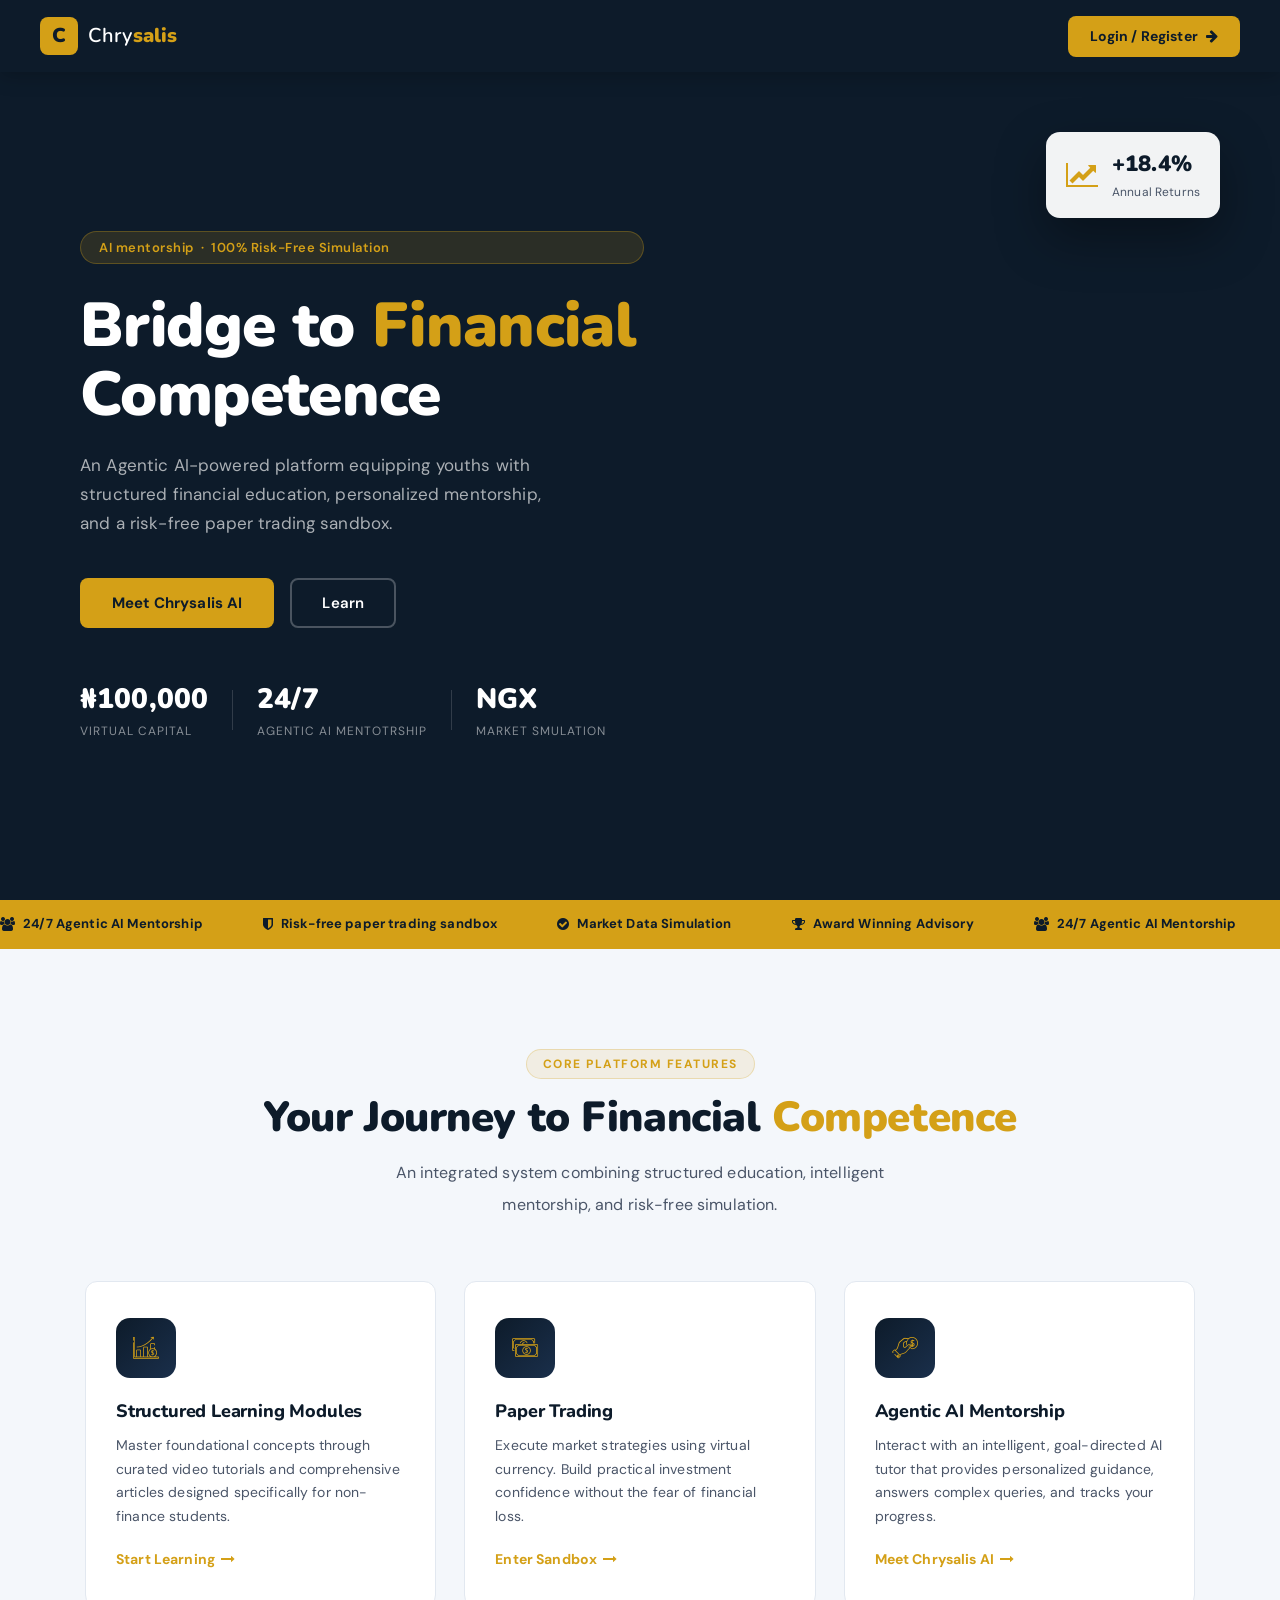
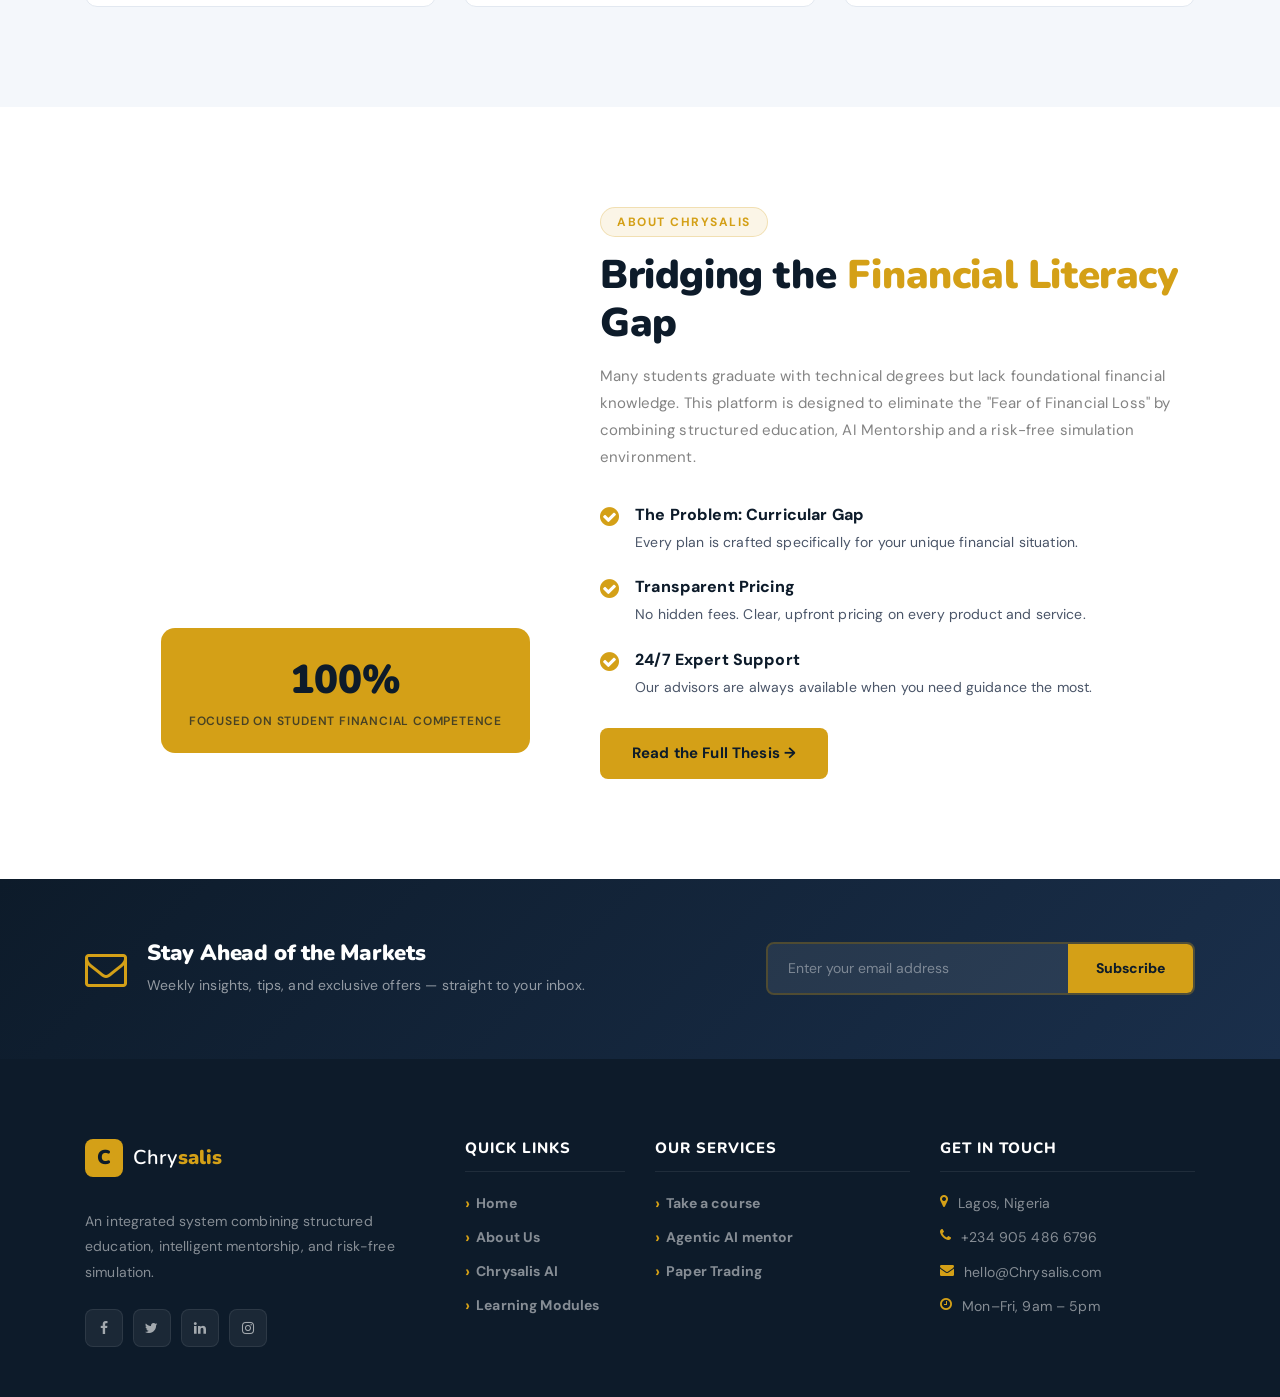
==== commit b06e5137: "converted the index page to the landing page before login" ====
--- a/index.html
+++ b/index.html
@@ -3,11 +3,11 @@
 
 <head>
     <meta charset="UTF-8">
-    <meta name="description" content="VaultEdge - Premium financial planning and investment management HTML template">
+    <meta name="description" content="Chrysalis - Premium financial Literacy and investment Onboarding Platform">
     <meta http-equiv="X-UA-Compatible" content="IE=edge">
     <meta name="viewport" content="width=device-width, initial-scale=1, shrink-to-fit=no">
 
-    <title>VaultEdge - Financial Planning &amp; Investment HTML Template</title>
+    <title>Chrysalis - Financial Literacy &amp; Investment Onboarding Platform</title>
 
     <link rel="icon" href="img/core-img/favicon.ico">
     <link rel="stylesheet" href="style.css">
@@ -26,41 +26,16 @@
             <!-- Logo -->
             <div class="ve-logo">
                 <a href="index.html">
-                    <span class="ve-logo-icon">V</span>
-                    <span class="ve-logo-text">Vault<strong>Edge</strong></span>
+                    <span class="ve-logo-icon">C</span>
+                    <span class="ve-logo-text">Chry<strong>salis</strong></span>
                 </a>
             </div>
 
-            <!-- Nav Links -->
-            <nav class="ve-nav">
-                <ul>
-                    <li><a href="index.html" class="active">Home</a></li>
-                    <li class="has-drop">
-                        <a href="about.html">About <i class="fa fa-angle-down"></i></a>
-                        <ul class="ve-dropdown">
-                            <li><a href="about.html">About Us</a></li>
-                            <li><a href="services.html">Our Services</a></li>
-                            <li><a href="elements.html">UI Elements</a></li>
-                        </ul>
-                    </li>
-                    <li><a href="services.html">Services</a></li>
-                    <li class="has-drop">
-                        <a href="#">Solutions <i class="fa fa-angle-down"></i></a>
-                        <ul class="ve-dropdown">
-                            <li><a href="#">Wealth Management</a></li>
-                            <li><a href="#">Retirement Plans</a></li>
-                            <li><a href="#">Tax Advisory</a></li>
-                            <li><a href="#">Risk Analysis</a></li>
-                        </ul>
-                    </li>
-                    <li><a href="post.html">Insights</a></li>
-                    <li><a href="contact.html">Contact</a></li>
-                </ul>
-            </nav>
+            
 
             <!-- CTA -->
             <div class="ve-nav-cta">
-                <a href="contact.html" class="ve-cta-btn">Get Started <i class="fa fa-arrow-right"></i></a>
+                <a href="register.html" class="ve-cta-btn"> Login / Register <i class="fa fa-arrow-right"></i></a>
             </div>
 
             <!-- Mobile Toggle -->
@@ -69,52 +44,40 @@
             </button>
         </div>
 
-        <!-- Mobile Menu -->
-        <div class="ve-mobile-menu" id="ve-mobile-menu">
-            <ul>
-                <li><a href="index.html">Home</a></li>
-                <li><a href="about.html">About</a></li>
-                <li><a href="services.html">Services</a></li>
-                <li><a href="#">Solutions</a></li>
-                <li><a href="post.html">Insights</a></li>
-                <li><a href="contact.html">Contact</a></li>
-            </ul>
-        </div>
     </header>
 
     <!-- ===== HERO: Split layout — left text, right image panel ===== -->
     <section class="ve-hero">
         <!-- Left Panel -->
         <div class="ve-hero-left">
-            <span class="ve-hero-badge">Trusted Since 2012 &nbsp;·&nbsp; 50,000+ Clients</span>
-            <h1>Grow Your <span class="ve-highlight">Wealth</span><br>With Confidence</h1>
-            <p>VaultEdge delivers intelligent, data-driven investment strategies and personalised financial guidance to help you reach every milestone.</p>
+            <span class="ve-hero-badge">AI mentorship &nbsp;·&nbsp; 100% Risk-Free Simulation</span>
+            <h1>Bridge to <span class="ve-highlight"> Financial</span><br> Competence</h1>
+            <p>An Agentic AI-powered platform equipping youths with structured financial education, personalized mentorship, and a risk-free paper trading sandbox.</p>
             <div class="ve-hero-btns">
-                <a href="services.html" class="ve-btn-primary">Explore Services</a>
-                <a href="about.html" class="ve-btn-ghost">Learn More</a>
+                <a href="register.html" class="ve-btn-primary">Meet Chrysalis AI</a>
+                <a href="register.html" class="ve-btn-ghost">Learn</a>
             </div>
             <!-- Quick Stats Row -->
             <div class="ve-hero-stats">
                 <div class="ve-stat">
-                    <strong>$4.2B+</strong>
-                    <span>Assets Managed</span>
+                    <strong>₦100,000</strong>
+                    <span>Virtual Capital</span>
                 </div>
                 <div class="ve-stat-divider"></div>
                 <div class="ve-stat">
-                    <strong>97%</strong>
-                    <span>Client Satisfaction</span>
+                    <strong>24/7</strong>
+                    <span>Agentic AI mentotrship</span>
                 </div>
                 <div class="ve-stat-divider"></div>
                 <div class="ve-stat">
-                    <strong>12+</strong>
-                    <span>Years Experience</span>
+                    <strong>NGX</strong>
+                    <span>Market Smulation</span>
                 </div>
             </div>
         </div>
         <!-- Right Panel: overlapping image cards -->
         <div class="ve-hero-right">
-            <div class="ve-hero-img-main bg-img" style="background-image:url(img/bg-img/1.jpg);"></div>
-            <div class="ve-hero-img-accent bg-img" style="background-image:url(img/bg-img/3.jpg);"></div>
+            <div class="ve-hero-img-main bg-img" style="background-image:url(img/bg-img/1.png);"></div>
             <!-- Floating card -->
             <div class="ve-float-card">
                 <i class="fa fa-line-chart"></i>
@@ -129,16 +92,14 @@
     <!-- ===== MARQUEE TRUST BAR ===== -->
     <div class="ve-trust-bar">
         <div class="ve-trust-inner">
-            <span><i class="fa fa-shield"></i> Bank-Grade Security</span>
-            <span><i class="fa fa-check-circle"></i> SEC Registered</span>
-            <span><i class="fa fa-users"></i> 50,000+ Clients Worldwide</span>
-            <span><i class="fa fa-lock"></i> 256-bit Encryption</span>
+            <span><i class="fa fa-users"></i> 24/7 Agentic AI Mentorship</span>
+            <span><i class="fa fa-shield"></i> Risk-free paper trading sandbox </span>
+            <span><i class="fa fa-check-circle"></i> Market Data Simulation</span>
             <span><i class="fa fa-trophy"></i> Award Winning Advisory</span>
-            <span><i class="fa fa-globe"></i> 30+ Countries Served</span>
-            <span><i class="fa fa-shield"></i> Bank-Grade Security</span>
-            <span><i class="fa fa-check-circle"></i> SEC Registered</span>
-            <span><i class="fa fa-users"></i> 50,000+ Clients Worldwide</span>
-            <span><i class="fa fa-lock"></i> 256-bit Encryption</span>
+            <span><i class="fa fa-users"></i> 24/7 Agentic AI Mentorship</span>
+            <span><i class="fa fa-shield"></i> Risk-free paper trading sandbox </span>
+            <span><i class="fa fa-check-circle"></i> Market Data Simulation</span>
+            <span><i class="fa fa-trophy"></i> Award Winning Advisory</span>
         </div>
     </div>
 
@@ -146,46 +107,28 @@
     <section class="ve-section ve-services-section">
         <div class="container">
             <div class="ve-section-header text-center">
-                <span class="ve-section-tag">What We Offer</span>
-                <h2>Comprehensive Financial <span>Solutions</span></h2>
-                <p>From wealth building to retirement security — we cover every stage of your financial journey.</p>
+                <span class="ve-section-tag">Core Platform Features</span>
+                <h2>Your Journey to Financial  <span>Competence</span></h2>
+                <p>An integrated system combining structured education, intelligent mentorship, and risk-free simulation.</p>
             </div>
             <div class="ve-services-grid">
                 <div class="ve-service-card wow fadeInUp" data-wow-delay="100ms">
                     <div class="ve-service-icon"><i class="icon-profits"></i></div>
-                    <h4>Investment Planning</h4>
-                    <p>Tailored portfolios built around your goals, risk appetite, and investment horizon.</p>
-                    <a href="services.html" class="ve-card-link">Learn more <i class="fa fa-long-arrow-right"></i></a>
+                    <h4>Structured Learning Modules</h4>
+                    <p>Master foundational concepts through curated video tutorials and comprehensive articles designed specifically for non-finance students.</p>
+                    <a href="register.html" class="ve-card-link">Start Learning <i class="fa fa-long-arrow-right"></i></a>
                 </div>
                 <div class="ve-service-card wow fadeInUp" data-wow-delay="200ms">
                     <div class="ve-service-icon"><i class="icon-money-1"></i></div>
-                    <h4>Wealth Management</h4>
-                    <p>Holistic strategies to preserve, grow, and transfer your wealth across generations.</p>
-                    <a href="services.html" class="ve-card-link">Learn more <i class="fa fa-long-arrow-right"></i></a>
+                    <h4>Paper Trading</h4>
+                    <p>Execute market strategies using virtual currency. Build practical investment confidence without the fear of financial loss.</p>
+                    <a href="register.html" class="ve-card-link">Enter Sandbox <i class="fa fa-long-arrow-right"></i></a>
                 </div>
                 <div class="ve-service-card wow fadeInUp" data-wow-delay="300ms">
                     <div class="ve-service-icon"><i class="icon-coin"></i></div>
-                    <h4>Retirement Plans</h4>
-                    <p>Secure your future with structured pension plans, annuities, and long-term savings.</p>
-                    <a href="services.html" class="ve-card-link">Learn more <i class="fa fa-long-arrow-right"></i></a>
-                </div>
-                <div class="ve-service-card wow fadeInUp" data-wow-delay="400ms">
-                    <div class="ve-service-icon"><i class="icon-smartphone-1"></i></div>
-                    <h4>Tax Advisory</h4>
-                    <p>Smart tax-efficient strategies to maximise your returns and stay fully compliant.</p>
-                    <a href="services.html" class="ve-card-link">Learn more <i class="fa fa-long-arrow-right"></i></a>
-                </div>
-                <div class="ve-service-card wow fadeInUp" data-wow-delay="500ms">
-                    <div class="ve-service-icon"><i class="icon-diamond"></i></div>
-                    <h4>Risk Management</h4>
-                    <p>Identify, assess, and mitigate financial risks with expert guidance and analysis.</p>
-                    <a href="services.html" class="ve-card-link">Learn more <i class="fa fa-long-arrow-right"></i></a>
-                </div>
-                <div class="ve-service-card wow fadeInUp" data-wow-delay="600ms">
-                    <div class="ve-service-icon"><i class="icon-piggy-bank"></i></div>
-                    <h4>Savings Goals</h4>
-                    <p>Set, track, and achieve your savings milestones with automated, goal-based tools.</p>
-                    <a href="services.html" class="ve-card-link">Learn more <i class="fa fa-long-arrow-right"></i></a>
+                    <h4>Agentic AI Mentorship</h4>
+                    <p>Interact with an intelligent, goal-directed AI tutor that provides personalized guidance, answers complex queries, and tracks your progress.</p>
+                    <a href="register.html" class="ve-card-link">Meet Chrysalis AI<i class="fa fa-long-arrow-right"></i></a>
                 </div>
             </div>
         </div>
@@ -200,21 +143,21 @@
                     <div class="ve-whyus-img-wrap wow fadeInLeft" data-wow-delay="100ms">
                         <div class="ve-whyus-img-main bg-img" style="background-image:url(img/bg-img/5.jpg);"></div>
                         <div class="ve-whyus-badge">
-                            <strong>12+</strong>
-                            <span>Years of Financial Excellence</span>
+                            <strong>100%</strong>
+                            <span>Focused on Student Financial Competence</span>
                         </div>
                     </div>
                 </div>
                 <!-- Content Side -->
                 <div class="col-12 col-lg-7 wow fadeInRight" data-wow-delay="200ms">
                     <div class="ve-whyus-content">
-                        <span class="ve-section-tag">Why VaultEdge</span>
-                        <h2>A Smarter Way to Manage <span>Your Money</span></h2>
-                        <p>We combine deep financial expertise with cutting-edge technology to deliver outcomes that consistently outperform the market — all while keeping your interests first.</p>
+                        <span class="ve-section-tag">About Chrysalis</span>
+                        <h2>Bridging the <span>Financial Literacy</span> Gap</h2>
+                        <p>Many students graduate with technical degrees but lack foundational financial knowledge. This platform is designed to eliminate the "Fear of Financial Loss" by combining structured education, AI Mentorship and a risk-free simulation environment.</p>
                         <div class="ve-checklist">
                             <div class="ve-check-item">
                                 <i class="fa fa-check-circle"></i>
-                                <div><strong>Personalised Strategy</strong><p>Every plan is crafted specifically for your unique financial situation.</p></div>
+                                <div><strong>The Problem: Curricular Gap</strong><p>Every plan is crafted specifically for your unique financial situation.</p></div>
                             </div>
                             <div class="ve-check-item">
                                 <i class="fa fa-check-circle"></i>
@@ -225,147 +168,15 @@
                                 <div><strong>24/7 Expert Support</strong><p>Our advisors are always available when you need guidance the most.</p></div>
                             </div>
                         </div>
-                        <a href="about.html" class="ve-btn-primary mt-30">Discover Our Story</a>
-                    </div>
-                </div>
-            </div>
-        </div>
-    </section>
-
-    <!-- ===== COUNTERS ===== -->
-    <section class="ve-counter-section">
-        <div class="container">
-            <div class="ve-counter-grid">
-                <div class="ve-counter-item wow fadeInUp" data-wow-delay="100ms">
-                    <i class="fa fa-users"></i>
-                    <strong class="counter" data-count="50000">0</strong><span>+</span>
-                    <p>Happy Clients</p>
-                </div>
-                <div class="ve-counter-item wow fadeInUp" data-wow-delay="200ms">
-                    <i class="fa fa-briefcase"></i>
-                    <strong class="counter" data-count="4200">0</strong><span>M+</span>
-                    <p>Assets Managed</p>
-                </div>
-                <div class="ve-counter-item wow fadeInUp" data-wow-delay="300ms">
-                    <i class="fa fa-globe"></i>
-                    <strong class="counter" data-count="30">0</strong><span>+</span>
-                    <p>Countries Served</p>
-                </div>
-                <div class="ve-counter-item wow fadeInUp" data-wow-delay="400ms">
-                    <i class="fa fa-trophy"></i>
-                    <strong class="counter" data-count="18">0</strong><span></span>
-                    <p>Industry Awards</p>
-                </div>
-            </div>
-        </div>
-    </section>
-
-    <!-- ===== TESTIMONIALS ===== -->
-    <section class="ve-section ve-testimonials-section">
-        <div class="container">
-            <div class="ve-section-header text-center">
-                <span class="ve-section-tag">Client Stories</span>
-                <h2>What Our Clients <span>Say</span></h2>
-            </div>
-            <div class="ve-testi-grid">
-                <div class="ve-testi-card wow fadeInUp" data-wow-delay="100ms">
-                    <div class="ve-testi-stars">&#9733;&#9733;&#9733;&#9733;&#9733;</div>
-                    <p>"VaultEdge transformed how I manage my finances. My portfolio has grown by 22% in just 18 months. Incredible service!"</p>
-                    <div class="ve-testi-author">
-                        <div class="ve-testi-avatar bg-img" style="background-image:url(img/bg-img/32.jpg);"></div>
-                        <div><strong>Alex Morgan</strong><span>Entrepreneur</span></div>
-                    </div>
-                </div>
-                <div class="ve-testi-card wow fadeInUp" data-wow-delay="250ms">
-                    <div class="ve-testi-stars">&#9733;&#9733;&#9733;&#9733;&#9733;</div>
-                    <p>"The retirement planning team at VaultEdge gave me total peace of mind. Professional, responsive, and results-driven."</p>
-                    <div class="ve-testi-author">
-                        <div class="ve-testi-avatar bg-img" style="background-image:url(img/bg-img/33.jpg);"></div>
-                        <div><strong>Sarah Patel</strong><span>Marketing Director</span></div>
-                    </div>
-                </div>
-                <div class="ve-testi-card wow fadeInUp" data-wow-delay="400ms">
-                    <div class="ve-testi-stars">&#9733;&#9733;&#9733;&#9733;&#9733;</div>
-                    <p>"Switched from our old firm and couldn't be happier. Their tax advisory alone saved us thousands in the first year."</p>
-                    <div class="ve-testi-author">
-                        <div class="ve-testi-avatar bg-img" style="background-image:url(img/bg-img/14.jpg);"></div>
-                        <div><strong>James Liu</strong><span>Business Owner</span></div>
-                    </div>
-                </div>
-            </div>
-        </div>
-    </section>
-
-    <!-- ===== CTA BANNER ===== -->
-    <section class="ve-cta-banner bg-img" style="background-image:url(img/bg-img/6.jpg);">
-        <div class="ve-cta-overlay"></div>
-        <div class="container ve-cta-content">
-            <div class="row align-items-center">
-                <div class="col-12 col-lg-8">
-                    <h2>Ready to Take Control of Your <span>Financial Future?</span></h2>
-                    <p>Book a free 30-minute consultation with one of our certified financial advisors today.</p>
-                </div>
-                <div class="col-12 col-lg-4 text-lg-right">
-                    <a href="contact.html" class="ve-btn-white">Book Free Consultation</a>
-                </div>
-            </div>
-        </div>
-    </section>
-
-    <!-- ===== LATEST INSIGHTS ===== -->
-    <section class="ve-section ve-insights-section">
-        <div class="container">
-            <div class="ve-section-header text-center">
-                <span class="ve-section-tag">Blog &amp; News</span>
-                <h2>Latest Financial <span>Insights</span></h2>
-                <p>Stay ahead with expert commentary, market analysis, and actionable financial tips.</p>
-            </div>
-            <div class="row">
-                <div class="col-12 col-md-4 wow fadeInUp" data-wow-delay="100ms">
-                    <div class="ve-insight-card">
-                        <div class="ve-insight-img bg-img" style="background-image:url(img/bg-img/10.jpg);"></div>
-                        <div class="ve-insight-body">
-                            <span class="ve-insight-cat">Investment</span>
-                            <h5><a href="single-post.html">5 Smart Investment Strategies for 2025</a></h5>
-                            <p>Discover the top strategies seasoned investors are using to grow wealth in volatile markets.</p>
-                            <div class="ve-insight-meta">
-                                <span><i class="fa fa-calendar"></i> April 26</span>
-                                <a href="single-post.html">Read More <i class="fa fa-arrow-right"></i></a>
-                            </div>
-                        </div>
-                    </div>
-                </div>
-                <div class="col-12 col-md-4 wow fadeInUp" data-wow-delay="250ms">
-                    <div class="ve-insight-card">
-                        <div class="ve-insight-img bg-img" style="background-image:url(img/bg-img/11.jpg);"></div>
-                        <div class="ve-insight-body">
-                            <span class="ve-insight-cat">Credit</span>
-                            <h5><a href="single-post.html">Understanding Your Credit Score in 2025</a></h5>
-                            <p>Learn the key factors that influence your credit score and how to improve it fast.</p>
-                            <div class="ve-insight-meta">
-                                <span><i class="fa fa-calendar"></i> April 20</span>
-                                <a href="single-post.html">Read More <i class="fa fa-arrow-right"></i></a>
-                            </div>
-                        </div>
-                    </div>
-                </div>
-                <div class="col-12 col-md-4 wow fadeInUp" data-wow-delay="400ms">
-                    <div class="ve-insight-card">
-                        <div class="ve-insight-img bg-img" style="background-image:url(img/bg-img/12.jpg);"></div>
-                        <div class="ve-insight-body">
-                            <span class="ve-insight-cat">Savings</span>
-                            <h5><a href="single-post.html">Building Wealth in Your 30s — A Full Guide</a></h5>
-                            <p>The financial habits and investment moves that set you up for lifelong prosperity.</p>
-                            <div class="ve-insight-meta">
-                                <span><i class="fa fa-calendar"></i> April 14</span>
-                                <a href="single-post.html">Read More <i class="fa fa-arrow-right"></i></a>
-                            </div>
-                        </div>
-                    </div>
-                </div>
-            </div>
-        </div>
-    </section>
+                        <a href="register.html" class="ve-btn-primary mt-30">Read the Full Thesis →</a>
+                    </div>
+                </div>
+            </div>
+        </div>
+    </section>
+
+
+    
 
     <!-- ===== NEWSLETTER ===== -->
     <section class="ve-newsletter-section">
@@ -396,10 +207,10 @@
                 <div class="col-12 col-sm-6 col-lg-4 mb-50">
                     <div class="ve-footer-brand">
                         <a href="index.html" class="ve-footer-logo">
-                            <span class="ve-logo-icon">V</span>
-                            <span class="ve-logo-text">Vault<strong>Edge</strong></span>
+                            <span class="ve-logo-icon">C</span>
+                            <span class="ve-logo-text">Chry<strong>salis</strong></span>
                         </a>
-                        <p>Empowering individuals and businesses with intelligent financial strategies since 2012.</p>
+                        <p>An integrated system combining structured education, intelligent mentorship, and risk-free simulation.</p>
                         <div class="ve-social">
                             <a href="#"><i class="fa fa-facebook"></i></a>
                             <a href="#"><i class="fa fa-twitter"></i></a>
@@ -413,50 +224,34 @@
                     <h5 class="ve-footer-title">Quick Links</h5>
                     <ul class="ve-footer-links">
                         <li><a href="index.html">Home</a></li>
-                        <li><a href="about.html">About Us</a></li>
-                        <li><a href="services.html">Services</a></li>
-                        <li><a href="post.html">Insights</a></li>
-                        <li><a href="contact.html">Contact</a></li>
+                        <li><a href="#about">About Us</a></li>
+                        <li><a href="register.html">Chrysalis AI</a></li>
+                        <li><a href="register.html">Learning Modules</a></li>
                     </ul>
                 </div>
                 <!-- Col 3: Services -->
                 <div class="col-12 col-sm-6 col-lg-3 mb-50">
                     <h5 class="ve-footer-title">Our Services</h5>
                     <ul class="ve-footer-links">
-                        <li><a href="#">Investment Planning</a></li>
-                        <li><a href="#">Wealth Management</a></li>
-                        <li><a href="#">Retirement Plans</a></li>
-                        <li><a href="#">Tax Advisory</a></li>
-                        <li><a href="#">Risk Management</a></li>
+                        <li><a href="#">Take a course</a></li>
+                        <li><a href="#">Agentic AI mentor</a></li>
+                        <li><a href="#">Paper Trading</a></li>
                     </ul>
                 </div>
                 <!-- Col 4: Contact -->
                 <div class="col-12 col-sm-6 col-lg-3 mb-50">
                     <h5 class="ve-footer-title">Get In Touch</h5>
                     <ul class="ve-footer-contact">
-                        <li><i class="fa fa-map-marker"></i> 42 Harbor View, San Francisco, CA</li>
-                        <li><i class="fa fa-phone"></i> +1 800 555 0199</li>
-                        <li><i class="fa fa-envelope"></i> hello@vaultedge.com</li>
-                        <li><i class="fa fa-clock-o"></i> Mon–Fri, 9am – 6pm</li>
+                        <li><i class="fa fa-map-marker"></i> Lagos, Nigeria</li>
+                        <li><i class="fa fa-phone"></i> +234 905 486 6796</li>
+                        <li><i class="fa fa-envelope"></i> hello@Chrysalis.com</li>
+                        <li><i class="fa fa-clock-o"></i> Mon–Fri, 9am – 5pm</li>
                     </ul>
                 </div>
             </div>
         </div>
-
-        <!-- Footer Bottom Bar -->
-        <div class="ve-footer-bottom">
-            <div class="container">
-                <div class="ve-footer-bottom-inner">
-                    <p>Copyright &copy; <script>document.write(new Date().getFullYear());</script> VaultEdge. All Rights Reserved <a href="https://github.com/Rabina-Vishwakarma/" class="text-white" target="_blank">Rabina Vishwakarma</a> • Distributed by <a href="https://themewagon.com" class="text-white" target="_blank">ThemeWagon</a></p>
-                    <ul>
-                        <li><a href="#">Privacy Policy</a></li>
-                        <li><a href="#">Terms of Use</a></li>
-                        <li><a href="#">Cookie Policy</a></li>
-                    </ul>
-                </div>
-            </div>
-        </div>
     </footer>
+
 
     <!-- Scripts -->
     <script src="js/jquery/jquery-2.2.4.min.js"></script>
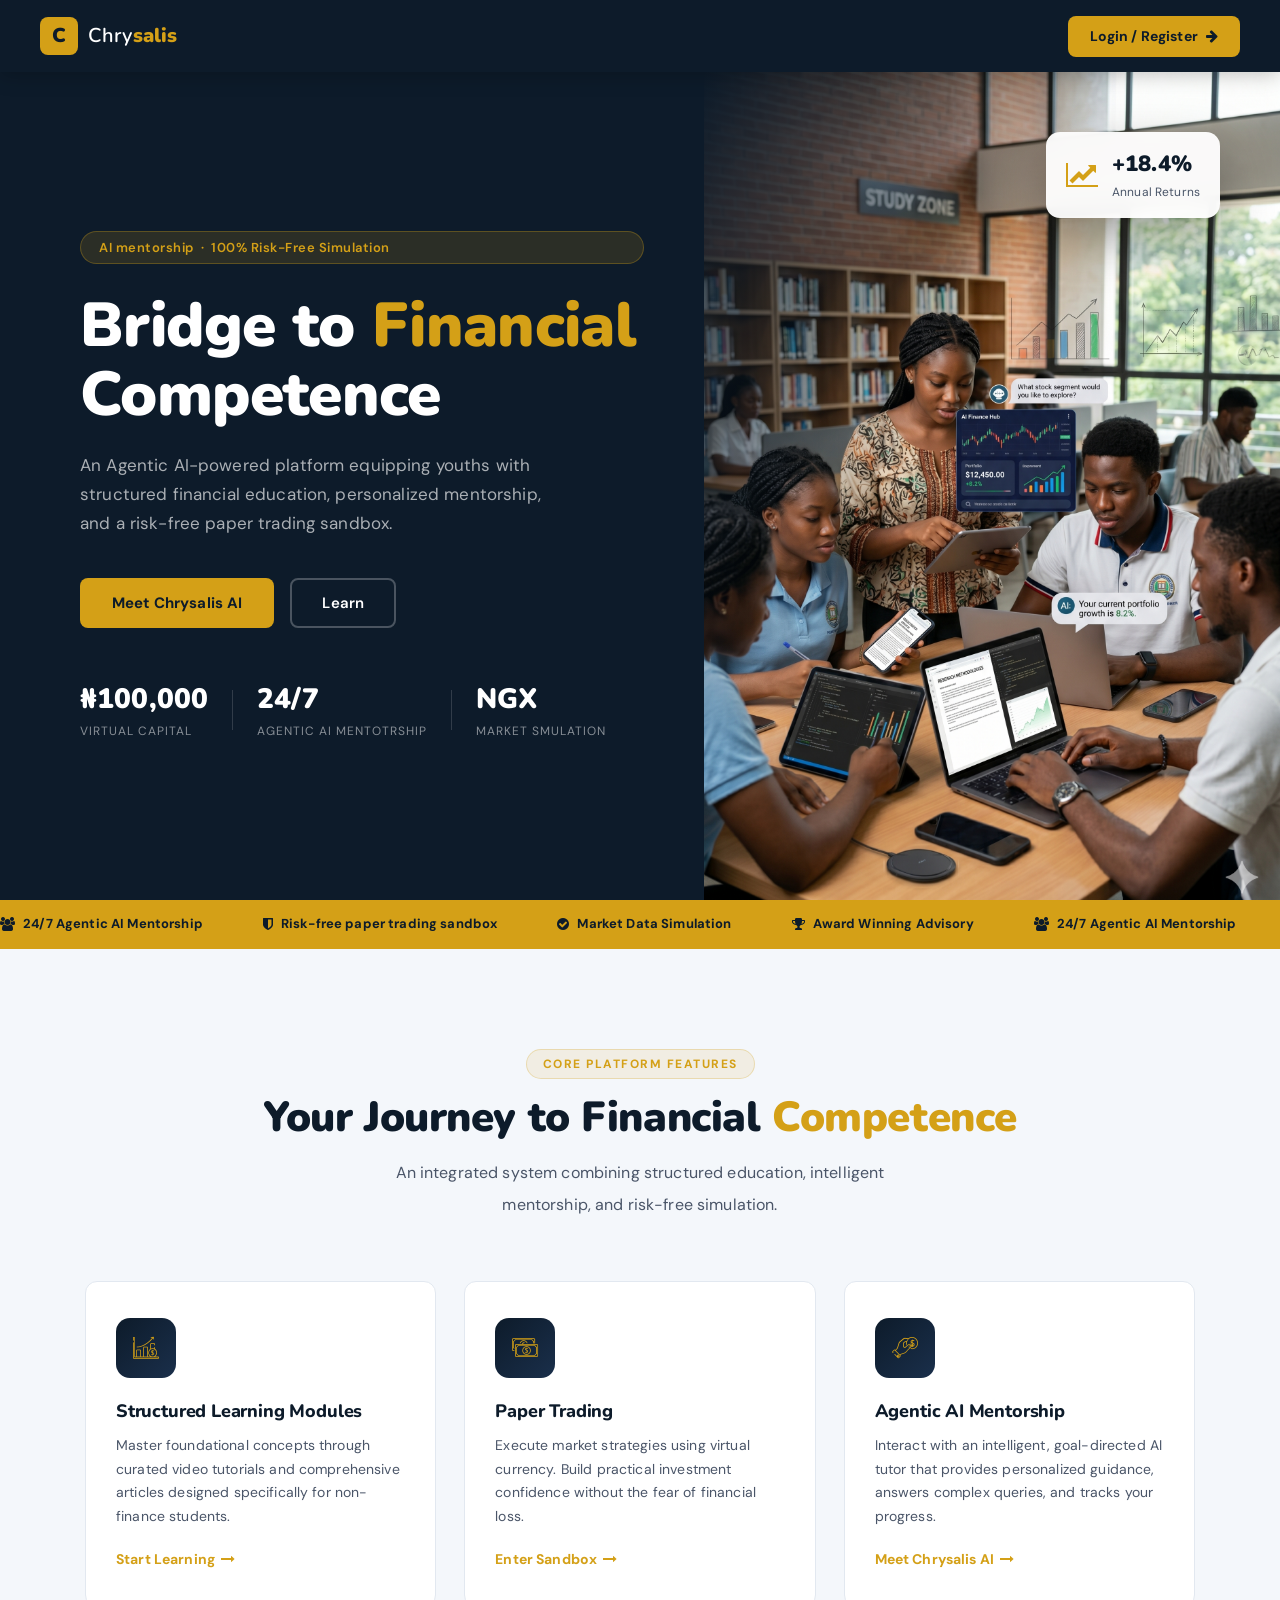
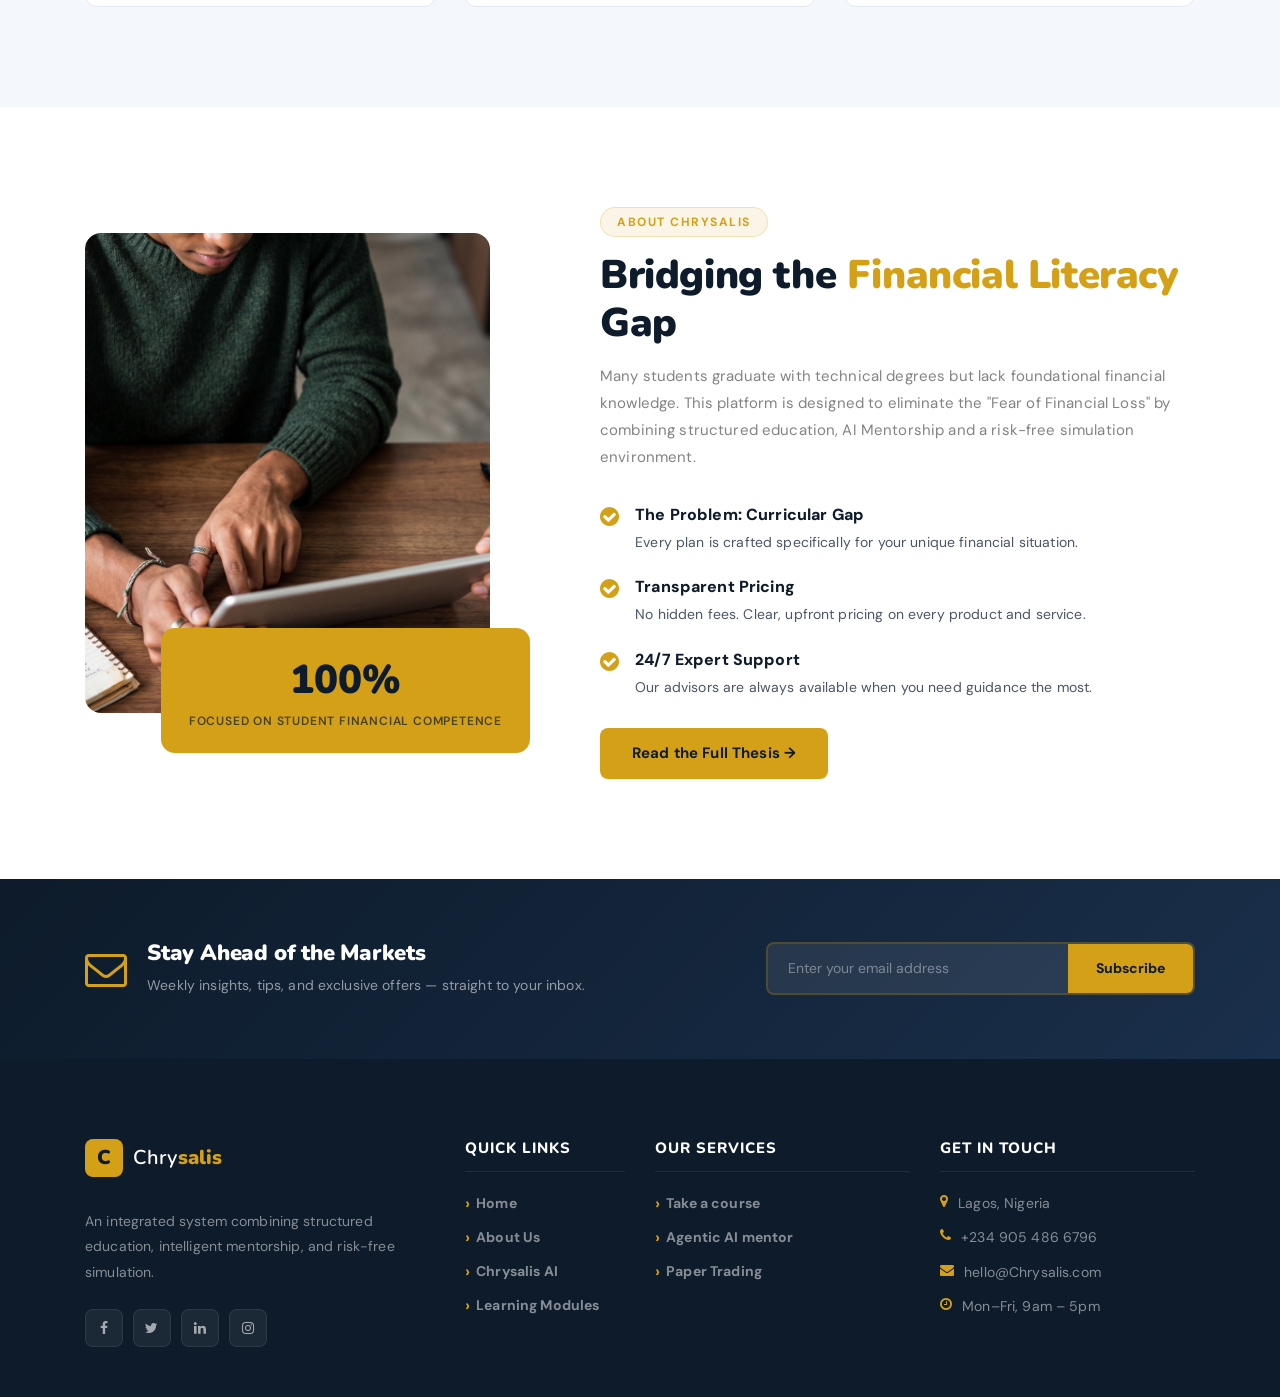
==== commit f86c0f0d: "Adds the chrysalis AI link to the nav" ====
--- a/index.html
+++ b/index.html
@@ -135,7 +135,7 @@
     </section>
 
     <!-- ===== WHY US (two-column: image left, content right) ===== -->
-    <section class="ve-section ve-whyus-section">
+    <section id="about" class="ve-section ve-whyus-section">
         <div class="container">
             <div class="row align-items-center">
                 <!-- Image Side -->
--- a/css/custom-override.css
+++ b/css/custom-override.css
@@ -107,6 +107,214 @@
 .ve-mobile-menu.open { display:block; }
 .ve-mobile-menu ul { list-style:none; margin:0; padding:0; }
 .ve-mobile-menu ul li a { display:block; padding:12px 8px; color:rgba(255,255,255,0.8); text-decoration:none; border-bottom:1px solid rgba(255,255,255,0.05); }
+
+/* Video Thumbnail Overlay Styles */
+.ve-insight-img {
+    position: relative;
+    display: flex;
+    align-items: center;
+    justify-content: center;
+}
+
+.ve-insight-img::before {
+    content: '';
+    position: absolute;
+    top: 0;
+    left: 0;
+    width: 100%;
+    height: 100%;
+    background: rgba(15, 23, 42, 0.4); /* Dark overlay to make the play button pop */
+    transition: all 0.3s ease;
+}
+
+.ve-insight-img:hover::before {
+    background: rgba(15, 23, 42, 0.2); /* Lightens slightly on hover */
+}
+
+.play-button-overlay {
+    position: absolute;
+    z-index: 2;
+    color: #EAB308; /* The gold accent color */
+    font-size: 3rem;
+    opacity: 0.9;
+    transition: transform 0.3s ease;
+}
+
+.ve-insight-card:hover .play-button-overlay {
+    transform: scale(1.1);
+}
+
+
+
+/* Custom Video Modal Styles */
+.custom-video-modal {
+    display: none; /* Hidden by default */
+    position: fixed;
+    z-index: 99999; /* Sits on top of everything */
+    left: 0;
+    top: 0;
+    width: 100%;
+    height: 100%;
+    background-color: rgba(15, 23, 42, 0.95); /* Deep navy blur effect */
+    align-items: center;
+    justify-content: center;
+}
+
+.modal-wrapper {
+    position: relative;
+    width: 90%;
+    max-width: 900px;
+    background: #000;
+    border-radius: 12px;
+    box-shadow: 0 25px 50px -12px rgba(0, 0, 0, 0.5);
+    border: 1px solid #EAB308; /* Gold accent border */
+}
+
+.custom-video-modal video {
+    width: 100%;
+    height: auto;
+    border-radius: 12px;
+    display: block;
+}
+
+.close-modal-btn {
+    position: absolute;
+    top: -40px;
+    right: 0;
+    color: #EAB308;
+    font-size: 18px;
+    font-weight: bold;
+    cursor: pointer;
+    transition: color 0.3s ease;
+}
+
+.close-modal-btn:hover {
+    color: #FFF;
+}
+
+
+/* Authentication Page Styles */
+.auth-page-wrapper {
+    min-height: 100vh;
+    background-color: #0F172A; /* Deep Navy */
+    display: flex;
+    align-items: center;
+    justify-content: center;
+    padding: 20px;
+    font-family: sans-serif;
+}
+
+.auth-card {
+    background: #FFFFFF;
+    width: 100%;
+    max-width: 450px;
+    padding: 40px;
+    border-radius: 16px;
+    box-shadow: 0 25px 50px -12px rgba(0, 0, 0, 0.5);
+}
+
+.auth-card h2 {
+    text-align: center;
+    color: #1E293B;
+    margin-bottom: 30px;
+    font-weight: 700;
+}
+
+/* The Toggle Pill */
+.auth-toggle-wrapper {
+    display: flex;
+    background: #F1F5F9;
+    border-radius: 50px;
+    padding: 5px;
+    margin-bottom: 30px;
+}
+
+.auth-toggle-btn {
+    flex: 1;
+    padding: 10px 0;
+    border: none;
+    background: transparent;
+    border-radius: 50px;
+    font-weight: bold;
+    color: #64748B;
+    cursor: pointer;
+    transition: all 0.3s ease;
+}
+
+.auth-toggle-btn.active {
+    background: #EAB308; /* Golden Yellow */
+    color: #0F172A;
+    box-shadow: 0 2px 4px rgba(0,0,0,0.1);
+}
+
+/* Form Inputs */
+.form-group {
+    margin-bottom: 15px;
+}
+
+.form-row {
+    display: flex;
+    gap: 15px;
+}
+
+.half-width {
+    flex: 1;
+}
+
+.auth-form input {
+    width: 100%;
+    padding: 12px 15px;
+    border: 1px solid #CBD5E1;
+    border-radius: 8px;
+    outline: none;
+    transition: border-color 0.3s ease;
+}
+
+.auth-form input:focus {
+    border-color: #EAB308;
+}
+
+.forgot-password {
+    display: block;
+    font-size: 13px;
+    color: #CA8A04;
+    font-weight: 600;
+    margin-bottom: 20px;
+    text-decoration: none;
+}
+
+/* Submit Button */
+.auth-submit-btn {
+    width: 100%;
+    background: #0F172A; /* Deep Navy */
+    color: #FFF;
+    padding: 14px;
+    border: none;
+    border-radius: 8px;
+    font-weight: bold;
+    font-size: 16px;
+    cursor: pointer;
+    transition: background 0.3s ease;
+    margin-top: 10px;
+}
+
+.auth-submit-btn:hover {
+    background: #1E293B;
+}
+
+.auth-helper-text {
+    text-align: center;
+    font-size: 14px;
+    color: #475569;
+    margin-top: 20px;
+}
+
+.auth-helper-text a {
+    color: #CA8A04;
+    font-weight: 600;
+    text-decoration: none;
+}
+
 
 /* ============================================================
    HERO
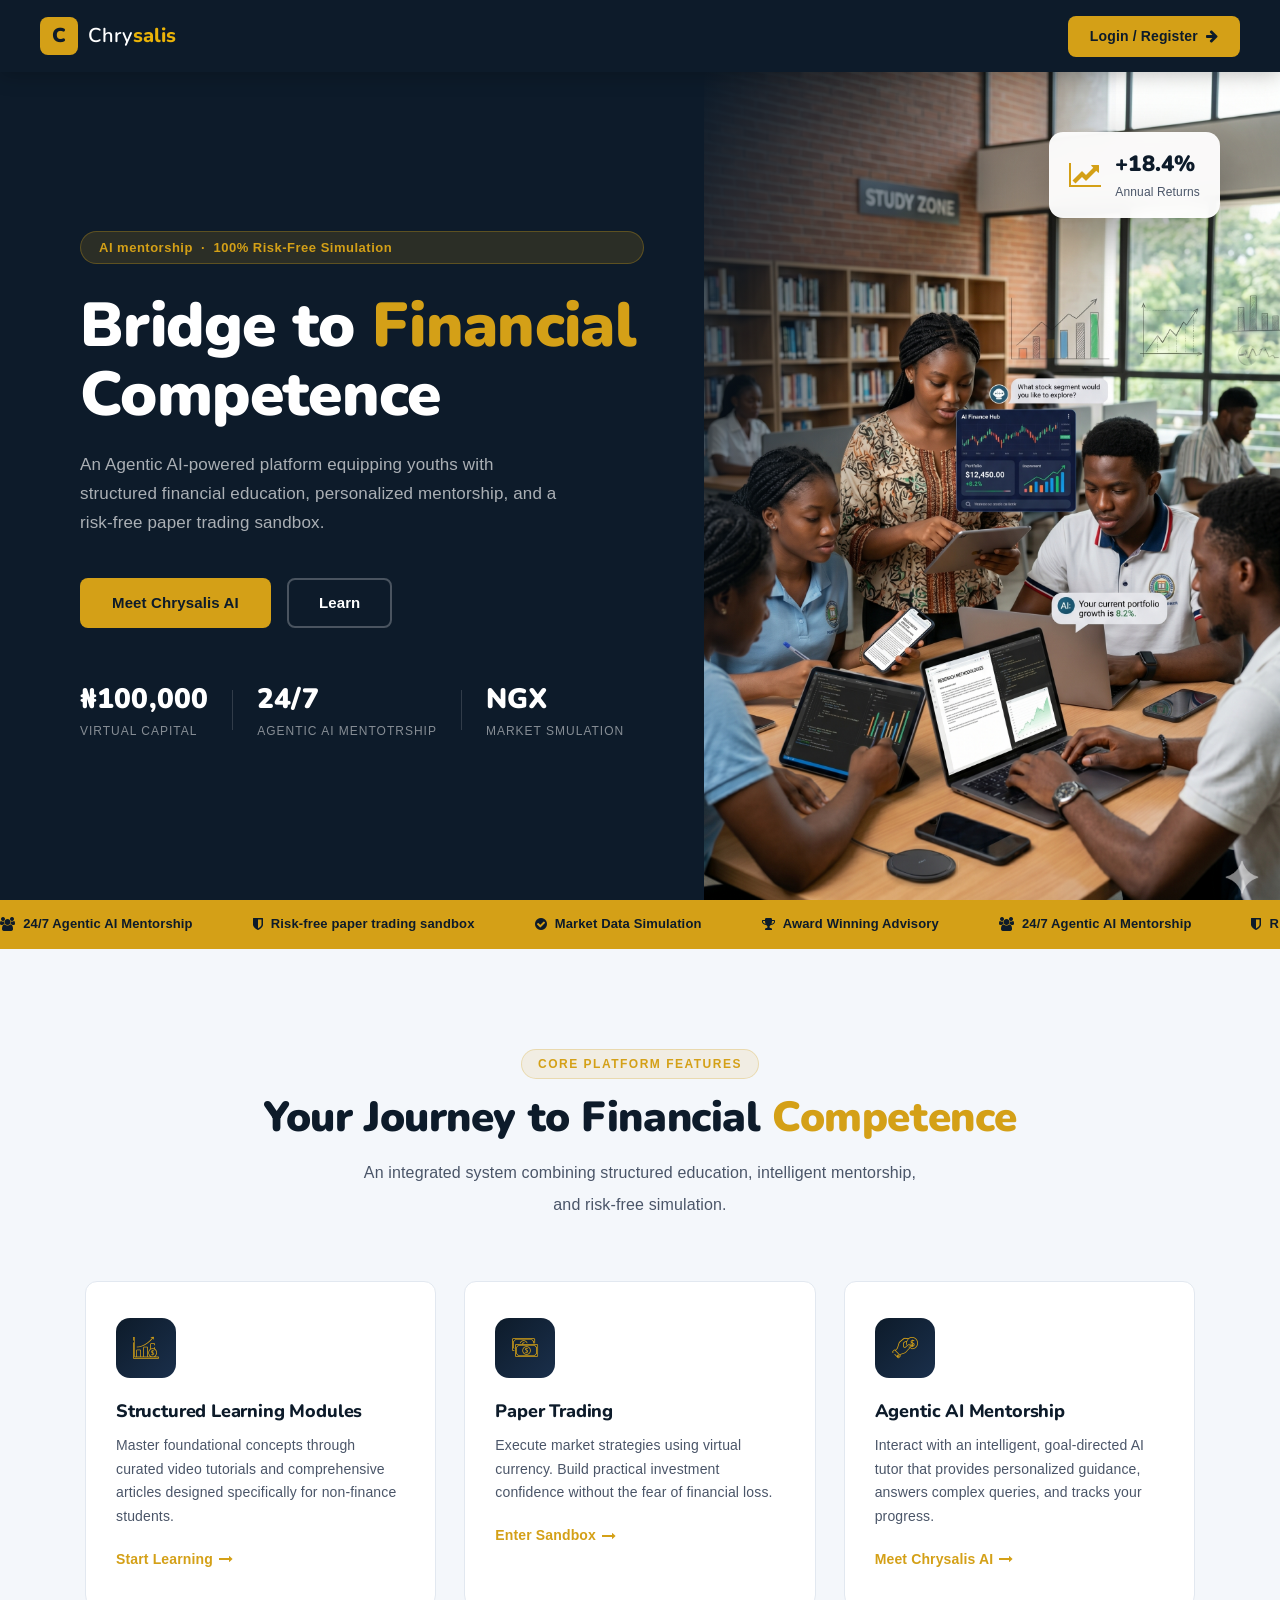
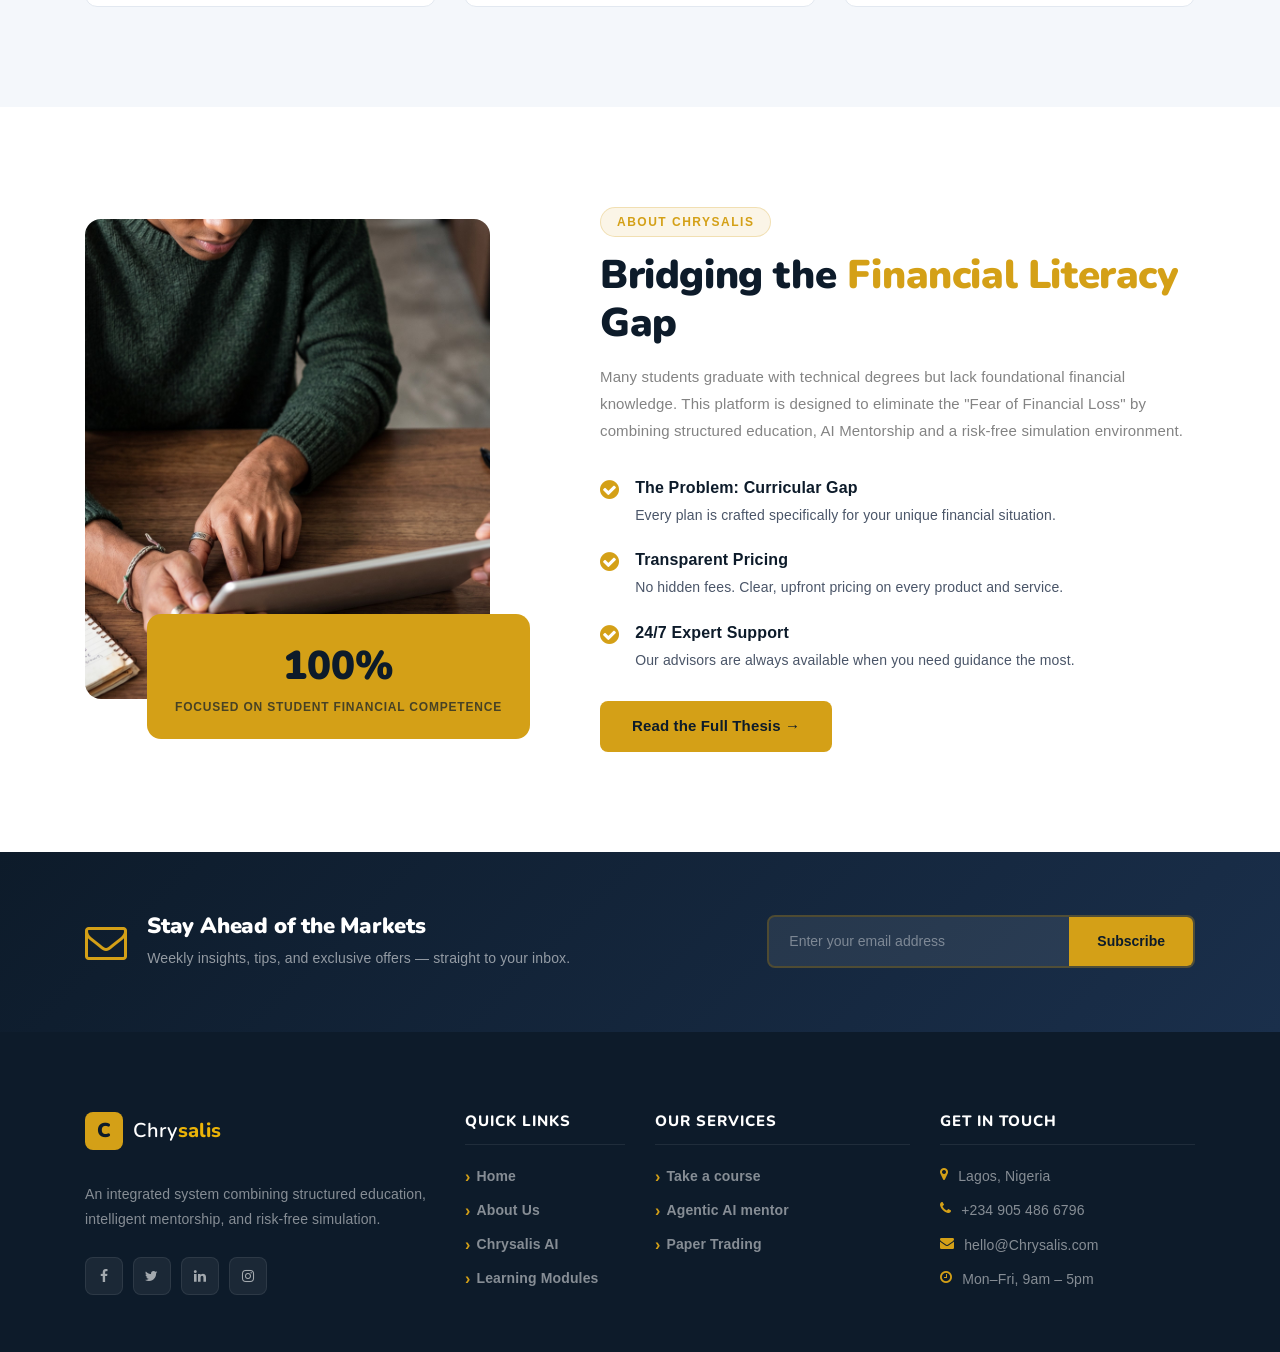
==== commit 44a8ac88: "Renamed a file" ====
--- a/index.html
+++ b/index.html
@@ -233,9 +233,9 @@
                 <div class="col-12 col-sm-6 col-lg-3 mb-50">
                     <h5 class="ve-footer-title">Our Services</h5>
                     <ul class="ve-footer-links">
-                        <li><a href="#">Take a course</a></li>
-                        <li><a href="#">Agentic AI mentor</a></li>
-                        <li><a href="#">Paper Trading</a></li>
+                        <li><a href="register.html">Take a course</a></li>
+                        <li><a href="register.html">Agentic AI mentor</a></li>
+                        <li><a href="register.html">Paper Trading</a></li>
                     </ul>
                 </div>
                 <!-- Col 4: Contact -->
--- a/css/custom-override.css
+++ b/css/custom-override.css
@@ -1,9 +1,3 @@
-/* ============================================================
-   VaultEdge — Custom Override CSS
-   Completely new visual identity: dark navy + gold accent
-   Fonts: Nunito (headings) + DM Sans (body)
-   ============================================================ */
-
 @import url("https://fonts.googleapis.com/css2?family=Nunito:wght@400;600;700;800;900&family=DM+Sans:wght@300;400;500;600&display=swap");
 
 /* ---- CSS VARIABLES ---- */
@@ -26,6 +20,12 @@
 body { font-family: 'DM Sans', sans-serif; color: var(--ve-text); }
 h1,h2,h3,h4,h5,h6 { font-family: 'Nunito', sans-serif; color: var(--ve-dark); }
 
+/* Enables smooth scrolling across the entire platform */
+html {
+    scroll-behavior: smooth;
+}
+
+
 /* ============================================================
    NAVBAR
    ============================================================ */
@@ -142,6 +142,460 @@
 
 .ve-insight-card:hover .play-button-overlay {
     transform: scale(1.1);
+}
+
+/* =========================================
+   CHRYSALIS AI MENTOR INTERFACE
+========================================= */
+
+body, html {
+    margin: 0;
+    padding: 0;
+    height: 100%;
+    background-color: #0F172A; /* Deep Navy Baseline */
+    font-family: sans-serif;
+}
+
+.chrysalis-app-layout {
+    display: flex;
+    height: 100vh;
+    overflow: hidden;
+}
+
+/* --- SIDEBAR --- */
+.chrysalis-sidebar {
+    width: 260px;
+    background-color: #0B1120; /* Darker Navy for separation */
+    display: flex;
+    flex-direction: column;
+    justify-content: space-between;
+    padding: 20px;
+    border-right: 1px solid rgba(255,255,255,0.05);
+}
+
+.sidebar-brand {
+    font-size: 24px;
+    margin-bottom: 40px;
+    padding-left: 10px;
+}
+
+.ve-logo-text {
+    color: #FFFFFF;
+}
+
+.ve-logo-text strong {
+    color: #EAB308; /* Golden Yellow */
+    font-weight: 800;
+}
+
+.sidebar-nav {
+    display: flex;
+    flex-direction: column;
+    gap: 10px;
+}
+
+.nav-item {
+    display: flex;
+    align-items: center;
+    color: #94A3B8;
+    text-decoration: none;
+    padding: 12px 15px;
+    border-radius: 8px;
+    font-size: 15px;
+    transition: background 0.2s, color 0.2s;
+}
+
+.nav-item i {
+    margin-right: 12px;
+    font-size: 16px;
+}
+
+.nav-item:hover, .new-chat-btn {
+    background-color: rgba(255,255,255,0.05);
+    color: #FFFFFF;
+}
+
+.arrow-right {
+    margin-left: auto;
+    font-size: 12px;
+}
+
+/* User Profile Block */
+.sidebar-bottom {
+    border-top: 1px solid rgba(255,255,255,0.1);
+    padding-top: 20px;
+}
+
+.user-profile-block {
+    display: flex;
+    align-items: center;
+    margin-bottom: 15px;
+    padding: 10px;
+}
+
+.user-avatar {
+    width: 36px;
+    height: 36px;
+    background-color: #EAB308;
+    color: #0F172A;
+    border-radius: 50%;
+    display: flex;
+    align-items: center;
+    justify-content: center;
+    font-weight: bold;
+    font-size: 14px;
+    margin-right: 12px;
+}
+
+.user-name {
+    color: #FFFFFF;
+    font-size: 14px;
+    font-weight: 600;
+}
+
+.settings-link {
+    display: flex;
+    align-items: center;
+    color: #94A3B8;
+    text-decoration: none;
+    padding: 10px;
+    font-size: 14px;
+    transition: color 0.2s;
+}
+
+.settings-link i {
+    margin-right: 10px;
+}
+
+.settings-link:hover {
+    color: #EAB308;
+}
+
+/* =========================================
+   CHRYSALIS PAPER TRADING ENVIRONMENT
+========================================= */
+
+
+.pt-dashboard {
+    display: flex;
+    /* Force the entire dashboard to start BELOW the header */
+    margin-top: 90px; /* Adjust this number if it's still overlapping or too far down */
+    
+    /* Calculate the remaining height of the screen */
+    height: calc(100vh - 90px); 
+    
+    background-color: #0F172A;
+    color: #FFFFFF;
+    font-family: sans-serif;
+    box-sizing: border-box;
+}
+
+/* --- SIDEBAR --- */
+.pt-sidebar {
+    width: 250px;
+    background-color: #0B1120;
+    border-right: 1px solid rgba(255, 255, 255, 0.05);
+    padding: 20px 0;
+    display: flex;
+    flex-direction: column;
+}
+/* Ensure the sidebar spreads its content from top to bottom */
+.pt-sidebar {
+    justify-content: space-between; /* This pushes the bottom block down */
+}
+
+/* --- SIDEBAR USER PROFILE --- */
+.pt-sidebar-bottom {
+    padding: 20px 25px;
+    border-top: 1px solid rgba(255, 255, 255, 0.05);
+}
+
+.pt-user-profile {
+    display: flex;
+    align-items: center;
+    margin-bottom: 15px;
+}
+
+.pt-user-avatar {
+    width: 36px;
+    height: 36px;
+    background-color: #EAB308; /* Golden Yellow */
+    color: #0F172A; /* Deep Navy */
+    border-radius: 50%;
+    display: flex;
+    align-items: center;
+    justify-content: center;
+    font-weight: bold;
+    font-size: 14px;
+    margin-right: 12px;
+    flex-shrink: 0;
+}
+
+.pt-user-info {
+    display: flex;
+    flex-direction: column;
+}
+
+.pt-user-name {
+    color: #FFFFFF;
+    font-size: 14px;
+    font-weight: 600;
+}
+
+.pt-user-role {
+    color: #94A3B8;
+    font-size: 12px;
+}
+
+.pt-settings-link {
+    display: flex;
+    align-items: center;
+    color: #94A3B8;
+    text-decoration: none;
+    font-size: 14px;
+    transition: color 0.3s ease;
+}
+
+.pt-settings-link i {
+    margin-right: 10px;
+    width: 16px;
+}
+
+.pt-settings-link:hover {
+    color: #EAB308;
+}
+
+.pt-sidebar-nav {
+    list-style: none;
+    padding: 0;
+    margin: 0;
+}
+
+.pt-sidebar-nav li a {
+    display: flex;
+    align-items: center;
+    padding: 15px 25px;
+    color: #94A3B8;
+    text-decoration: none;
+    font-weight: 500;
+    transition: all 0.3s ease;
+    border-left: 3px solid transparent;
+}
+
+.pt-sidebar-nav li a i {
+    width: 24px;
+    font-size: 16px;
+    margin-right: 10px;
+}
+
+.pt-sidebar-nav li a:hover, 
+.pt-sidebar-nav li a.active {
+    background-color: rgba(234, 179, 8, 0.05);
+    color: #EAB308;
+    border-left-color: #EAB308;
+}
+
+/* --- MAIN CONTENT & HEADER --- */
+.pt-main {
+    flex: 1;
+    padding: 30px 40px;
+    overflow-y: auto;
+}
+
+.pt-header {
+    margin-bottom: 40px;
+    padding-bottom: 20px;
+    border-bottom: 1px solid rgba(255, 255, 255, 0.1);
+}
+
+.pt-header h1 {
+    font-size: 24px;
+    color: #FFFFFF;
+    margin: 0 0 5px 0;
+}
+
+.pt-header p {
+    color: #94A3B8;
+    margin: 0;
+    font-size: 14px;
+}
+
+/* --- REUSABLE CARDS & TABLES --- */
+.pt-card {
+    background-color: #1E293B;
+    border-radius: 12px;
+    padding: 25px;
+    border: 1px solid rgba(255, 255, 255, 0.05);
+    margin-bottom: 20px;
+}
+
+.pt-card-title {
+    font-size: 16px;
+    color: #FFFFFF;
+    margin: 0 0 20px 0;
+    font-weight: 600;
+}
+
+.pt-value-large {
+    font-size: 36px;
+    font-weight: bold;
+    color: #FFFFFF;
+    margin-bottom: 10px;
+}
+
+.pt-table {
+    width: 100%;
+    border-collapse: collapse;
+}
+
+.pt-table th, .pt-table td {
+    padding: 16px 10px;
+    text-align: left;
+    border-bottom: 1px solid rgba(255, 255, 255, 0.05);
+}
+
+.pt-table th {
+    color: #94A3B8;
+    font-size: 12px;
+    text-transform: uppercase;
+    letter-spacing: 0.5px;
+}
+
+.pt-table td {
+    font-size: 14px;
+    color: #FFFFFF;
+}
+
+/* --- STATUS PILLS & BUTTONS --- */
+.status-pill {
+    padding: 5px 12px;
+    border-radius: 50px;
+    font-size: 12px;
+    font-weight: 600;
+}
+.status-success { background: rgba(16, 185, 129, 0.1); color: #10B981; }
+.status-pending { background: rgba(234, 179, 8, 0.1); color: #EAB308; }
+.status-booked { background: rgba(59, 130, 246, 0.1); color: #3B82F6; }
+
+.pt-btn {
+    padding: 8px 20px;
+    border-radius: 6px;
+    border: none;
+    font-weight: 600;
+    cursor: pointer;
+    transition: opacity 0.2s;
+}
+.pt-btn:hover { opacity: 0.8; }
+.pt-btn-buy { background-color: #10B981; color: #FFFFFF; }
+.pt-btn-sell { background-color: #EF4444; color: #FFFFFF; }
+
+/* --- MAIN AI CHAT AREA --- */
+.chrysalis-chat-area {
+    flex: 1;
+    display: flex;
+    flex-direction: column;
+    background-color: #0F172A;
+    position: relative;
+}
+
+.chat-header {
+    padding: 20px;
+    display: flex;
+    justify-content: center;
+}
+
+.model-selector-wrapper {
+    background: transparent;
+    color: #94A3B8;
+    font-size: 14px;
+}
+
+.model-selector {
+    background: transparent;
+    color: #FFFFFF;
+    border: none;
+    font-weight: bold;
+    font-size: 16px;
+    outline: none;
+    cursor: pointer;
+}
+
+.model-selector option {
+    background-color: #0B1120;
+}
+
+.chat-center-stage {
+    flex: 1;
+    display: flex;
+    align-items: center;
+    justify-content: center;
+}
+
+.center-hero-logo {
+    font-size: 4rem; /* Massive text for the center */
+    opacity: 0.8;
+}
+
+.chat-input-section {
+    padding: 30px;
+    max-width: 800px;
+    width: 100%;
+    margin: 0 auto;
+}
+
+.input-wrapper {
+    position: relative;
+    display: flex;
+    align-items: center;
+    background-color: #1E293B; /* Slightly lighter navy for input */
+    border: 1px solid rgba(255,255,255,0.1);
+    border-radius: 12px;
+    padding: 5px;
+    box-shadow: 0 4px 6px rgba(0,0,0,0.3);
+}
+
+.input-wrapper:focus-within {
+    border-color: #EAB308; /* Gold highlight when typing */
+}
+
+.input-wrapper input {
+    flex: 1;
+    background: transparent;
+    border: none;
+    padding: 15px 20px;
+    color: #FFFFFF;
+    font-size: 16px;
+    outline: none;
+}
+
+.input-wrapper input::placeholder {
+    color: #64748B;
+}
+
+.send-btn {
+    background-color: #EAB308;
+    color: #0F172A;
+    border: none;
+    width: 40px;
+    height: 40px;
+    border-radius: 8px;
+    margin-right: 5px;
+    cursor: pointer;
+    display: flex;
+    align-items: center;
+    justify-content: center;
+    transition: transform 0.1s;
+}
+
+.send-btn:active {
+    transform: scale(0.95);
+}
+
+.ai-disclaimer {
+    text-align: center;
+    color: #64748B;
+    font-size: 12px;
+    margin-top: 15px;
 }
 
 
